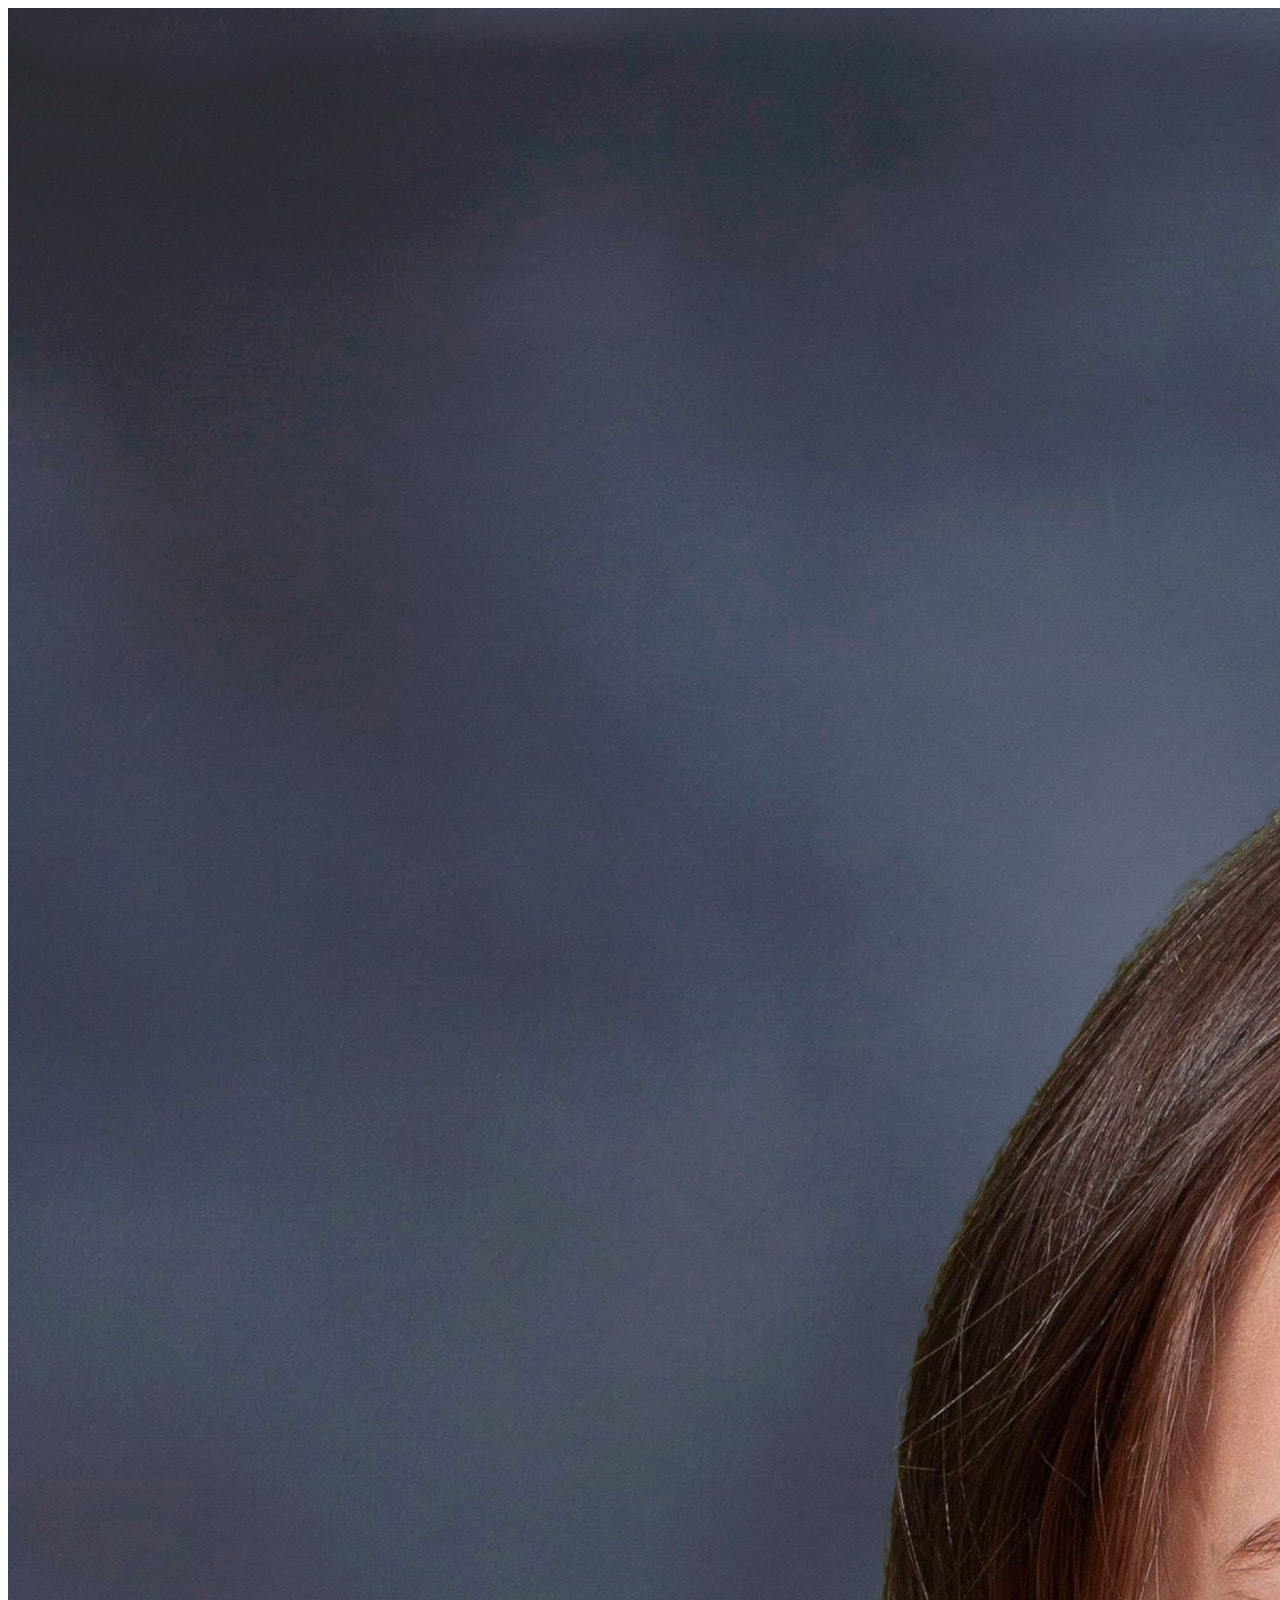
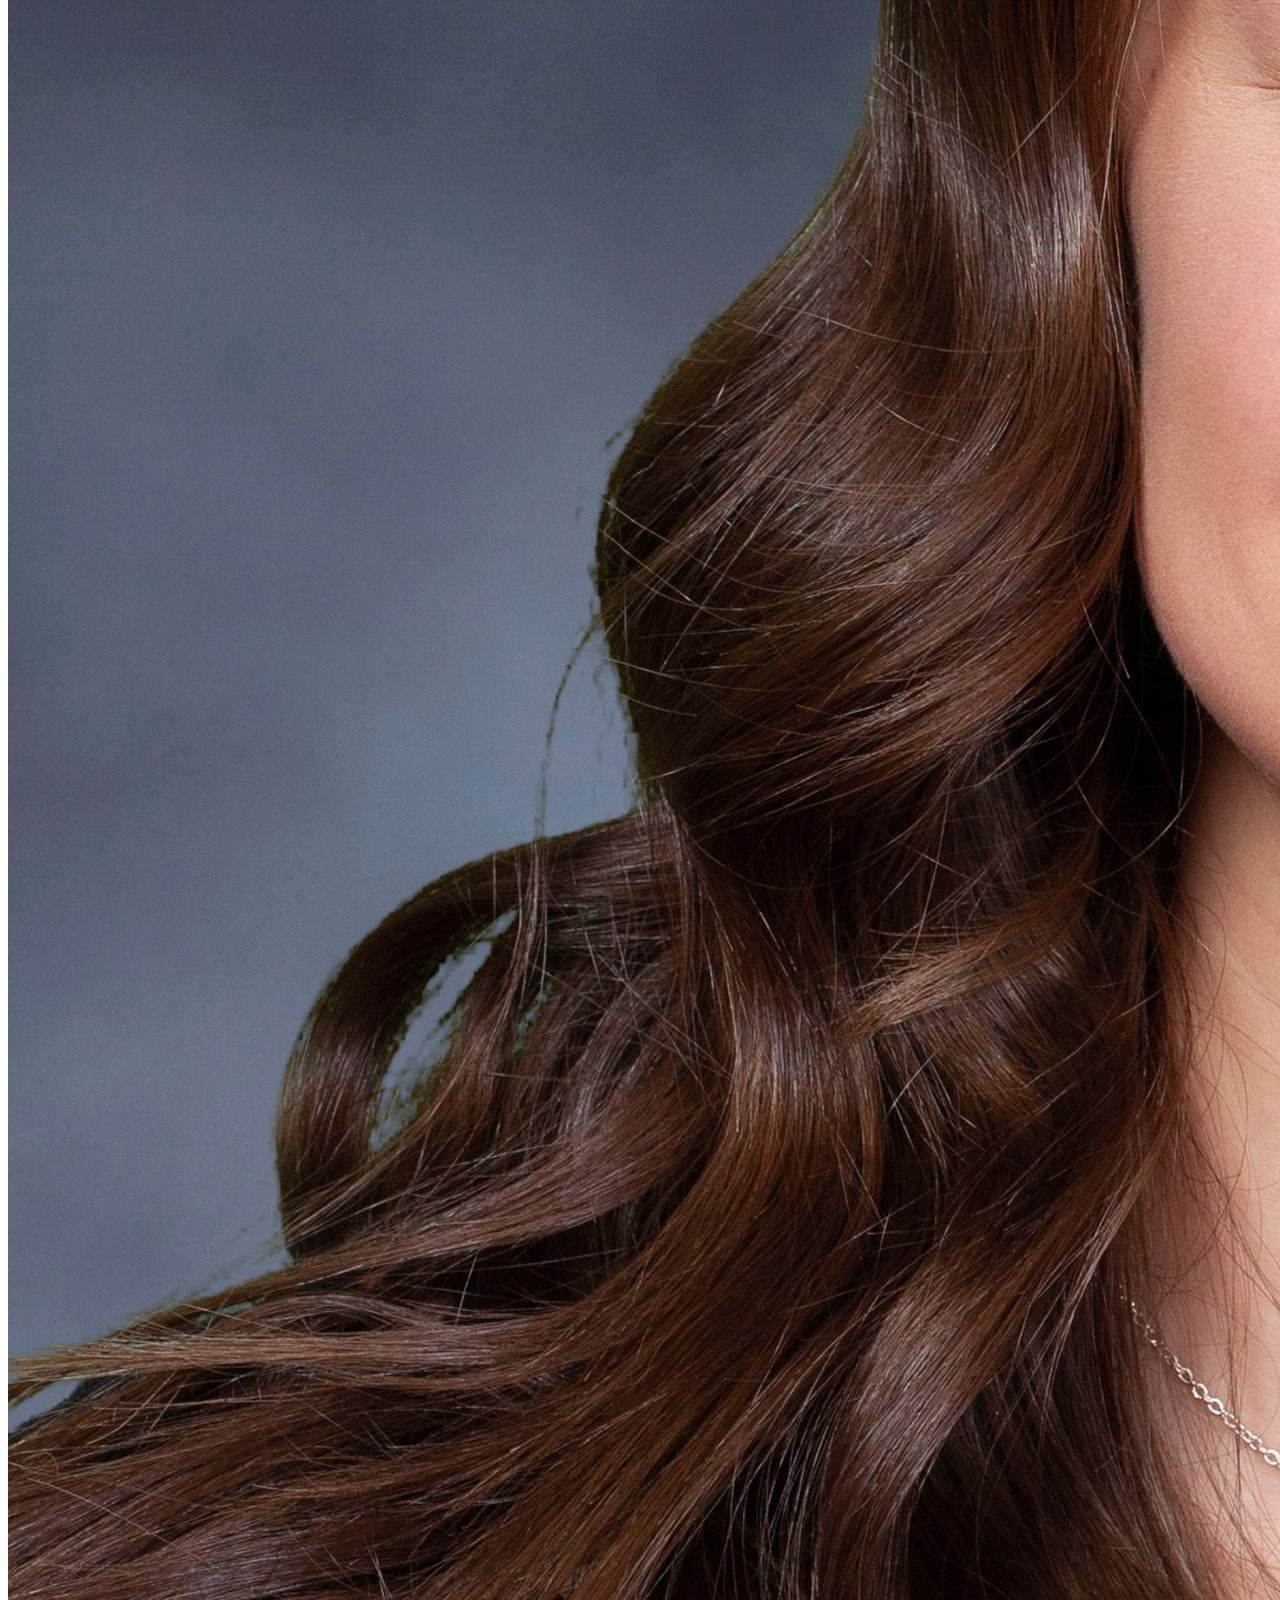
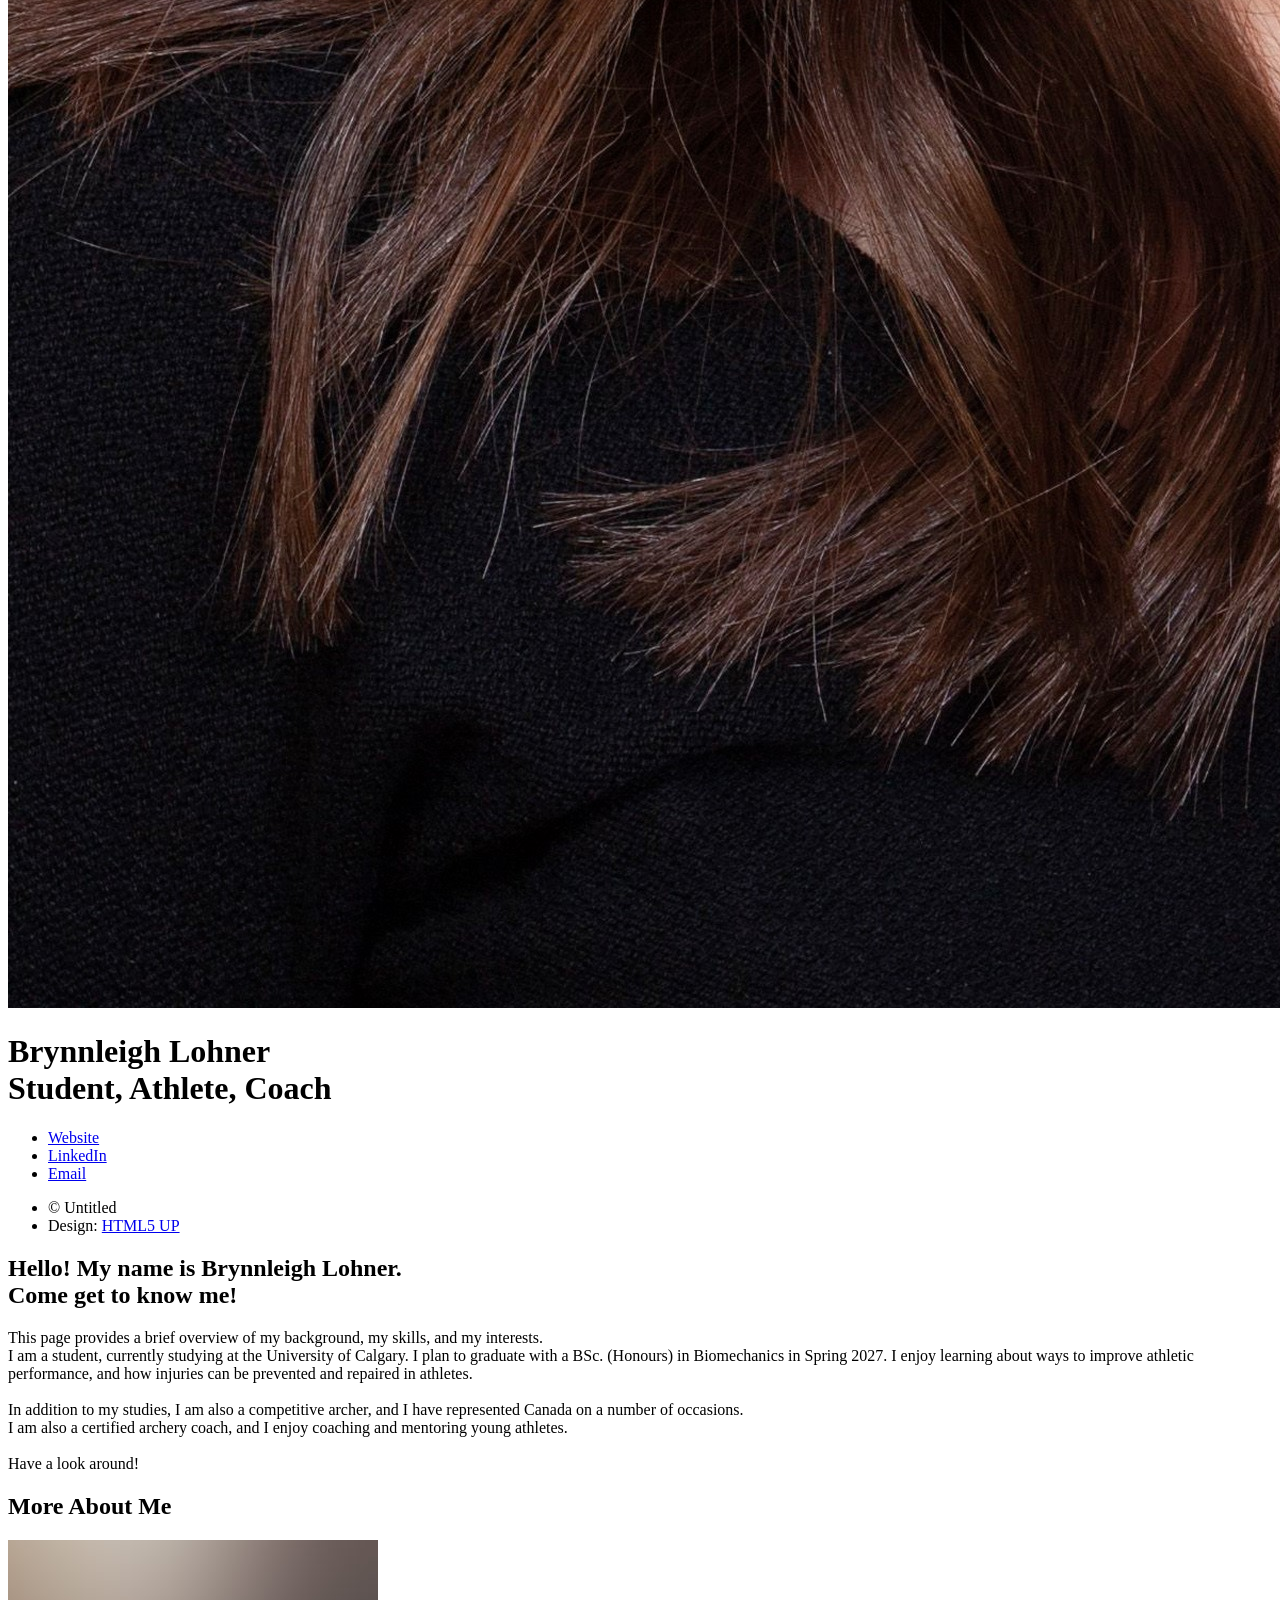
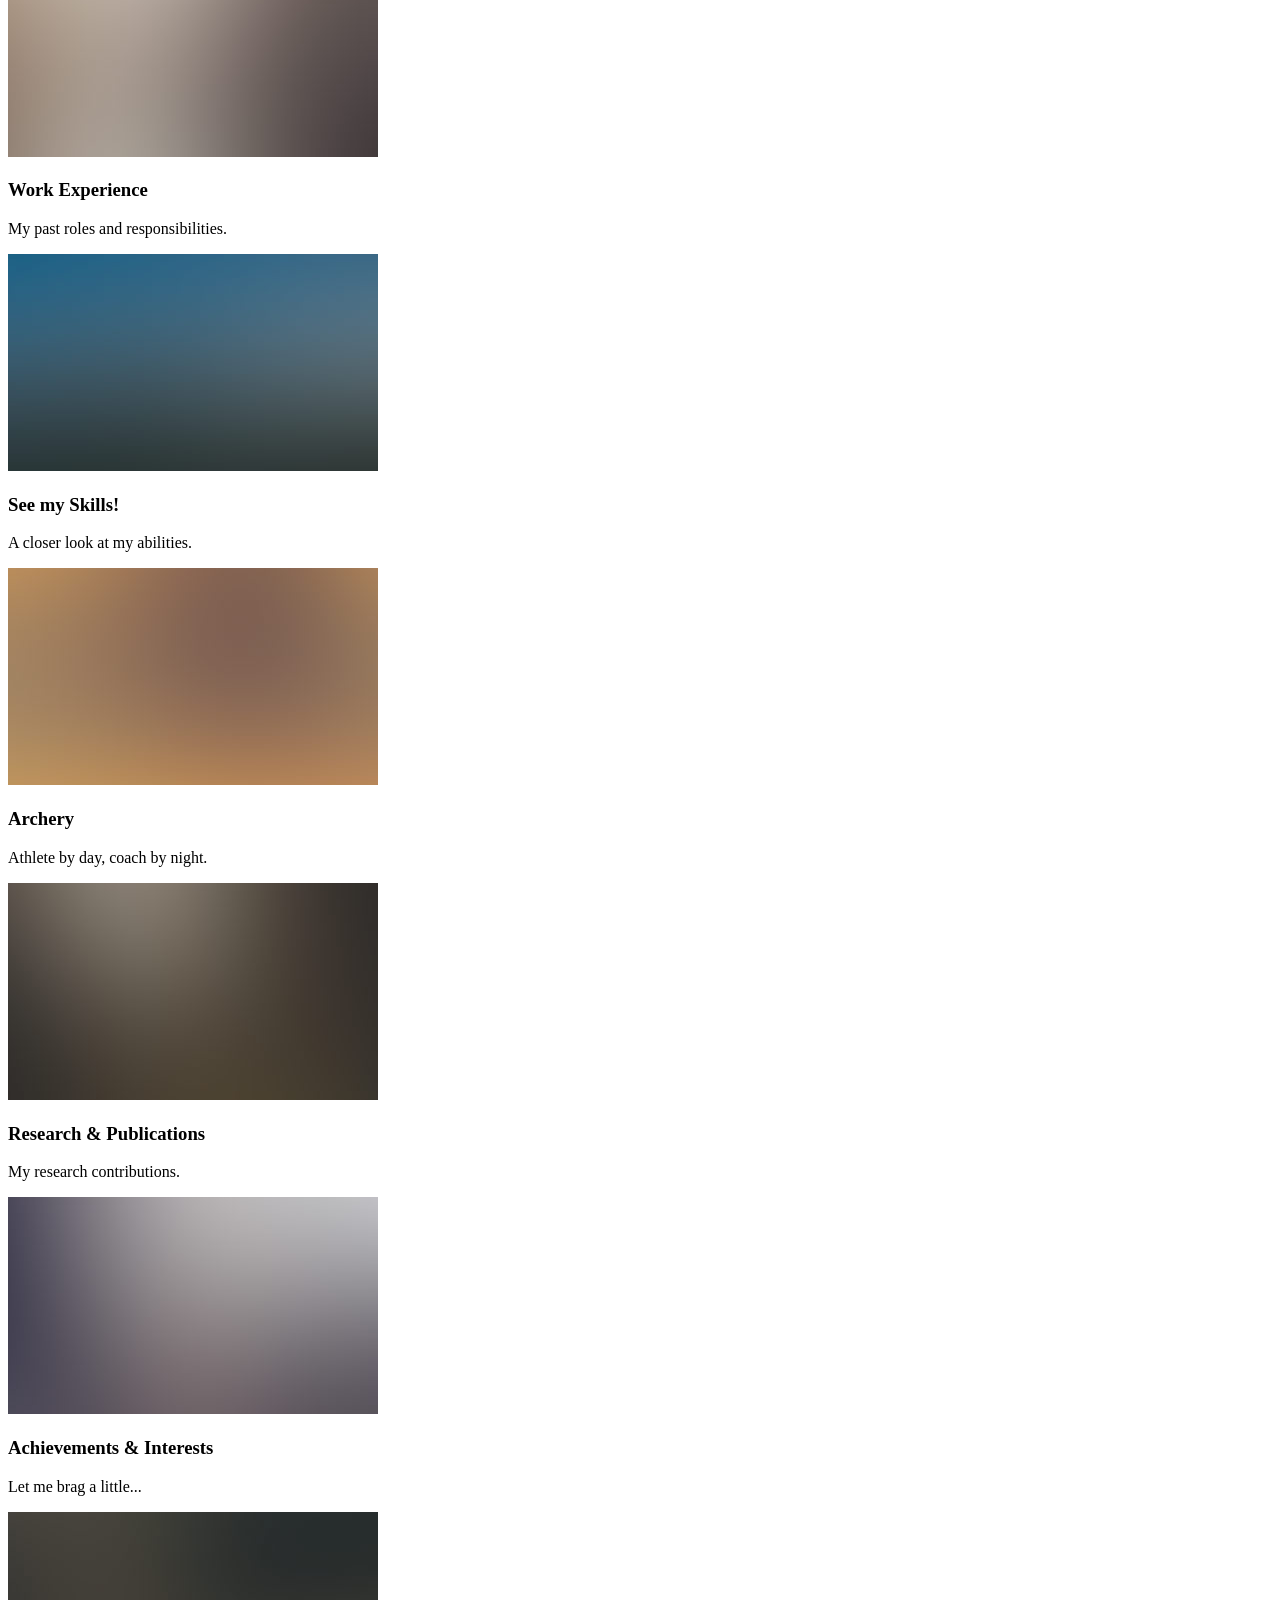
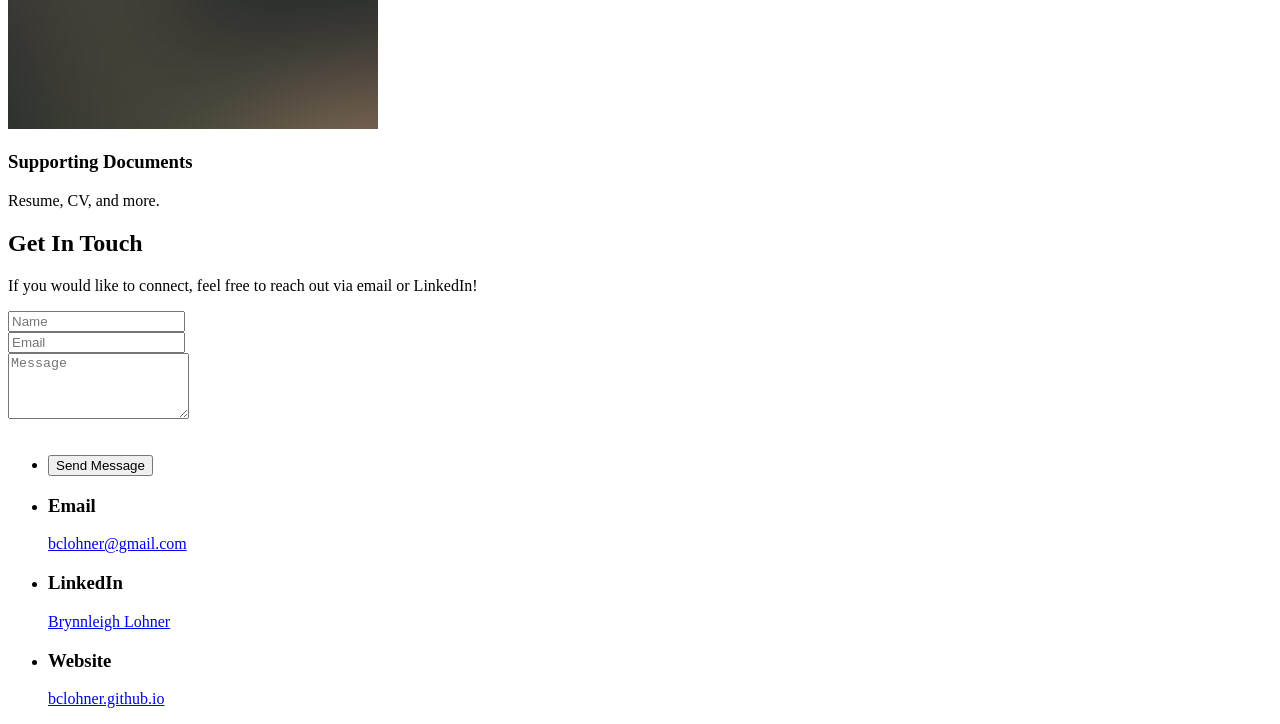
==== index.html @ d07b4917 "Sorted achievements" ====
<!DOCTYPE HTML>
<!--
	Strata by HTML5 UP
	html5up.net | @ajlkn
	Free for personal and commercial use under the CCA 3.0 license (html5up.net/license)
-->
<html>

<head>
	<title>Brynnleigh Lohner</title>
	<meta charset="utf-8" />
	<meta name="viewport" content="width=device-width, initial-scale=1, user-scalable=no" />
	<link rel="stylesheet" href="assets/css/main.css" />
</head>

<body class="is-preload">

	<!-- Header -->
	<header id="header">
		<div class="inner">
			<a href="#" class="image avatar"><img src="images/Headshot.jpg" alt="" /></a>
			<h1><strong>Brynnleigh Lohner</strong><br />
				Student, Athlete, Coach<br /></h1>


		</div>
	</header>

	<!-- Main -->
	<div id="main">

		<!-- One -->
		<section id="one">
			<header class="major">
				<h2>Hello! My name is Brynnleigh Lohner.<br />
					Come get to know me!</h2>
			</header>
			<p>This page provides a brief overview of my background, my skills, and my interests.<br>
				I am a student, currently studying at the University of Calgary. I plan to graduate with a BSc.
				(Honours) in
				Biomechanics in Spring 2027. I enjoy learning about ways to improve athletic performance, and how
				injuries can be prevented
				and repaired in athletes.<br>
				<br>
				In addition to my studies, I am also a competitive archer, and I have represented Canada on a number of
				occasions.
				<br>
				I am also a certified archery coach, and I enjoy coaching and mentoring young athletes. <br>
				<br>
				Have a look around!
			</p>
		</section>

		<!-- Two -->
		<section id="two">
			<h2>More About Me</h2>
			<div class="row">
				<article class="col-4 col-12-xsmall work-item">
					<a href="experience.html" class="image fit thumb"><img src="images/thumbs/01.jpg"
							alt="Work Experience" /></a>
					<h3>Work Experience</h3>
					<p>My past roles and responsibilities.</p>
				</article>
				<article class="col-4 col-12-xsmall work-item">
					<a href="skills.html" class="image fit thumb"><img src="images/thumbs/05.jpg"
							alt="See my Skills!" /></a>
					<h3>See my Skills!</h3>
					<p>A closer look at my abilities.</p>
				</article>
				<article class="col-4 col-12-xsmall work-item">
					<a href="archery.html" class="image fit thumb"><img src="images/thumbs/04.jpg" alt="Archery" /></a>
					<h3>Archery</h3>
					<p>Athlete by day, coach by night.</p>
				</article>
				<article class="col-4 col-12-xsmall work-item">
					<a href="research.html" class="image fit thumb"><img src="images/thumbs/02.jpg"
							alt="Research & Publications" /></a>
					<h3>Research & Publications</h3>
					<p>My research contributions.</p>
				</article>
				<article class="col-4 col-12-xsmall work-item">
					<a href="achievements.html" class="image fit thumb"><img src="images/thumbs/03.jpg"
							alt="Achievements" /></a>
					<h3>Achievements & Interests</h3>
					<p>Let me brag a little...</p>
				</article>
				<article class="col-4 col-12-xsmall work-item">
					<a href="documents.html" class="image fit thumb"><img src="images/thumbs/06.jpg"
							alt="Supporting Documents" /></a>
					<h3>Supporting Documents</h3>
					<p>Resume, CV, and more.</p>
				</article>
			</div>
		</section>

		<!-- Three -->
		<section id="three">
			<h2>Get In Touch</h2>
			<p>If you would like to connect, feel free to reach out via email or LinkedIn!</p>
			<div class="row">
				<div class="col-8 col-12-small">
					<form method="post" action="mailto:bclohner@gmail.com" enctype="text/plain">
						<div class="row gtr-uniform gtr-50">
							<div class="col-6 col-12-xsmall"><input type="text" name="name" id="name"
									placeholder="Name" /></div>
							<div class="col-6 col-12-xsmall"><input type="email" name="email" id="email"
									placeholder="Email" /></div>
							<div class="col-12"><textarea name="message" id="message" placeholder="Message"
									rows="4"></textarea></div>
						</div>
						<ul class="actions" style="margin-top: 2em;">
							<li><input type="submit" value="Send Message" /></li>
						</ul>
					</form>
				</div>
				<div class="col-4 col-12-small">
					<ul class="labeled-icons">
						<li>
							<h3 class="icon solid fa-envelope"><span class="label">Email</span></h3>
							<a href="mailto:bclohner@gmail.com">bclohner@gmail.com</a>
						</li>
						<li>
							<h3 class="icon brands fa-linkedin"><span class="label">LinkedIn</span></h3>
							<a href="https://www.linkedin.com/in/brynnleigh-lohner-a59568325/"
								target="_blank">Brynnleigh Lohner</a>
						</li>
						<li>
							<h3 class="icon solid fa-globe"><span class="label">Website</span></h3>
							<a href="https://bclohner.github.io">bclohner.github.io</a>
						</li>
					</ul>
				</div>
			</div>
		</section>

		<!-- Four -->
		<!--
					<section id="four">
						<h2>Elements</h2>

						<section>
							<h4>Text</h4>
							<p>This is <b>bold</b> and this is <strong>strong</strong>. This is <i>italic</i> and this is <em>emphasized</em>.
							This is <sup>superscript</sup> text and this is <sub>subscript</sub> text.
							This is <u>underlined</u> and this is code: <code>for (;;) { ... }</code>. Finally, <a href="#">this is a link</a>.</p>
							<hr />
							<header>
								<h4>Heading with a Subtitle</h4>
								<p>Lorem ipsum dolor sit amet nullam id egestas urna aliquam</p>
							</header>
							<p>Nunc lacinia ante nunc ac lobortis. Interdum adipiscing gravida odio porttitor sem non mi integer non faucibus ornare mi ut ante amet placerat aliquet. Volutpat eu sed ante lacinia sapien lorem accumsan varius montes viverra nibh in adipiscing blandit tempus accumsan.</p>
							<header>
								<h5>Heading with a Subtitle</h5>
								<p>Lorem ipsum dolor sit amet nullam id egestas urna aliquam</p>
							</header>
							<p>Nunc lacinia ante nunc ac lobortis. Interdum adipiscing gravida odio porttitor sem non mi integer non faucibus ornare mi ut ante amet placerat aliquet. Volutpat eu sed ante lacinia sapien lorem accumsan varius montes viverra nibh in adipiscing blandit tempus accumsan.</p>
							<hr />
							<h2>Heading Level 2</h2>
							<h3>Heading Level 3</h3>
							<h4>Heading Level 4</h4>
							<h5>Heading Level 5</h5>
							<h6>Heading Level 6</h6>
							<hr />
							<h5>Blockquote</h5>
							<blockquote>Fringilla nisl. Donec accumsan interdum nisi, quis tincidunt felis sagittis eget tempus euismod. Vestibulum ante ipsum primis in faucibus vestibulum. Blandit adipiscing eu felis iaculis volutpat ac adipiscing accumsan faucibus. Vestibulum ante ipsum primis in faucibus lorem ipsum dolor sit amet nullam adipiscing eu felis.</blockquote>
							<h5>Preformatted</h5>
							<pre><code>i = 0;

while (!deck.isInOrder()) {
print 'Iteration ' + i;
deck.shuffle();
i++;
}

print 'It took ' + i + ' iterations to sort the deck.';</code></pre>
						</section>

						<section>
							<h4>Lists</h4>
							<div class="row">
								<div class="col-6 col-12-xsmall">
									<h5>Unordered</h5>
									<ul>
										<li>Dolor pulvinar etiam magna etiam.</li>
										<li>Sagittis adipiscing lorem eleifend.</li>
										<li>Felis enim feugiat dolore viverra.</li>
									</ul>
									<h5>Alternate</h5>
									<ul class="alt">
										<li>Dolor pulvinar etiam magna etiam.</li>
										<li>Sagittis adipiscing lorem eleifend.</li>
										<li>Felis enim feugiat dolore viverra.</li>
									</ul>
								</div>
								<div class="col-6 col-12-xsmall">
									<h5>Ordered</h5>
									<ol>
										<li>Dolor pulvinar etiam magna etiam.</li>
										<li>Etiam vel felis at lorem sed viverra.</li>
										<li>Felis enim feugiat dolore viverra.</li>
										<li>Dolor pulvinar etiam magna etiam.</li>
										<li>Etiam vel felis at lorem sed viverra.</li>
										<li>Felis enim feugiat dolore viverra.</li>
									</ol>
									<h5>Icons</h5>
									<ul class="icons">
										<li><a href="#" class="icon brands fa-twitter"><span class="label">Twitter</span></a></li>
										<li><a href="#" class="icon brands fa-facebook-f"><span class="label">Facebook</span></a></li>
										<li><a href="#" class="icon brands fa-instagram"><span class="label">Instagram</span></a></li>
										<li><a href="#" class="icon brands fa-github"><span class="label">Github</span></a></li>
										<li><a href="#" class="icon brands fa-dribbble"><span class="label">Dribbble</span></a></li>
										<li><a href="#" class="icon brands fa-tumblr"><span class="label">Tumblr</span></a></li>
									</ul>
								</div>
							</div>
							<h5>Actions</h5>
							<ul class="actions">
								<li><a href="#" class="button primary">Default</a></li>
								<li><a href="#" class="button">Default</a></li>
							</ul>
							<ul class="actions small">
								<li><a href="#" class="button primary small">Small</a></li>
								<li><a href="#" class="button small">Small</a></li>
							</ul>
							<div class="row">
								<div class="col-6 col-12-small">
									<ul class="actions stacked">
										<li><a href="#" class="button primary">Default</a></li>
										<li><a href="#" class="button">Default</a></li>
									</ul>
								</div>
								<div class="col-6 col-12-small">
									<ul class="actions stacked">
										<li><a href="#" class="button primary small">Small</a></li>
										<li><a href="#" class="button small">Small</a></li>
									</ul>
								</div>
								<div class="col-6 col-12-small">
									<ul class="actions stacked">
										<li><a href="#" class="button primary fit">Default</a></li>
										<li><a href="#" class="button fit">Default</a></li>
									</ul>
								</div>
								<div class="col-6 col-12-small">
									<ul class="actions stacked">
										<li><a href="#" class="button primary small fit">Small</a></li>
										<li><a href="#" class="button small fit">Small</a></li>
									</ul>
								</div>
							</div>
						</section>

						<section>
							<h4>Table</h4>
							<h5>Default</h5>
							<div class="table-wrapper">
								<table>
									<thead>
										<tr>
											<th>Name</th>
											<th>Description</th>
											<th>Price</th>
										</tr>
									</thead>
									<tbody>
										<tr>
											<td>Item One</td>
											<td>Ante turpis integer aliquet porttitor.</td>
											<td>29.99</td>
										</tr>
										<tr>
											<td>Item Two</td>
											<td>Vis ac commodo adipiscing arcu aliquet.</td>
											<td>19.99</td>
										</tr>
										<tr>
											<td>Item Three</td>
											<td> Morbi faucibus arcu accumsan lorem.</td>
											<td>29.99</td>
										</tr>
										<tr>
											<td>Item Four</td>
											<td>Vitae integer tempus condimentum.</td>
											<td>19.99</td>
										</tr>
										<tr>
											<td>Item Five</td>
											<td>Ante turpis integer aliquet porttitor.</td>
											<td>29.99</td>
										</tr>
									</tbody>
									<tfoot>
										<tr>
											<td colspan="2"></td>
											<td>100.00</td>
										</tr>
									</tfoot>
								</table>
							</div>

							<h5>Alternate</h5>
							<div class="table-wrapper">
								<table class="alt">
									<thead>
										<tr>
											<th>Name</th>
											<th>Description</th>
											<th>Price</th>
										</tr>
									</thead>
									<tbody>
										<tr>
											<td>Item One</td>
											<td>Ante turpis integer aliquet porttitor.</td>
											<td>29.99</td>
										</tr>
										<tr>
											<td>Item Two</td>
											<td>Vis ac commodo adipiscing arcu aliquet.</td>
											<td>19.99</td>
										</tr>
										<tr>
											<td>Item Three</td>
											<td> Morbi faucibus arcu accumsan lorem.</td>
											<td>29.99</td>
										</tr>
										<tr>
											<td>Item Four</td>
											<td>Vitae integer tempus condimentum.</td>
											<td>19.99</td>
										</tr>
										<tr>
											<td>Item Five</td>
											<td>Ante turpis integer aliquet porttitor.</td>
											<td>29.99</td>
										</tr>
									</tbody>
									<tfoot>
										<tr>
											<td colspan="2"></td>
											<td>100.00</td>
										</tr>
									</tfoot>
								</table>
							</div>
						</section>

						<section>
							<h4>Buttons</h4>
							<ul class="actions">
								<li><a href="#" class="button primary">Primary</a></li>
								<li><a href="#" class="button">Default</a></li>
							</ul>
							<ul class="actions">
								<li><a href="#" class="button large">Large</a></li>
								<li><a href="#" class="button">Default</a></li>
								<li><a href="#" class="button small">Small</a></li>
							</ul>
							<ul class="actions fit">
								<li><a href="#" class="button primary fit">Fit</a></li>
								<li><a href="#" class="button fit">Fit</a></li>
							</ul>
							<ul class="actions fit small">
								<li><a href="#" class="button primary fit small">Fit + Small</a></li>
								<li><a href="#" class="button fit small">Fit + Small</a></li>
							</ul>
							<ul class="actions">
								<li><a href="#" class="button primary icon solid fa-download">Icon</a></li>
								<li><a href="#" class="button icon solid fa-download">Icon</a></li>
							</ul>
							<ul class="actions">
								<li><span class="button primary disabled">Primary</span></li>
								<li><span class="button disabled">Default</span></li>
							</ul>
						</section>

						<section>
							<h4>Form</h4>
							<form method="post" action="#">
								<div class="row gtr-uniform gtr-50">
									<div class="col-6 col-12-xsmall">
										<input type="text" name="demo-name" id="demo-name" value="" placeholder="Name" />
									</div>
									<div class="col-6 col-12-xsmall">
										<input type="email" name="demo-email" id="demo-email" value="" placeholder="Email" />
									</div>
									<div class="col-12">
										<select name="demo-category" id="demo-category">
											<option value="">- Category -</option>
											<option value="1">Manufacturing</option>
											<option value="1">Shipping</option>
											<option value="1">Administration</option>
											<option value="1">Human Resources</option>
										</select>
									</div>
									<div class="col-4 col-12-small">
										<input type="radio" id="demo-priority-low" name="demo-priority" checked>
										<label for="demo-priority-low">Low Priority</label>
									</div>
									<div class="col-4 col-12-small">
										<input type="radio" id="demo-priority-normal" name="demo-priority">
										<label for="demo-priority-normal">Normal Priority</label>
									</div>
									<div class="col-4 col-12-small">
										<input type="radio" id="demo-priority-high" name="demo-priority">
										<label for="demo-priority-high">High Priority</label>
									</div>
									<div class="col-6 col-12-small">
										<input type="checkbox" id="demo-copy" name="demo-copy">
										<label for="demo-copy">Email me a copy of this message</label>
									</div>
									<div class="col-6 col-12-small">
										<input type="checkbox" id="demo-human" name="demo-human" checked>
										<label for="demo-human">I am a human and not a robot</label>
									</div>
									<div class="col-12">
										<textarea name="demo-message" id="demo-message" placeholder="Enter your message" rows="6"></textarea>
									</div>
									<div class="col-12">
										<ul class="actions">
											<li><input type="submit" value="Send Message" class="primary" /></li>
											<li><input type="reset" value="Reset" /></li>
										</ul>
									</div>
								</div>
							</form>
						</section>

						<section>
							<h4>Image</h4>
							<h5>Fit</h5>
							<div class="box alt">
								<div class="row gtr-50 gtr-uniform">
									<div class="col-12"><span class="image fit"><img src="images/fulls/05.jpg" alt="" /></span></div>
									<div class="col-4"><span class="image fit"><img src="images/thumbs/01.jpg" alt="" /></span></div>
									<div class="col-4"><span class="image fit"><img src="images/thumbs/02.jpg" alt="" /></span></div>
									<div class="col-4"><span class="image fit"><img src="images/thumbs/03.jpg" alt="" /></span></div>
									<div class="col-4"><span class="image fit"><img src="images/thumbs/04.jpg" alt="" /></span></div>
									<div class="col-4"><span class="image fit"><img src="images/thumbs/05.jpg" alt="" /></span></div>
									<div class="col-4"><span class="image fit"><img src="images/thumbs/06.jpg" alt="" /></span></div>
									<div class="col-4"><span class="image fit"><img src="images/thumbs/03.jpg" alt="" /></span></div>
									<div class="col-4"><span class="image fit"><img src="images/thumbs/02.jpg" alt="" /></span></div>
									<div class="col-4"><span class="image fit"><img src="images/thumbs/01.jpg" alt="" /></span></div>
								</div>
							</div>
							<h5>Left &amp; Right</h5>
							<p><span class="image left"><img src="images/avatar.jpg" alt="" /></span>Fringilla nisl. Donec accumsan interdum nisi, quis tincidunt felis sagittis eget. tempus euismod. Vestibulum ante ipsum primis in faucibus vestibulum. Blandit adipiscing eu felis iaculis volutpat ac adipiscing accumsan eu faucibus. Integer ac pellentesque praesent tincidunt felis sagittis eget. tempus euismod. Vestibulum ante ipsum primis in faucibus vestibulum. Blandit adipiscing eu felis iaculis volutpat ac adipiscing accumsan eu faucibus. Integer ac pellentesque praesent. Donec accumsan interdum nisi, quis tincidunt felis sagittis eget. tempus euismod. Vestibulum ante ipsum primis in faucibus vestibulum. Blandit adipiscing eu felis iaculis volutpat ac adipiscing accumsan eu faucibus. Integer ac pellentesque praesent tincidunt felis sagittis eget. tempus euismod. Vestibulum ante ipsum primis in faucibus vestibulum. Blandit adipiscing eu felis iaculis volutpat ac adipiscing accumsan eu faucibus. Integer ac pellentesque praesent.</p>
							<p><span class="image right"><img src="images/avatar.jpg" alt="" /></span>Fringilla nisl. Donec accumsan interdum nisi, quis tincidunt felis sagittis eget. tempus euismod. Vestibulum ante ipsum primis in faucibus vestibulum. Blandit adipiscing eu felis iaculis volutpat ac adipiscing accumsan eu faucibus. Integer ac pellentesque praesent tincidunt felis sagittis eget. tempus euismod. Vestibulum ante ipsum primis in faucibus vestibulum. Blandit adipiscing eu felis iaculis volutpat ac adipiscing accumsan eu faucibus. Integer ac pellentesque praesent. Donec accumsan interdum nisi, quis tincidunt felis sagittis eget. tempus euismod. Vestibulum ante ipsum primis in faucibus vestibulum. Blandit adipiscing eu felis iaculis volutpat ac adipiscing accumsan eu faucibus. Integer ac pellentesque praesent tincidunt felis sagittis eget. tempus euismod. Vestibulum ante ipsum primis in faucibus vestibulum. Blandit adipiscing eu felis iaculis volutpat ac adipiscing accumsan eu faucibus. Integer ac pellentesque praesent.</p>
						</section>

					</section>
				-->

	</div>

	<!-- Footer -->
	<footer id="footer">
		<div class="inner">
			<ul class="icons">
				<li><a href="https://bclohner.github.io" class="icon solid fa-globe"><span
							class="label">Website</span></a></li>
				<li><a href="https://www.linkedin.com/in/brynnleigh-lohner-a59568325/"
						class="icon brands fa-linkedin"><span class="label">LinkedIn</span></a></li>
				<li><a href="mailto:bclohner@gmail.com" class="icon solid fa-envelope"><span
							class="label">Email</span></a></li>
			</ul>
			<ul class="copyright">
				<li>&copy; Untitled</li>
				<li>Design: <a href="http://html5up.net">HTML5 UP</a></li>
			</ul>
		</div>
	</footer>

	<!-- Scripts -->
	<script src="assets/js/jquery.min.js"></script>
	<script src="assets/js/jquery.poptrox.min.js"></script>
	<script src="assets/js/browser.min.js"></script>
	<script src="assets/js/breakpoints.min.js"></script>
	<script src="assets/js/util.js"></script>
	<script src="assets/js/main.js"></script>

</body>

</html>
---- assets/css/main.css ----
@import url("fontawesome-all.min.css");
@import url("https://fonts.googleapis.com/css?family=Source+Sans+Pro:400,400italic");

/*
	Strata by HTML5 UP
	html5up.net | @ajlkn
	Free for personal and commercial use under the CCA 3.0 license (html5up.net/license)
*/

html, body, div, span, applet, object,
iframe, h1, h2, h3, h4, h5, h6, p, blockquote,
pre, a, abbr, acronym, address, big, cite,
code, del, dfn, em, img, ins, kbd, q, s, samp,
small, strike, strong, sub, sup, tt, var, b,
u, i, center, dl, dt, dd, ol, ul, li, fieldset,
form, label, legend, table, caption, tbody,
tfoot, thead, tr, th, td, article, aside,
canvas, details, embed, figure, figcaption,
footer, header, hgroup, menu, nav, output, ruby,
section, summary, time, mark, audio, video {
	margin: 0;
	padding: 0;
	border: 0;
	font-size: 100%;
	font: inherit;
	vertical-align: baseline;}

article, aside, details, figcaption, figure,
footer, header, hgroup, menu, nav, section {
	display: block;}

body {
	line-height: 1;
}

ol, ul {
	list-style: none;
}

blockquote, q {
	quotes: none;
}

	blockquote:before, blockquote:after, q:before, q:after {
		content: '';
		content: none;
	}

table {
	border-collapse: collapse;
	border-spacing: 0;
}

body {
	-webkit-text-size-adjust: none;
}

mark {
	background-color: transparent;
	color: inherit;
}

input::-moz-focus-inner {
	border: 0;
	padding: 0;
}

input, select, textarea {
	-moz-appearance: none;
	-webkit-appearance: none;
	-ms-appearance: none;
	appearance: none;
}

/* Basic */

	html {
		box-sizing: border-box;
	}

	*, *:before, *:after {
		box-sizing: inherit;
	}

	body {
		background: #fff;
	}

		body.is-preload *, body.is-preload *:before, body.is-preload *:after {
			-moz-animation: none !important;
			-webkit-animation: none !important;
			-ms-animation: none !important;
			animation: none !important;
			-moz-transition: none !important;
			-webkit-transition: none !important;
			-ms-transition: none !important;
			transition: none !important;
		}

	body, input, select, textarea {
		color: #a2a2a2;
		font-family: "Source Sans Pro", Helvetica, sans-serif;
		font-size: 16pt;
		font-weight: 400;
		line-height: 1.75em;
	}

	a {
		-moz-transition: color 0.2s ease-in-out, border-color 0.2s ease-in-out;
		-webkit-transition: color 0.2s ease-in-out, border-color 0.2s ease-in-out;
		-ms-transition: color 0.2s ease-in-out, border-color 0.2s ease-in-out;
		transition: color 0.2s ease-in-out, border-color 0.2s ease-in-out;
		border-bottom: dotted 1px;
		color: #49bf9d;
		text-decoration: none;
	}

		a:hover {
			border-bottom-color: transparent;
			color: #49bf9d !important;
			text-decoration: none;
		}

	strong, b {
		color: #787878;
		font-weight: 400;
	}

	em, i {
		font-style: italic;
	}

	p {
		margin: 0 0 2em 0;
	}

	h1, h2, h3, h4, h5, h6 {
		color: #787878;
		font-weight: 400;
		line-height: 1em;
		margin: 0 0 1em 0;
	}

		h1 a, h2 a, h3 a, h4 a, h5 a, h6 a {
			color: inherit;
			text-decoration: none;
		}

	h1 {
		font-size: 2em;
		line-height: 1.5em;
	}

	h2 {
		font-size: 1.5em;
		line-height: 1.5em;
	}

	h3 {
		font-size: 1.25em;
		line-height: 1.5em;
	}

	h4 {
		font-size: 1.1em;
		line-height: 1.5em;
	}

	h5 {
		font-size: 0.9em;
		line-height: 1.5em;
	}

	h6 {
		font-size: 0.7em;
		line-height: 1.5em;
	}

	sub {
		font-size: 0.8em;
		position: relative;
		top: 0.5em;
	}

	sup {
		font-size: 0.8em;
		position: relative;
		top: -0.5em;
	}

	hr {
		border: 0;
		border-bottom: solid 2px #efefef;
		margin: 2em 0;
	}

		hr.major {
			margin: 3em 0;
		}

	blockquote {
		border-left: solid 6px #efefef;
		font-style: italic;
		margin: 0 0 2em 0;
		padding: 0.5em 0 0.5em 1.5em;
	}

	code {
		background: #f7f7f7;
		border-radius: 0.35em;
		border: solid 2px #efefef;
		font-family: "Courier New", monospace;
		font-size: 0.9em;
		margin: 0 0.25em;
		padding: 0.25em 0.65em;
	}

	pre {
		-webkit-overflow-scrolling: touch;
		font-family: "Courier New", monospace;
		font-size: 0.9em;
		margin: 0 0 2em 0;
	}

		pre code {
			display: block;
			line-height: 1.75em;
			padding: 1em 1.5em;
			overflow-x: auto;
		}

	.align-left {
		text-align: left;
	}

	.align-center {
		text-align: center;
	}

	.align-right {
		text-align: right;
	}

/* Container */

	.container {
		margin: 0 auto;
		max-width: calc(100% - 4em);
		width: 100%;
	}

		.container.xsmall {
			width: 25%;
		}

		.container.small {
			width: 50%;
		}

		.container.medium {
			width: 75%;
		}

		.container.large {
			width: 125%;
		}

		.container.xlarge {
			width: 150%;
		}

		.container.max {
			width: 100%;
		}

		@media screen and (max-width: 980px) {

			.container {
				width: 100% !important;
				max-width: 100% !important;
			}

		}

		@media screen and (max-width: 480px) {

			.container {
				max-width: calc(100% - 3em);
			}

		}

/* Row */

	.row {
		display: flex;
		flex-wrap: wrap;
		box-sizing: border-box;
		align-items: stretch;
	}

		.row > * {
			box-sizing: border-box;
		}

		.row.gtr-uniform > * > :last-child {
			margin-bottom: 0;
		}

		.row.aln-left {
			justify-content: flex-start;
		}

		.row.aln-center {
			justify-content: center;
		}

		.row.aln-right {
			justify-content: flex-end;
		}

		.row.aln-top {
			align-items: flex-start;
		}

		.row.aln-middle {
			align-items: center;
		}

		.row.aln-bottom {
			align-items: flex-end;
		}

		.row > .imp {
			order: -1;
		}

		.row > .col-1 {
			width: 8.33333%;
		}

		.row > .off-1 {
			margin-left: 8.33333%;
		}

		.row > .col-2 {
			width: 16.66667%;
		}

		.row > .off-2 {
			margin-left: 16.66667%;
		}

		.row > .col-3 {
			width: 25%;
		}

		.row > .off-3 {
			margin-left: 25%;
		}

		.row > .col-4 {
			width: 33.33333%;
		}

		.row > .off-4 {
			margin-left: 33.33333%;
		}

		.row > .col-5 {
			width: 41.66667%;
		}

		.row > .off-5 {
			margin-left: 41.66667%;
		}

		.row > .col-6 {
			width: 50%;
		}

		.row > .off-6 {
			margin-left: 50%;
		}

		.row > .col-7 {
			width: 58.33333%;
		}

		.row > .off-7 {
			margin-left: 58.33333%;
		}

		.row > .col-8 {
			width: 66.66667%;
		}

		.row > .off-8 {
			margin-left: 66.66667%;
		}

		.row > .col-9 {
			width: 75%;
		}

		.row > .off-9 {
			margin-left: 75%;
		}

		.row > .col-10 {
			width: 83.33333%;
		}

		.row > .off-10 {
			margin-left: 83.33333%;
		}

		.row > .col-11 {
			width: 91.66667%;
		}

		.row > .off-11 {
			margin-left: 91.66667%;
		}

		.row > .col-12 {
			width: 100%;
		}

		.row > .off-12 {
			margin-left: 100%;
		}

		.row.gtr-0 {
			margin-top: 0;
			margin-left: 0em;
		}

			.row.gtr-0 > * {
				padding: 0 0 0 0em;
			}

			.row.gtr-0.gtr-uniform {
				margin-top: 0em;
			}

				.row.gtr-0.gtr-uniform > * {
					padding-top: 0em;
				}

		.row.gtr-25 {
			margin-top: 0;
			margin-left: -0.625em;
		}

			.row.gtr-25 > * {
				padding: 0 0 0 0.625em;
			}

			.row.gtr-25.gtr-uniform {
				margin-top: -0.625em;
			}

				.row.gtr-25.gtr-uniform > * {
					padding-top: 0.625em;
				}

		.row.gtr-50 {
			margin-top: 0;
			margin-left: -1.25em;
		}

			.row.gtr-50 > * {
				padding: 0 0 0 1.25em;
			}

			.row.gtr-50.gtr-uniform {
				margin-top: -1.25em;
			}

				.row.gtr-50.gtr-uniform > * {
					padding-top: 1.25em;
				}

		.row {
			margin-top: 0;
			margin-left: -2.5em;
		}

			.row > * {
				padding: 0 0 0 2.5em;
			}

			.row.gtr-uniform {
				margin-top: -2.5em;
			}

				.row.gtr-uniform > * {
					padding-top: 2.5em;
				}

		.row.gtr-150 {
			margin-top: 0;
			margin-left: -3.75em;
		}

			.row.gtr-150 > * {
				padding: 0 0 0 3.75em;
			}

			.row.gtr-150.gtr-uniform {
				margin-top: -3.75em;
			}

				.row.gtr-150.gtr-uniform > * {
					padding-top: 3.75em;
				}

		.row.gtr-200 {
			margin-top: 0;
			margin-left: -5em;
		}

			.row.gtr-200 > * {
				padding: 0 0 0 5em;
			}

			.row.gtr-200.gtr-uniform {
				margin-top: -5em;
			}

				.row.gtr-200.gtr-uniform > * {
					padding-top: 5em;
				}

		@media screen and (max-width: 1800px) {

			.row {
				display: flex;
				flex-wrap: wrap;
				box-sizing: border-box;
				align-items: stretch;
			}

				.row > * {
					box-sizing: border-box;
				}

				.row.gtr-uniform > * > :last-child {
					margin-bottom: 0;
				}

				.row.aln-left {
					justify-content: flex-start;
				}

				.row.aln-center {
					justify-content: center;
				}

				.row.aln-right {
					justify-content: flex-end;
				}

				.row.aln-top {
					align-items: flex-start;
				}

				.row.aln-middle {
					align-items: center;
				}

				.row.aln-bottom {
					align-items: flex-end;
				}

				.row > .imp-xlarge {
					order: -1;
				}

				.row > .col-1-xlarge {
					width: 8.33333%;
				}

				.row > .off-1-xlarge {
					margin-left: 8.33333%;
				}

				.row > .col-2-xlarge {
					width: 16.66667%;
				}

				.row > .off-2-xlarge {
					margin-left: 16.66667%;
				}

				.row > .col-3-xlarge {
					width: 25%;
				}

				.row > .off-3-xlarge {
					margin-left: 25%;
				}

				.row > .col-4-xlarge {
					width: 33.33333%;
				}

				.row > .off-4-xlarge {
					margin-left: 33.33333%;
				}

				.row > .col-5-xlarge {
					width: 41.66667%;
				}

				.row > .off-5-xlarge {
					margin-left: 41.66667%;
				}

				.row > .col-6-xlarge {
					width: 50%;
				}

				.row > .off-6-xlarge {
					margin-left: 50%;
				}

				.row > .col-7-xlarge {
					width: 58.33333%;
				}

				.row > .off-7-xlarge {
					margin-left: 58.33333%;
				}

				.row > .col-8-xlarge {
					width: 66.66667%;
				}

				.row > .off-8-xlarge {
					margin-left: 66.66667%;
				}

				.row > .col-9-xlarge {
					width: 75%;
				}

				.row > .off-9-xlarge {
					margin-left: 75%;
				}

				.row > .col-10-xlarge {
					width: 83.33333%;
				}

				.row > .off-10-xlarge {
					margin-left: 83.33333%;
				}

				.row > .col-11-xlarge {
					width: 91.66667%;
				}

				.row > .off-11-xlarge {
					margin-left: 91.66667%;
				}

				.row > .col-12-xlarge {
					width: 100%;
				}

				.row > .off-12-xlarge {
					margin-left: 100%;
				}

				.row.gtr-0 {
					margin-top: 0;
					margin-left: 0em;
				}

					.row.gtr-0 > * {
						padding: 0 0 0 0em;
					}

					.row.gtr-0.gtr-uniform {
						margin-top: 0em;
					}

						.row.gtr-0.gtr-uniform > * {
							padding-top: 0em;
						}

				.row.gtr-25 {
					margin-top: 0;
					margin-left: -0.625em;
				}

					.row.gtr-25 > * {
						padding: 0 0 0 0.625em;
					}

					.row.gtr-25.gtr-uniform {
						margin-top: -0.625em;
					}

						.row.gtr-25.gtr-uniform > * {
							padding-top: 0.625em;
						}

				.row.gtr-50 {
					margin-top: 0;
					margin-left: -1.25em;
				}

					.row.gtr-50 > * {
						padding: 0 0 0 1.25em;
					}

					.row.gtr-50.gtr-uniform {
						margin-top: -1.25em;
					}

						.row.gtr-50.gtr-uniform > * {
							padding-top: 1.25em;
						}

				.row {
					margin-top: 0;
					margin-left: -2.5em;
				}

					.row > * {
						padding: 0 0 0 2.5em;
					}

					.row.gtr-uniform {
						margin-top: -2.5em;
					}

						.row.gtr-uniform > * {
							padding-top: 2.5em;
						}

				.row.gtr-150 {
					margin-top: 0;
					margin-left: -3.75em;
				}

					.row.gtr-150 > * {
						padding: 0 0 0 3.75em;
					}

					.row.gtr-150.gtr-uniform {
						margin-top: -3.75em;
					}

						.row.gtr-150.gtr-uniform > * {
							padding-top: 3.75em;
						}

				.row.gtr-200 {
					margin-top: 0;
					margin-left: -5em;
				}

					.row.gtr-200 > * {
						padding: 0 0 0 5em;
					}

					.row.gtr-200.gtr-uniform {
						margin-top: -5em;
					}

						.row.gtr-200.gtr-uniform > * {
							padding-top: 5em;
						}

		}

		@media screen and (max-width: 1280px) {

			.row {
				display: flex;
				flex-wrap: wrap;
				box-sizing: border-box;
				align-items: stretch;
			}

				.row > * {
					box-sizing: border-box;
				}

				.row.gtr-uniform > * > :last-child {
					margin-bottom: 0;
				}

				.row.aln-left {
					justify-content: flex-start;
				}

				.row.aln-center {
					justify-content: center;
				}

				.row.aln-right {
					justify-content: flex-end;
				}

				.row.aln-top {
					align-items: flex-start;
				}

				.row.aln-middle {
					align-items: center;
				}

				.row.aln-bottom {
					align-items: flex-end;
				}

				.row > .imp-large {
					order: -1;
				}

				.row > .col-1-large {
					width: 8.33333%;
				}

				.row > .off-1-large {
					margin-left: 8.33333%;
				}

				.row > .col-2-large {
					width: 16.66667%;
				}

				.row > .off-2-large {
					margin-left: 16.66667%;
				}

				.row > .col-3-large {
					width: 25%;
				}

				.row > .off-3-large {
					margin-left: 25%;
				}

				.row > .col-4-large {
					width: 33.33333%;
				}

				.row > .off-4-large {
					margin-left: 33.33333%;
				}

				.row > .col-5-large {
					width: 41.66667%;
				}

				.row > .off-5-large {
					margin-left: 41.66667%;
				}

				.row > .col-6-large {
					width: 50%;
				}

				.row > .off-6-large {
					margin-left: 50%;
				}

				.row > .col-7-large {
					width: 58.33333%;
				}

				.row > .off-7-large {
					margin-left: 58.33333%;
				}

				.row > .col-8-large {
					width: 66.66667%;
				}

				.row > .off-8-large {
					margin-left: 66.66667%;
				}

				.row > .col-9-large {
					width: 75%;
				}

				.row > .off-9-large {
					margin-left: 75%;
				}

				.row > .col-10-large {
					width: 83.33333%;
				}

				.row > .off-10-large {
					margin-left: 83.33333%;
				}

				.row > .col-11-large {
					width: 91.66667%;
				}

				.row > .off-11-large {
					margin-left: 91.66667%;
				}

				.row > .col-12-large {
					width: 100%;
				}

				.row > .off-12-large {
					margin-left: 100%;
				}

				.row.gtr-0 {
					margin-top: 0;
					margin-left: 0em;
				}

					.row.gtr-0 > * {
						padding: 0 0 0 0em;
					}

					.row.gtr-0.gtr-uniform {
						margin-top: 0em;
					}

						.row.gtr-0.gtr-uniform > * {
							padding-top: 0em;
						}

				.row.gtr-25 {
					margin-top: 0;
					margin-left: -0.5em;
				}

					.row.gtr-25 > * {
						padding: 0 0 0 0.5em;
					}

					.row.gtr-25.gtr-uniform {
						margin-top: -0.5em;
					}

						.row.gtr-25.gtr-uniform > * {
							padding-top: 0.5em;
						}

				.row.gtr-50 {
					margin-top: 0;
					margin-left: -1em;
				}

					.row.gtr-50 > * {
						padding: 0 0 0 1em;
					}

					.row.gtr-50.gtr-uniform {
						margin-top: -1em;
					}

						.row.gtr-50.gtr-uniform > * {
							padding-top: 1em;
						}

				.row {
					margin-top: 0;
					margin-left: -2em;
				}

					.row > * {
						padding: 0 0 0 2em;
					}

					.row.gtr-uniform {
						margin-top: -2em;
					}

						.row.gtr-uniform > * {
							padding-top: 2em;
						}

				.row.gtr-150 {
					margin-top: 0;
					margin-left: -3em;
				}

					.row.gtr-150 > * {
						padding: 0 0 0 3em;
					}

					.row.gtr-150.gtr-uniform {
						margin-top: -3em;
					}

						.row.gtr-150.gtr-uniform > * {
							padding-top: 3em;
						}

				.row.gtr-200 {
					margin-top: 0;
					margin-left: -4em;
				}

					.row.gtr-200 > * {
						padding: 0 0 0 4em;
					}

					.row.gtr-200.gtr-uniform {
						margin-top: -4em;
					}

						.row.gtr-200.gtr-uniform > * {
							padding-top: 4em;
						}

		}

		@media screen and (max-width: 980px) {

			.row {
				display: flex;
				flex-wrap: wrap;
				box-sizing: border-box;
				align-items: stretch;
			}

				.row > * {
					box-sizing: border-box;
				}

				.row.gtr-uniform > * > :last-child {
					margin-bottom: 0;
				}

				.row.aln-left {
					justify-content: flex-start;
				}

				.row.aln-center {
					justify-content: center;
				}

				.row.aln-right {
					justify-content: flex-end;
				}

				.row.aln-top {
					align-items: flex-start;
				}

				.row.aln-middle {
					align-items: center;
				}

				.row.aln-bottom {
					align-items: flex-end;
				}

				.row > .imp-medium {
					order: -1;
				}

				.row > .col-1-medium {
					width: 8.33333%;
				}

				.row > .off-1-medium {
					margin-left: 8.33333%;
				}

				.row > .col-2-medium {
					width: 16.66667%;
				}

				.row > .off-2-medium {
					margin-left: 16.66667%;
				}

				.row > .col-3-medium {
					width: 25%;
				}

				.row > .off-3-medium {
					margin-left: 25%;
				}

				.row > .col-4-medium {
					width: 33.33333%;
				}

				.row > .off-4-medium {
					margin-left: 33.33333%;
				}

				.row > .col-5-medium {
					width: 41.66667%;
				}

				.row > .off-5-medium {
					margin-left: 41.66667%;
				}

				.row > .col-6-medium {
					width: 50%;
				}

				.row > .off-6-medium {
					margin-left: 50%;
				}

				.row > .col-7-medium {
					width: 58.33333%;
				}

				.row > .off-7-medium {
					margin-left: 58.33333%;
				}

				.row > .col-8-medium {
					width: 66.66667%;
				}

				.row > .off-8-medium {
					margin-left: 66.66667%;
				}

				.row > .col-9-medium {
					width: 75%;
				}

				.row > .off-9-medium {
					margin-left: 75%;
				}

				.row > .col-10-medium {
					width: 83.33333%;
				}

				.row > .off-10-medium {
					margin-left: 83.33333%;
				}

				.row > .col-11-medium {
					width: 91.66667%;
				}

				.row > .off-11-medium {
					margin-left: 91.66667%;
				}

				.row > .col-12-medium {
					width: 100%;
				}

				.row > .off-12-medium {
					margin-left: 100%;
				}

				.row.gtr-0 {
					margin-top: 0;
					margin-left: 0em;
				}

					.row.gtr-0 > * {
						padding: 0 0 0 0em;
					}

					.row.gtr-0.gtr-uniform {
						margin-top: 0em;
					}

						.row.gtr-0.gtr-uniform > * {
							padding-top: 0em;
						}

				.row.gtr-25 {
					margin-top: 0;
					margin-left: -0.5em;
				}

					.row.gtr-25 > * {
						padding: 0 0 0 0.5em;
					}

					.row.gtr-25.gtr-uniform {
						margin-top: -0.5em;
					}

						.row.gtr-25.gtr-uniform > * {
							padding-top: 0.5em;
						}

				.row.gtr-50 {
					margin-top: 0;
					margin-left: -1em;
				}

					.row.gtr-50 > * {
						padding: 0 0 0 1em;
					}

					.row.gtr-50.gtr-uniform {
						margin-top: -1em;
					}

						.row.gtr-50.gtr-uniform > * {
							padding-top: 1em;
						}

				.row {
					margin-top: 0;
					margin-left: -2em;
				}

					.row > * {
						padding: 0 0 0 2em;
					}

					.row.gtr-uniform {
						margin-top: -2em;
					}

						.row.gtr-uniform > * {
							padding-top: 2em;
						}

				.row.gtr-150 {
					margin-top: 0;
					margin-left: -3em;
				}

					.row.gtr-150 > * {
						padding: 0 0 0 3em;
					}

					.row.gtr-150.gtr-uniform {
						margin-top: -3em;
					}

						.row.gtr-150.gtr-uniform > * {
							padding-top: 3em;
						}

				.row.gtr-200 {
					margin-top: 0;
					margin-left: -4em;
				}

					.row.gtr-200 > * {
						padding: 0 0 0 4em;
					}

					.row.gtr-200.gtr-uniform {
						margin-top: -4em;
					}

						.row.gtr-200.gtr-uniform > * {
							padding-top: 4em;
						}

		}

		@media screen and (max-width: 736px) {

			.row {
				display: flex;
				flex-wrap: wrap;
				box-sizing: border-box;
				align-items: stretch;
			}

				.row > * {
					box-sizing: border-box;
				}

				.row.gtr-uniform > * > :last-child {
					margin-bottom: 0;
				}

				.row.aln-left {
					justify-content: flex-start;
				}

				.row.aln-center {
					justify-content: center;
				}

				.row.aln-right {
					justify-content: flex-end;
				}

				.row.aln-top {
					align-items: flex-start;
				}

				.row.aln-middle {
					align-items: center;
				}

				.row.aln-bottom {
					align-items: flex-end;
				}

				.row > .imp-small {
					order: -1;
				}

				.row > .col-1-small {
					width: 8.33333%;
				}

				.row > .off-1-small {
					margin-left: 8.33333%;
				}

				.row > .col-2-small {
					width: 16.66667%;
				}

				.row > .off-2-small {
					margin-left: 16.66667%;
				}

				.row > .col-3-small {
					width: 25%;
				}

				.row > .off-3-small {
					margin-left: 25%;
				}

				.row > .col-4-small {
					width: 33.33333%;
				}

				.row > .off-4-small {
					margin-left: 33.33333%;
				}

				.row > .col-5-small {
					width: 41.66667%;
				}

				.row > .off-5-small {
					margin-left: 41.66667%;
				}

				.row > .col-6-small {
					width: 50%;
				}

				.row > .off-6-small {
					margin-left: 50%;
				}

				.row > .col-7-small {
					width: 58.33333%;
				}

				.row > .off-7-small {
					margin-left: 58.33333%;
				}

				.row > .col-8-small {
					width: 66.66667%;
				}

				.row > .off-8-small {
					margin-left: 66.66667%;
				}

				.row > .col-9-small {
					width: 75%;
				}

				.row > .off-9-small {
					margin-left: 75%;
				}

				.row > .col-10-small {
					width: 83.33333%;
				}

				.row > .off-10-small {
					margin-left: 83.33333%;
				}

				.row > .col-11-small {
					width: 91.66667%;
				}

				.row > .off-11-small {
					margin-left: 91.66667%;
				}

				.row > .col-12-small {
					width: 100%;
				}

				.row > .off-12-small {
					margin-left: 100%;
				}

				.row.gtr-0 {
					margin-top: 0;
					margin-left: 0em;
				}

					.row.gtr-0 > * {
						padding: 0 0 0 0em;
					}

					.row.gtr-0.gtr-uniform {
						margin-top: 0em;
					}

						.row.gtr-0.gtr-uniform > * {
							padding-top: 0em;
						}

				.row.gtr-25 {
					margin-top: 0;
					margin-left: -0.375em;
				}

					.row.gtr-25 > * {
						padding: 0 0 0 0.375em;
					}

					.row.gtr-25.gtr-uniform {
						margin-top: -0.375em;
					}

						.row.gtr-25.gtr-uniform > * {
							padding-top: 0.375em;
						}

				.row.gtr-50 {
					margin-top: 0;
					margin-left: -0.75em;
				}

					.row.gtr-50 > * {
						padding: 0 0 0 0.75em;
					}

					.row.gtr-50.gtr-uniform {
						margin-top: -0.75em;
					}

						.row.gtr-50.gtr-uniform > * {
							padding-top: 0.75em;
						}

				.row {
					margin-top: 0;
					margin-left: -1.5em;
				}

					.row > * {
						padding: 0 0 0 1.5em;
					}

					.row.gtr-uniform {
						margin-top: -1.5em;
					}

						.row.gtr-uniform > * {
							padding-top: 1.5em;
						}

				.row.gtr-150 {
					margin-top: 0;
					margin-left: -2.25em;
				}

					.row.gtr-150 > * {
						padding: 0 0 0 2.25em;
					}

					.row.gtr-150.gtr-uniform {
						margin-top: -2.25em;
					}

						.row.gtr-150.gtr-uniform > * {
							padding-top: 2.25em;
						}

				.row.gtr-200 {
					margin-top: 0;
					margin-left: -3em;
				}

					.row.gtr-200 > * {
						padding: 0 0 0 3em;
					}

					.row.gtr-200.gtr-uniform {
						margin-top: -3em;
					}

						.row.gtr-200.gtr-uniform > * {
							padding-top: 3em;
						}

		}

		@media screen and (max-width: 480px) {

			.row {
				display: flex;
				flex-wrap: wrap;
				box-sizing: border-box;
				align-items: stretch;
			}

				.row > * {
					box-sizing: border-box;
				}

				.row.gtr-uniform > * > :last-child {
					margin-bottom: 0;
				}

				.row.aln-left {
					justify-content: flex-start;
				}

				.row.aln-center {
					justify-content: center;
				}

				.row.aln-right {
					justify-content: flex-end;
				}

				.row.aln-top {
					align-items: flex-start;
				}

				.row.aln-middle {
					align-items: center;
				}

				.row.aln-bottom {
					align-items: flex-end;
				}

				.row > .imp-xsmall {
					order: -1;
				}

				.row > .col-1-xsmall {
					width: 8.33333%;
				}

				.row > .off-1-xsmall {
					margin-left: 8.33333%;
				}

				.row > .col-2-xsmall {
					width: 16.66667%;
				}

				.row > .off-2-xsmall {
					margin-left: 16.66667%;
				}

				.row > .col-3-xsmall {
					width: 25%;
				}

				.row > .off-3-xsmall {
					margin-left: 25%;
				}

				.row > .col-4-xsmall {
					width: 33.33333%;
				}

				.row > .off-4-xsmall {
					margin-left: 33.33333%;
				}

				.row > .col-5-xsmall {
					width: 41.66667%;
				}

				.row > .off-5-xsmall {
					margin-left: 41.66667%;
				}

				.row > .col-6-xsmall {
					width: 50%;
				}

				.row > .off-6-xsmall {
					margin-left: 50%;
				}

				.row > .col-7-xsmall {
					width: 58.33333%;
				}

				.row > .off-7-xsmall {
					margin-left: 58.33333%;
				}

				.row > .col-8-xsmall {
					width: 66.66667%;
				}

				.row > .off-8-xsmall {
					margin-left: 66.66667%;
				}

				.row > .col-9-xsmall {
					width: 75%;
				}

				.row > .off-9-xsmall {
					margin-left: 75%;
				}

				.row > .col-10-xsmall {
					width: 83.33333%;
				}

				.row > .off-10-xsmall {
					margin-left: 83.33333%;
				}

				.row > .col-11-xsmall {
					width: 91.66667%;
				}

				.row > .off-11-xsmall {
					margin-left: 91.66667%;
				}

				.row > .col-12-xsmall {
					width: 100%;
				}

				.row > .off-12-xsmall {
					margin-left: 100%;
				}

				.row.gtr-0 {
					margin-top: 0;
					margin-left: 0em;
				}

					.row.gtr-0 > * {
						padding: 0 0 0 0em;
					}

					.row.gtr-0.gtr-uniform {
						margin-top: 0em;
					}

						.row.gtr-0.gtr-uniform > * {
							padding-top: 0em;
						}

				.row.gtr-25 {
					margin-top: 0;
					margin-left: -0.375em;
				}

					.row.gtr-25 > * {
						padding: 0 0 0 0.375em;
					}

					.row.gtr-25.gtr-uniform {
						margin-top: -0.375em;
					}

						.row.gtr-25.gtr-uniform > * {
							padding-top: 0.375em;
						}

				.row.gtr-50 {
					margin-top: 0;
					margin-left: -0.75em;
				}

					.row.gtr-50 > * {
						padding: 0 0 0 0.75em;
					}

					.row.gtr-50.gtr-uniform {
						margin-top: -0.75em;
					}

						.row.gtr-50.gtr-uniform > * {
							padding-top: 0.75em;
						}

				.row {
					margin-top: 0;
					margin-left: -1.5em;
				}

					.row > * {
						padding: 0 0 0 1.5em;
					}

					.row.gtr-uniform {
						margin-top: -1.5em;
					}

						.row.gtr-uniform > * {
							padding-top: 1.5em;
						}

				.row.gtr-150 {
					margin-top: 0;
					margin-left: -2.25em;
				}

					.row.gtr-150 > * {
						padding: 0 0 0 2.25em;
					}

					.row.gtr-150.gtr-uniform {
						margin-top: -2.25em;
					}

						.row.gtr-150.gtr-uniform > * {
							padding-top: 2.25em;
						}

				.row.gtr-200 {
					margin-top: 0;
					margin-left: -3em;
				}

					.row.gtr-200 > * {
						padding: 0 0 0 3em;
					}

					.row.gtr-200.gtr-uniform {
						margin-top: -3em;
					}

						.row.gtr-200.gtr-uniform > * {
							padding-top: 3em;
						}

		}

/* Section/Article */

	section.special, article.special {
		text-align: center;
	}

	header p {
		color: #b2b2b2;
		position: relative;
		margin: 0 0 1.5em 0;
	}

	header h2 + p {
		font-size: 1.25em;
		margin-top: -1em;
		line-height: 1.5em;
	}

	header h3 + p {
		font-size: 1.1em;
		margin-top: -0.8em;
		line-height: 1.5em;
	}

	header h4 + p,
	header h5 + p,
	header h6 + p {
		font-size: 0.9em;
		margin-top: -0.6em;
		line-height: 1.5em;
	}

	header.major h2 {
		font-size: 2em;
	}

/* Form */

	form {
		margin: 0 0 2em 0;
	}

	label {
		color: #787878;
		display: block;
		font-size: 0.9em;
		font-weight: 400;
		margin: 0 0 1em 0;
	}

	input[type="text"],
	input[type="password"],
	input[type="email"],
	select,
	textarea {
		-moz-appearance: none;
		-webkit-appearance: none;
		-ms-appearance: none;
		appearance: none;
		background: #f7f7f7;
		border-radius: 0.35em;
		border: solid 2px transparent;
		color: inherit;
		display: block;
		outline: 0;
		padding: 0 0.75em;
		text-decoration: none;
		width: 100%;
	}

		input[type="text"]:invalid,
		input[type="password"]:invalid,
		input[type="email"]:invalid,
		select:invalid,
		textarea:invalid {
			box-shadow: none;
		}

		input[type="text"]:focus,
		input[type="password"]:focus,
		input[type="email"]:focus,
		select:focus,
		textarea:focus {
			border-color: #49bf9d;
		}

	select {
		background-image: url("data:image/svg+xml;charset=utf8,%3Csvg xmlns='http://www.w3.org/2000/svg' width='40' height='40' preserveAspectRatio='none' viewBox='0 0 40 40'%3E%3Cpath d='M9.4,12.3l10.4,10.4l10.4-10.4c0.2-0.2,0.5-0.4,0.9-0.4c0.3,0,0.6,0.1,0.9,0.4l3.3,3.3c0.2,0.2,0.4,0.5,0.4,0.9 c0,0.4-0.1,0.6-0.4,0.9L20.7,31.9c-0.2,0.2-0.5,0.4-0.9,0.4c-0.3,0-0.6-0.1-0.9-0.4L4.3,17.3c-0.2-0.2-0.4-0.5-0.4-0.9 c0-0.4,0.1-0.6,0.4-0.9l3.3-3.3c0.2-0.2,0.5-0.4,0.9-0.4S9.1,12.1,9.4,12.3z' fill='%23dfdfdf' /%3E%3C/svg%3E");
		background-size: 1.25rem;
		background-repeat: no-repeat;
		background-position: calc(100% - 1rem) center;
		height: 2.75em;
		padding-right: 2.75em;
		text-overflow: ellipsis;
	}

		select option {
			color: #787878;
			background: #fff;
		}

		select:focus::-ms-value {
			background-color: transparent;
		}

		select::-ms-expand {
			display: none;
		}

	input[type="text"],
	input[type="password"],
	input[type="email"],
	select {
		height: 2.75em;
	}

	textarea {
		padding: 0.75em;
	}

	input[type="checkbox"],
	input[type="radio"] {
		-moz-appearance: none;
		-webkit-appearance: none;
		-ms-appearance: none;
		appearance: none;
		display: block;
		float: left;
		margin-right: -2em;
		opacity: 0;
		width: 1em;
		z-index: -1;
	}

		input[type="checkbox"] + label,
		input[type="radio"] + label {
			text-decoration: none;
			color: #a2a2a2;
			cursor: pointer;
			display: inline-block;
			font-size: 1em;
			font-weight: 400;
			padding-left: 2.4em;
			padding-right: 0.75em;
			position: relative;
		}

			input[type="checkbox"] + label:before,
			input[type="radio"] + label:before {
				-moz-osx-font-smoothing: grayscale;
				-webkit-font-smoothing: antialiased;
				display: inline-block;
				font-style: normal;
				font-variant: normal;
				text-rendering: auto;
				line-height: 1;
				text-transform: none !important;
				font-family: 'Font Awesome 5 Free';
				font-weight: 900;
			}

			input[type="checkbox"] + label:before,
			input[type="radio"] + label:before {
				background: #f7f7f7;
				border-radius: 0.35em;
				border: solid 2px transparent;
				content: '';
				display: inline-block;
				font-size: 0.8em;
				height: 2.0625em;
				left: 0;
				line-height: 1.85625em;
				position: absolute;
				text-align: center;
				top: 0;
				width: 2.0625em;
			}

		input[type="checkbox"]:checked + label:before,
		input[type="radio"]:checked + label:before {
			background: #787878;
			border-color: #787878;
			color: #fff;
			content: '\f00c';
		}

		input[type="checkbox"]:focus + label:before,
		input[type="radio"]:focus + label:before {
			border-color: #49bf9d;
		}

	input[type="checkbox"] + label:before {
		border-radius: 0.35em;
	}

	input[type="radio"] + label:before {
		border-radius: 100%;
	}

	::-webkit-input-placeholder {
		color: #b2b2b2 !important;
		opacity: 1.0;
	}

	:-moz-placeholder {
		color: #b2b2b2 !important;
		opacity: 1.0;
	}

	::-moz-placeholder {
		color: #b2b2b2 !important;
		opacity: 1.0;
	}

	:-ms-input-placeholder {
		color: #b2b2b2 !important;
		opacity: 1.0;
	}

/* Box */

	.box {
		border-radius: 0.35em;
		border: solid 2px #efefef;
		margin-bottom: 2em;
		padding: 1.5em;
	}

		.box > :last-child,
		.box > :last-child > :last-child,
		.box > :last-child > :last-child > :last-child {
			margin-bottom: 0;
		}

		.box.alt {
			border: 0;
			border-radius: 0;
			padding: 0;
		}

/* Icon */

	.icon {
		text-decoration: none;
		border-bottom: none;
		position: relative;
	}

		.icon:before {
			-moz-osx-font-smoothing: grayscale;
			-webkit-font-smoothing: antialiased;
			display: inline-block;
			font-style: normal;
			font-variant: normal;
			text-rendering: auto;
			line-height: 1;
			text-transform: none !important;
			font-family: 'Font Awesome 5 Free';
			font-weight: 400;
		}

		.icon > .label {
			display: none;
		}

		.icon:before {
			line-height: inherit;
		}

		.icon.solid:before {
			font-weight: 900;
		}

		.icon.brands:before {
			font-family: 'Font Awesome 5 Brands';
		}

/* Image */

	.image {
		border-radius: 0.35em;
		border: 0;
		display: inline-block;
		position: relative;
	}

		.image:before {
			-moz-transition: opacity 0.2s ease-in-out;
			-webkit-transition: opacity 0.2s ease-in-out;
			-ms-transition: opacity 0.2s ease-in-out;
			transition: opacity 0.2s ease-in-out;
			background: url("images/overlay.png");
			border-radius: 0.35em;
			content: '';
			display: block;
			height: 100%;
			left: 0;
			opacity: 0.5;
			position: absolute;
			top: 0;
			width: 100%;
		}

		.image.thumb {
			text-align: center;
		}

			.image.thumb:after {
				-moz-transition: opacity 0.2s ease-in-out;
				-webkit-transition: opacity 0.2s ease-in-out;
				-ms-transition: opacity 0.2s ease-in-out;
				transition: opacity 0.2s ease-in-out;
				border-radius: 0.35em;
				border: solid 3px rgba(255, 255, 255, 0.5);
				color: #fff;
				content: 'View';
				display: inline-block;
				font-size: 0.8em;
				font-weight: 400;
				left: 50%;
				line-height: 2.25em;
				margin: -1.25em 0 0 -3em;
				opacity: 0;
				padding: 0 1.5em;
				position: absolute;
				text-align: center;
				text-decoration: none;
				top: 50%;
				white-space: nowrap;
			}

			.image.thumb:hover:after {
				opacity: 1.0;
			}

			.image.thumb:hover:before {
				background: url("images/overlay.png"), url("images/overlay.png");
				opacity: 1.0;
			}

		.image img {
			border-radius: 0.35em;
			display: block;
		}

		.image.left {
			float: left;
			margin: 0 1.5em 1em 0;
			top: 0.25em;
		}

		.image.right {
			float: right;
			margin: 0 0 1em 1.5em;
			top: 0.25em;
		}

		.image.left, .image.right {
			max-width: 40%;
		}

			.image.left img, .image.right img {
				width: 100%;
			}

		.image.fit {
			display: block;
			margin: 0 0 2em 0;
			width: 100%;
		}

			.image.fit img {
				width: 100%;
			}

		.image.avatar {
			border-radius: 100%;
		}

			.image.avatar:before {
				display: none;
			}

			.image.avatar img {
				border-radius: 100%;
				width: 100%;
			}

/* List */

	ol {
		list-style: decimal;
		margin: 0 0 2em 0;
		padding-left: 1.25em;
	}

		ol li {
			padding-left: 0.25em;
		}

	ul {
		list-style: disc;
		margin: 0 0 2em 0;
		padding-left: 1em;
	}

		ul li {
			padding-left: 0.5em;
		}

		ul.alt {
			list-style: none;
			padding-left: 0;
		}

			ul.alt li {
				border-top: solid 2px #efefef;
				padding: 0.5em 0;
			}

				ul.alt li:first-child {
					border-top: 0;
					padding-top: 0;
				}

	dl {
		margin: 0 0 2em 0;
	}

/* Icons */

	ul.icons {
		cursor: default;
		list-style: none;
		padding-left: 0;
	}

		ul.icons li {
			display: inline-block;
			padding: 0 1em 0 0;
		}

			ul.icons li:last-child {
				padding-right: 0;
			}

			ul.icons li .icon:before {
				font-size: 1.5em;
			}

/* Labeled Icons */

	ul.labeled-icons {
		list-style: none;
		padding: 0;
	}

		ul.labeled-icons li {
			line-height: 1.75em;
			margin: 1.5em 0 0 0;
			padding-left: 2.25em;
			position: relative;
		}

			ul.labeled-icons li:first-child {
				margin-top: 0;
			}

			ul.labeled-icons li a {
				color: inherit;
			}

			ul.labeled-icons li h3 {
				color: #b2b2b2;
				left: 0;
				position: absolute;
				text-align: center;
				top: 0;
				width: 1em;
			}

/* Actions */

	ul.actions {
		display: -moz-flex;
		display: -webkit-flex;
		display: -ms-flex;
		display: flex;
		cursor: default;
		list-style: none;
		margin-left: -1em;
		padding-left: 0;
	}

		ul.actions li {
			padding: 0 0 0 1em;
			vertical-align: middle;
		}

		ul.actions.special {
			-moz-justify-content: center;
			-webkit-justify-content: center;
			-ms-justify-content: center;
			justify-content: center;
			width: 100%;
			margin-left: 0;
		}

			ul.actions.special li:first-child {
				padding-left: 0;
			}

		ul.actions.stacked {
			-moz-flex-direction: column;
			-webkit-flex-direction: column;
			-ms-flex-direction: column;
			flex-direction: column;
			margin-left: 0;
		}

			ul.actions.stacked li {
				padding: 1.3em 0 0 0;
			}

				ul.actions.stacked li:first-child {
					padding-top: 0;
				}

		ul.actions.fit {
			width: calc(100% + 1em);
		}

			ul.actions.fit li {
				-moz-flex-grow: 1;
				-webkit-flex-grow: 1;
				-ms-flex-grow: 1;
				flex-grow: 1;
				-moz-flex-shrink: 1;
				-webkit-flex-shrink: 1;
				-ms-flex-shrink: 1;
				flex-shrink: 1;
				width: 100%;
			}

				ul.actions.fit li > * {
					width: 100%;
				}

			ul.actions.fit.stacked {
				width: 100%;
			}

		@media screen and (max-width: 480px) {

			ul.actions:not(.fixed) {
				-moz-flex-direction: column;
				-webkit-flex-direction: column;
				-ms-flex-direction: column;
				flex-direction: column;
				margin-left: 0;
				width: 100% !important;
			}

				ul.actions:not(.fixed) li {
					-moz-flex-grow: 1;
					-webkit-flex-grow: 1;
					-ms-flex-grow: 1;
					flex-grow: 1;
					-moz-flex-shrink: 1;
					-webkit-flex-shrink: 1;
					-ms-flex-shrink: 1;
					flex-shrink: 1;
					padding: 1em 0 0 0;
					text-align: center;
					width: 100%;
				}

					ul.actions:not(.fixed) li > * {
						width: 100%;
					}

					ul.actions:not(.fixed) li:first-child {
						padding-top: 0;
					}

					ul.actions:not(.fixed) li input[type="submit"],
					ul.actions:not(.fixed) li input[type="reset"],
					ul.actions:not(.fixed) li input[type="button"],
					ul.actions:not(.fixed) li button,
					ul.actions:not(.fixed) li .button {
						width: 100%;
					}

						ul.actions:not(.fixed) li input[type="submit"].icon:before,
						ul.actions:not(.fixed) li input[type="reset"].icon:before,
						ul.actions:not(.fixed) li input[type="button"].icon:before,
						ul.actions:not(.fixed) li button.icon:before,
						ul.actions:not(.fixed) li .button.icon:before {
							margin-left: -0.5em;
						}

		}

/* Table */

	.table-wrapper {
		-webkit-overflow-scrolling: touch;
		overflow-x: auto;
	}

	table {
		margin: 0 0 2em 0;
		width: 100%;
	}

		table tbody tr {
			border: solid 1px #efefef;
			border-left: 0;
			border-right: 0;
		}

			table tbody tr:nth-child(2n + 1) {
				background-color: #f7f7f7;
			}

		table td {
			padding: 0.75em 0.75em;
		}

		table th {
			color: #787878;
			font-size: 0.9em;
			font-weight: 400;
			padding: 0 0.75em 0.75em 0.75em;
			text-align: left;
		}

		table thead {
			border-bottom: solid 2px #efefef;
		}

		table tfoot {
			border-top: solid 2px #efefef;
		}

		table.alt {
			border-collapse: separate;
		}

			table.alt tbody tr td {
				border: solid 2px #efefef;
				border-left-width: 0;
				border-top-width: 0;
			}

				table.alt tbody tr td:first-child {
					border-left-width: 2px;
				}

			table.alt tbody tr:first-child td {
				border-top-width: 2px;
			}

			table.alt thead {
				border-bottom: 0;
			}

			table.alt tfoot {
				border-top: 0;
			}

/* Button */

	input[type="submit"],
	input[type="reset"],
	input[type="button"],
	.button {
		-moz-appearance: none;
		-webkit-appearance: none;
		-ms-appearance: none;
		appearance: none;
		-moz-transition: background-color 0.2s ease-in-out, color 0.2s ease-in-out, border-color 0.2s ease-in-out;
		-webkit-transition: background-color 0.2s ease-in-out, color 0.2s ease-in-out, border-color 0.2s ease-in-out;
		-ms-transition: background-color 0.2s ease-in-out, color 0.2s ease-in-out, border-color 0.2s ease-in-out;
		transition: background-color 0.2s ease-in-out, color 0.2s ease-in-out, border-color 0.2s ease-in-out;
		background-color: transparent;
		border-radius: 0.35em;
		border: solid 3px #efefef;
		color: #787878 !important;
		cursor: pointer;
		display: inline-block;
		font-weight: 400;
		height: 3.15em;
		height: calc(2.75em + 6px);
		line-height: 2.75em;
		min-width: 10em;
		padding: 0 1.5em;
		text-align: center;
		text-decoration: none;
		white-space: nowrap;
	}

		input[type="submit"]:hover,
		input[type="reset"]:hover,
		input[type="button"]:hover,
		.button:hover {
			border-color: #49bf9d;
			color: #49bf9d !important;
		}

		input[type="submit"]:active,
		input[type="reset"]:active,
		input[type="button"]:active,
		.button:active {
			background-color: rgba(73, 191, 157, 0.1);
			border-color: #49bf9d;
			color: #49bf9d !important;
		}

		input[type="submit"].icon,
		input[type="reset"].icon,
		input[type="button"].icon,
		.button.icon {
			padding-left: 1.35em;
		}

			input[type="submit"].icon:before,
			input[type="reset"].icon:before,
			input[type="button"].icon:before,
			.button.icon:before {
				margin-right: 0.5em;
			}

		input[type="submit"].fit,
		input[type="reset"].fit,
		input[type="button"].fit,
		.button.fit {
			min-width: 0;
			width: 100%;
		}

		input[type="submit"].small,
		input[type="reset"].small,
		input[type="button"].small,
		.button.small {
			font-size: 0.8em;
		}

		input[type="submit"].large,
		input[type="reset"].large,
		input[type="button"].large,
		.button.large {
			font-size: 1.35em;
		}

		input[type="submit"].primary,
		input[type="reset"].primary,
		input[type="button"].primary,
		.button.primary {
			background-color: #49bf9d;
			border-color: #49bf9d;
			color: #ffffff !important;
		}

			input[type="submit"].primary:hover,
			input[type="reset"].primary:hover,
			input[type="button"].primary:hover,
			.button.primary:hover {
				background-color: #5cc6a7;
				border-color: #5cc6a7;
			}

			input[type="submit"].primary:active,
			input[type="reset"].primary:active,
			input[type="button"].primary:active,
			.button.primary:active {
				background-color: #3eb08f;
				border-color: #3eb08f;
			}

		input[type="submit"].disabled, input[type="submit"]:disabled,
		input[type="reset"].disabled,
		input[type="reset"]:disabled,
		input[type="button"].disabled,
		input[type="button"]:disabled,
		.button.disabled,
		.button:disabled {
			background-color: #e7e7e7 !important;
			border-color: #e7e7e7 !important;
			color: #b2b2b2 !important;
			cursor: default;
		}

/* Work Item */

	.work-item {
		margin: 0 0 2em 0;
	}

		.work-item .image {
			margin: 0 0 1.5em 0;
		}

		.work-item h3 {
			font-size: 1em;
			margin: 0 0 0.5em 0;
		}

		.work-item p {
			font-size: 0.8em;
			line-height: 1.5em;
			margin: 0;
		}

/* Header */

	#header {
		display: -moz-flex;
		display: -webkit-flex;
		display: -ms-flex;
		display: flex;
		-moz-flex-direction: column;
		-webkit-flex-direction: column;
		-ms-flex-direction: column;
		flex-direction: column;
		-moz-align-items: -moz-flex-end;
		-webkit-align-items: -webkit-flex-end;
		-ms-align-items: -ms-flex-end;
		align-items: flex-end;
		-moz-justify-content: space-between;
		-webkit-justify-content: space-between;
		-ms-justify-content: space-between;
		justify-content: space-between;
		background-color: #1f1815;
		background-attachment: scroll,								scroll;
		background-image: url("images/overlay.png"), url("../../images/bg.jpg");
		background-position: top left,							top left;
		background-repeat: repeat,								no-repeat;
		background-size: auto,								150%;
		color: rgba(255, 255, 255, 0.5);
		height: 100%;
		left: 0;
		padding: 8em 4em;
		position: fixed;
		text-align: right;
		top: 0;
		width: 35%;
	}

		#header > * {
			-moz-flex-shrink: 0;
			-webkit-flex-shrink: 0;
			-ms-flex-shrink: 0;
			flex-shrink: 0;
			width: 100%;
		}

		#header > .inner {
			-moz-flex-grow: 1;
			-webkit-flex-grow: 1;
			-ms-flex-grow: 1;
			flex-grow: 1;
			margin: 0 0 2em 0;
		}

		#header strong, #header b {
			color: #ffffff;
		}

		#header h2, #header h3, #header h4, #header h5, #header h6 {
			color: #ffffff;
		}

		#header h1 {
			color: rgba(255, 255, 255, 0.5);
			font-size: 1.35em;
			line-height: 1.75em;
			margin: 0;
		}

		#header .image.avatar {
			margin: 0 0 1em 0;
			width: 6.25em;
		}

/* Footer */

	#footer .icons {
		margin: 1em 0 0 0;
	}

		#footer .icons a {
			color: rgba(255, 255, 255, 0.4);
		}

	#footer .copyright {
		color: rgba(255, 255, 255, 0.4);
		font-size: 0.8em;
		list-style: none;
		margin: 1em 0 0 0;
		padding: 0;
	}

		#footer .copyright li {
			border-left: solid 1px rgba(255, 255, 255, 0.25);
			display: inline-block;
			line-height: 1em;
			margin-left: 0.75em;
			padding-left: 0.75em;
		}

			#footer .copyright li:first-child {
				border-left: 0;
				margin-left: 0;
				padding-left: 0;
			}

			#footer .copyright li a {
				color: inherit;
			}

/* Main */

	#main {
		margin-left: 35%;
		max-width: 54em;
		padding: 8em 4em 4em 4em;
		width: calc(100% - 35%);
	}

		#main > section {
			border-top: solid 2px #efefef;
			margin: 4em 0 0 0;
			padding: 4em 0 0 0;
		}

			#main > section:first-child {
				border-top: 0;
				margin-top: 0;
				padding-top: 0;
			}

/* Poptrox */

	@-moz-keyframes spin {
		0% {
			-moz-transform: rotate(0deg);
			-webkit-transform: rotate(0deg);
			-ms-transform: rotate(0deg);
			transform: rotate(0deg);
		}

		100% {
			-moz-transform: rotate(360deg);
			-webkit-transform: rotate(360deg);
			-ms-transform: rotate(360deg);
			transform: rotate(360deg);
		}
	}

	@-webkit-keyframes spin {
		0% {
			-moz-transform: rotate(0deg);
			-webkit-transform: rotate(0deg);
			-ms-transform: rotate(0deg);
			transform: rotate(0deg);
		}

		100% {
			-moz-transform: rotate(360deg);
			-webkit-transform: rotate(360deg);
			-ms-transform: rotate(360deg);
			transform: rotate(360deg);
		}
	}

	@-ms-keyframes spin {
		0% {
			-moz-transform: rotate(0deg);
			-webkit-transform: rotate(0deg);
			-ms-transform: rotate(0deg);
			transform: rotate(0deg);
		}

		100% {
			-moz-transform: rotate(360deg);
			-webkit-transform: rotate(360deg);
			-ms-transform: rotate(360deg);
			transform: rotate(360deg);
		}
	}

	@keyframes spin {
		0% {
			-moz-transform: rotate(0deg);
			-webkit-transform: rotate(0deg);
			-ms-transform: rotate(0deg);
			transform: rotate(0deg);
		}

		100% {
			-moz-transform: rotate(360deg);
			-webkit-transform: rotate(360deg);
			-ms-transform: rotate(360deg);
			transform: rotate(360deg);
		}
	}

	.poptrox-popup {
		-moz-box-sizing: content-box;
		-webkit-box-sizing: content-box;
		-ms-box-sizing: content-box;
		box-sizing: content-box;
		-webkit-tap-highlight-color: rgba(255, 255, 255, 0);
		background: #fff;
		border-radius: 0.35em;
		box-shadow: 0 0.1em 0.15em 0 rgba(0, 0, 0, 0.15);
		overflow: hidden;
		padding-bottom: 3em;
	}

		.poptrox-popup .loader {
			text-decoration: none;
			-moz-animation: spin 1s linear infinite;
			-webkit-animation: spin 1s linear infinite;
			-ms-animation: spin 1s linear infinite;
			animation: spin 1s linear infinite;
			font-size: 1.5em;
			height: 1em;
			left: 50%;
			line-height: 1em;
			margin: -0.5em 0 0 -0.5em;
			position: absolute;
			top: 50%;
			width: 1em;
		}

			.poptrox-popup .loader:before {
				-moz-osx-font-smoothing: grayscale;
				-webkit-font-smoothing: antialiased;
				display: inline-block;
				font-style: normal;
				font-variant: normal;
				text-rendering: auto;
				line-height: 1;
				text-transform: none !important;
				font-family: 'Font Awesome 5 Free';
				font-weight: 900;
			}

			.poptrox-popup .loader:before {
				content: '\f1ce';
			}

		.poptrox-popup .caption {
			background: #fff;
			bottom: 0;
			cursor: default;
			font-size: 0.9em;
			height: 3em;
			left: 0;
			line-height: 2.8em;
			position: absolute;
			text-align: center;
			width: 100%;
			z-index: 1;
		}

		.poptrox-popup .nav-next,
		.poptrox-popup .nav-previous {
			text-decoration: none;
			-moz-transition: opacity 0.2s ease-in-out;
			-webkit-transition: opacity 0.2s ease-in-out;
			-ms-transition: opacity 0.2s ease-in-out;
			transition: opacity 0.2s ease-in-out;
			-webkit-tap-highlight-color: rgba(255, 255, 255, 0);
			background: rgba(0, 0, 0, 0.01);
			cursor: pointer;
			height: 100%;
			opacity: 0;
			position: absolute;
			top: 0;
			width: 50%;
		}

			.poptrox-popup .nav-next:before,
			.poptrox-popup .nav-previous:before {
				-moz-osx-font-smoothing: grayscale;
				-webkit-font-smoothing: antialiased;
				display: inline-block;
				font-style: normal;
				font-variant: normal;
				text-rendering: auto;
				line-height: 1;
				text-transform: none !important;
				font-family: 'Font Awesome 5 Free';
				font-weight: 900;
			}

			.poptrox-popup .nav-next:before,
			.poptrox-popup .nav-previous:before {
				color: #fff;
				font-size: 2.5em;
				height: 1em;
				line-height: 1em;
				margin-top: -0.75em;
				position: absolute;
				text-align: center;
				top: 50%;
				width: 1.5em;
			}

		.poptrox-popup .nav-next {
			right: 0;
		}

			.poptrox-popup .nav-next:before {
				content: '\f105';
				right: 0;
			}

		.poptrox-popup .nav-previous {
			left: 0;
		}

			.poptrox-popup .nav-previous:before {
				content: '\f104';
				left: 0;
			}

		.poptrox-popup .closer {
			text-decoration: none;
			-moz-transition: opacity 0.2s ease-in-out;
			-webkit-transition: opacity 0.2s ease-in-out;
			-ms-transition: opacity 0.2s ease-in-out;
			transition: opacity 0.2s ease-in-out;
			-webkit-tap-highlight-color: rgba(255, 255, 255, 0);
			color: #fff;
			height: 4em;
			line-height: 4em;
			opacity: 0;
			position: absolute;
			right: 0;
			text-align: center;
			top: 0;
			width: 4em;
			z-index: 2;
		}

			.poptrox-popup .closer:before {
				-moz-osx-font-smoothing: grayscale;
				-webkit-font-smoothing: antialiased;
				display: inline-block;
				font-style: normal;
				font-variant: normal;
				text-rendering: auto;
				line-height: 1;
				text-transform: none !important;
				font-family: 'Font Awesome 5 Free';
				font-weight: 900;
			}

			.poptrox-popup .closer:before {
				-moz-box-sizing: content-box;
				-webkit-box-sizing: content-box;
				-ms-box-sizing: content-box;
				box-sizing: content-box;
				border-radius: 100%;
				border: solid 3px rgba(255, 255, 255, 0.5);
				content: '\f00d';
				display: block;
				font-size: 1em;
				height: 1.75em;
				left: 50%;
				line-height: 1.75em;
				margin: -0.875em 0 0 -0.875em;
				position: absolute;
				top: 50%;
				width: 1.75em;
			}

		.poptrox-popup:hover .nav-next,
		.poptrox-popup:hover .nav-previous {
			opacity: 0.5;
		}

			.poptrox-popup:hover .nav-next:hover,
			.poptrox-popup:hover .nav-previous:hover {
				opacity: 1.0;
			}

		.poptrox-popup:hover .closer {
			opacity: 0.5;
		}

			.poptrox-popup:hover .closer:hover {
				opacity: 1.0;
			}

/* Touch */

	body.is-touch .image.thumb:before {
		opacity: 0.5 !important;
	}

	body.is-touch .image.thumb:after {
		display: none !important;
	}

	body.is-touch #header {
		background-attachment: scroll;
		background-size: auto, cover;
	}

	body.is-touch .poptrox-popup .nav-next,
	body.is-touch .poptrox-popup .nav-previous,
	body.is-touch .poptrox-popup .closer {
		opacity: 1.0 !important;
	}

/* XLarge */

	@media screen and (max-width: 1800px) {

		/* Basic */

			body, input, select, textarea {
				font-size: 12pt;
			}

	}

/* Large */

	@media screen and (max-width: 1280px) {

		/* Header */

			#header {
				padding: 6em 3em 3em 3em;
				width: 30%;
			}

				#header h1 {
					font-size: 1.25em;
				}

					#header h1 br {
						display: none;
					}

				#header > .inner {
					margin-bottom: 0;
				}

		/* Footer */

			#footer .copyright li {
				border-left-width: 0;
				display: block;
				line-height: 2.25em;
				margin-left: 0;
				padding-left: 0;
			}

		/* Main */

			#main {
				margin-left: 30%;
				max-width: none;
				padding: 6em 3em 3em 3em;
				width: calc(100% - 30%);
			}

	}

/* Medium */

	@media screen and (max-width: 980px) {

		/* Basic */

			h1 br, h2 br, h3 br, h4 br, h5 br, h6 br {
				display: none;
			}

		/* List */

			ul.icons li .icon {
				font-size: 1.25em;
			}

		/* Header */

			#header {
				background-attachment: scroll;
				background-position: top left, center center;
				background-size: auto,		cover;
				left: auto;
				padding: 6em 4em;
				position: relative;
				text-align: center;
				top: auto;
				width: 100%;
				display: block;
			}

				#header h1 {
					font-size: 1.75em;
				}

					#header h1 br {
						display: inline;
					}

		/* Footer */

			#footer {
				background-attachment: scroll;
				background-color: #1f1815;
				background-image: url("images/overlay.png"), url("../../images/bg.jpg");
				background-position: top left,						bottom center;
				background-repeat: repeat,							no-repeat;
				background-size: auto,							cover;
				bottom: auto;
				left: auto;
				padding: 4em 4em 6em 4em;
				position: relative;
				text-align: center;
				width: 100%;
			}

				#footer .icons {
					margin: 0 0 1em 0;
				}

				#footer .copyright {
					margin: 0 0 1em 0;
				}

					#footer .copyright li {
						border-left-width: 1px;
						display: inline-block;
						line-height: 1em;
						margin-left: 0.75em;
						padding-left: 0.75em;
					}

		/* Main */

			#main {
				margin: 0;
				padding: 6em 4em;
				width: 100%;
			}

	}

/* Small */

	@media screen and (max-width: 736px) {

		/* Basic */

			h1 {
				font-size: 1.5em;
			}

			h2 {
				font-size: 1.2em;
			}

			h3 {
				font-size: 1em;
			}

		/* Section/Article */

			section.special, article.special {
				text-align: center;
			}

			header.major h2 {
				font-size: 1.35em;
			}

		/* List */

			ul.labeled-icons li {
				padding-left: 2em;
			}

				ul.labeled-icons li h3 {
					line-height: 1.75em;
				}

		/* Header */

			#header {
				padding: 2.25em 1.5em;
			}

				#header h1 {
					font-size: 1.35em;
				}

		/* Footer */

			#footer {
				padding: 2.25em 1.5em;
			}

		/* Main */

			#main {
				padding: 2.25em 1.5em 0.25em 1.5em;
			}

				#main > section {
					margin: 2.25em 0 0 0;
					padding: 2.25em 0 0 0;
				}

		/* Poptrox */

			.poptrox-popup {
				border-radius: 0;
			}

				.poptrox-popup .nav-next:before,
				.poptrox-popup .nav-previous:before {
					margin-top: -1em;
				}

	}

/* XSmall */

	@media screen and (max-width: 480px) {

		/* Header */

			#header {
				padding: 4.5em 1.5em;
			}

				#header h1 br {
					display: none;
				}

		/* Footer */

			#footer .copyright li {
				border-left-width: 0;
				display: block;
				line-height: 2.25em;
				margin-left: 0;
				padding-left: 0;
			}

	}
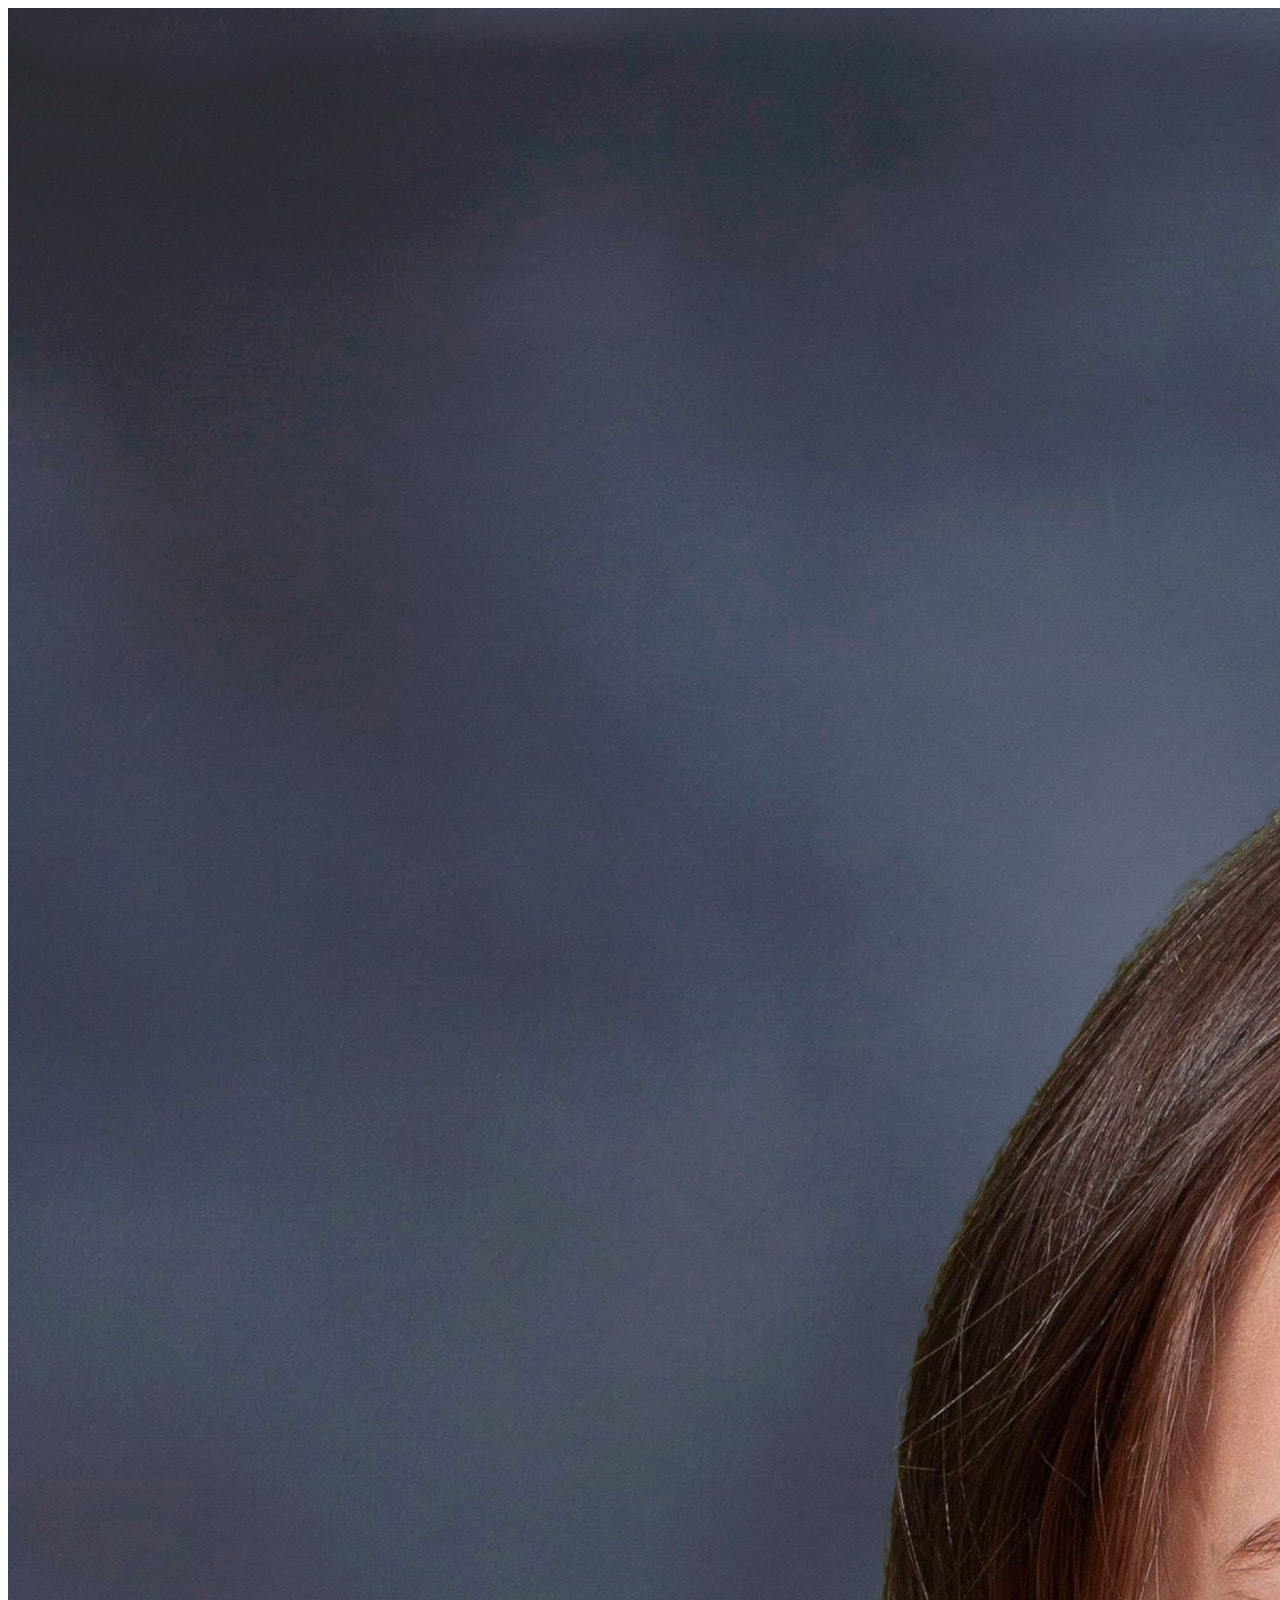
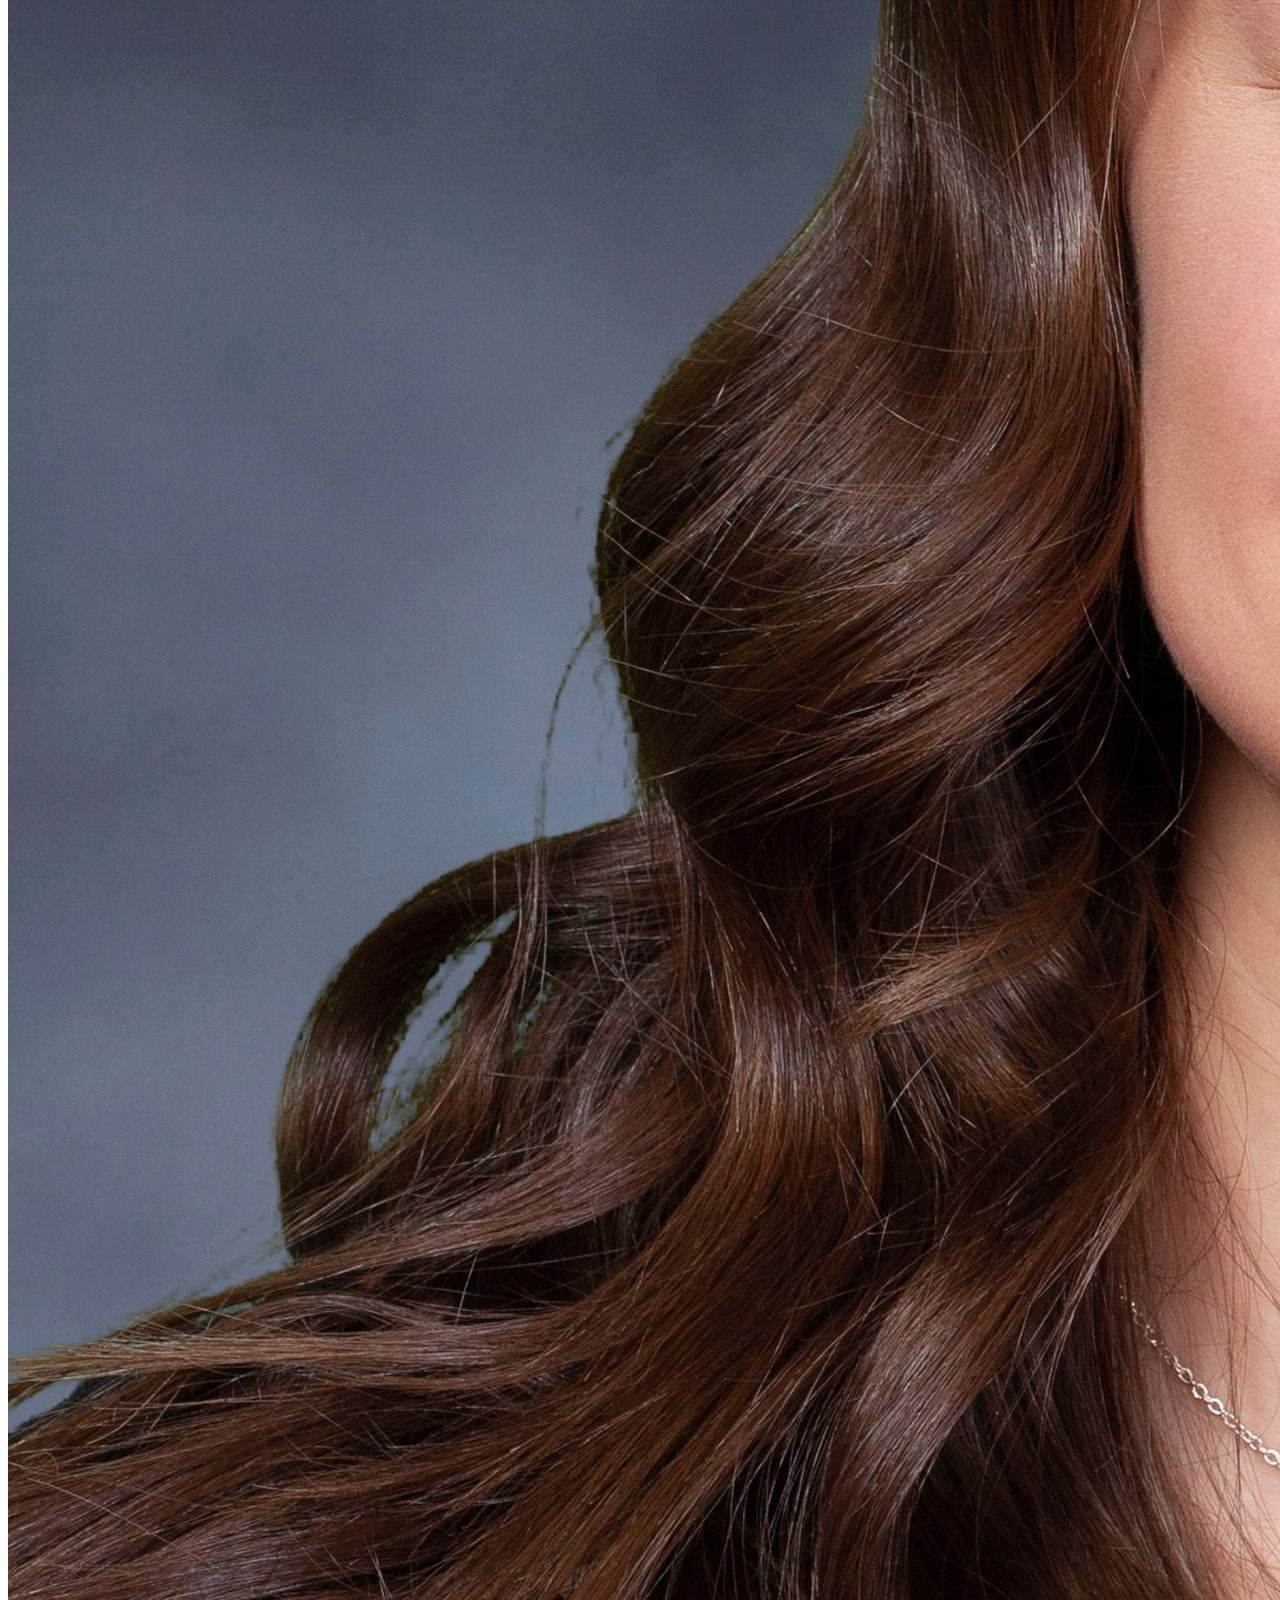
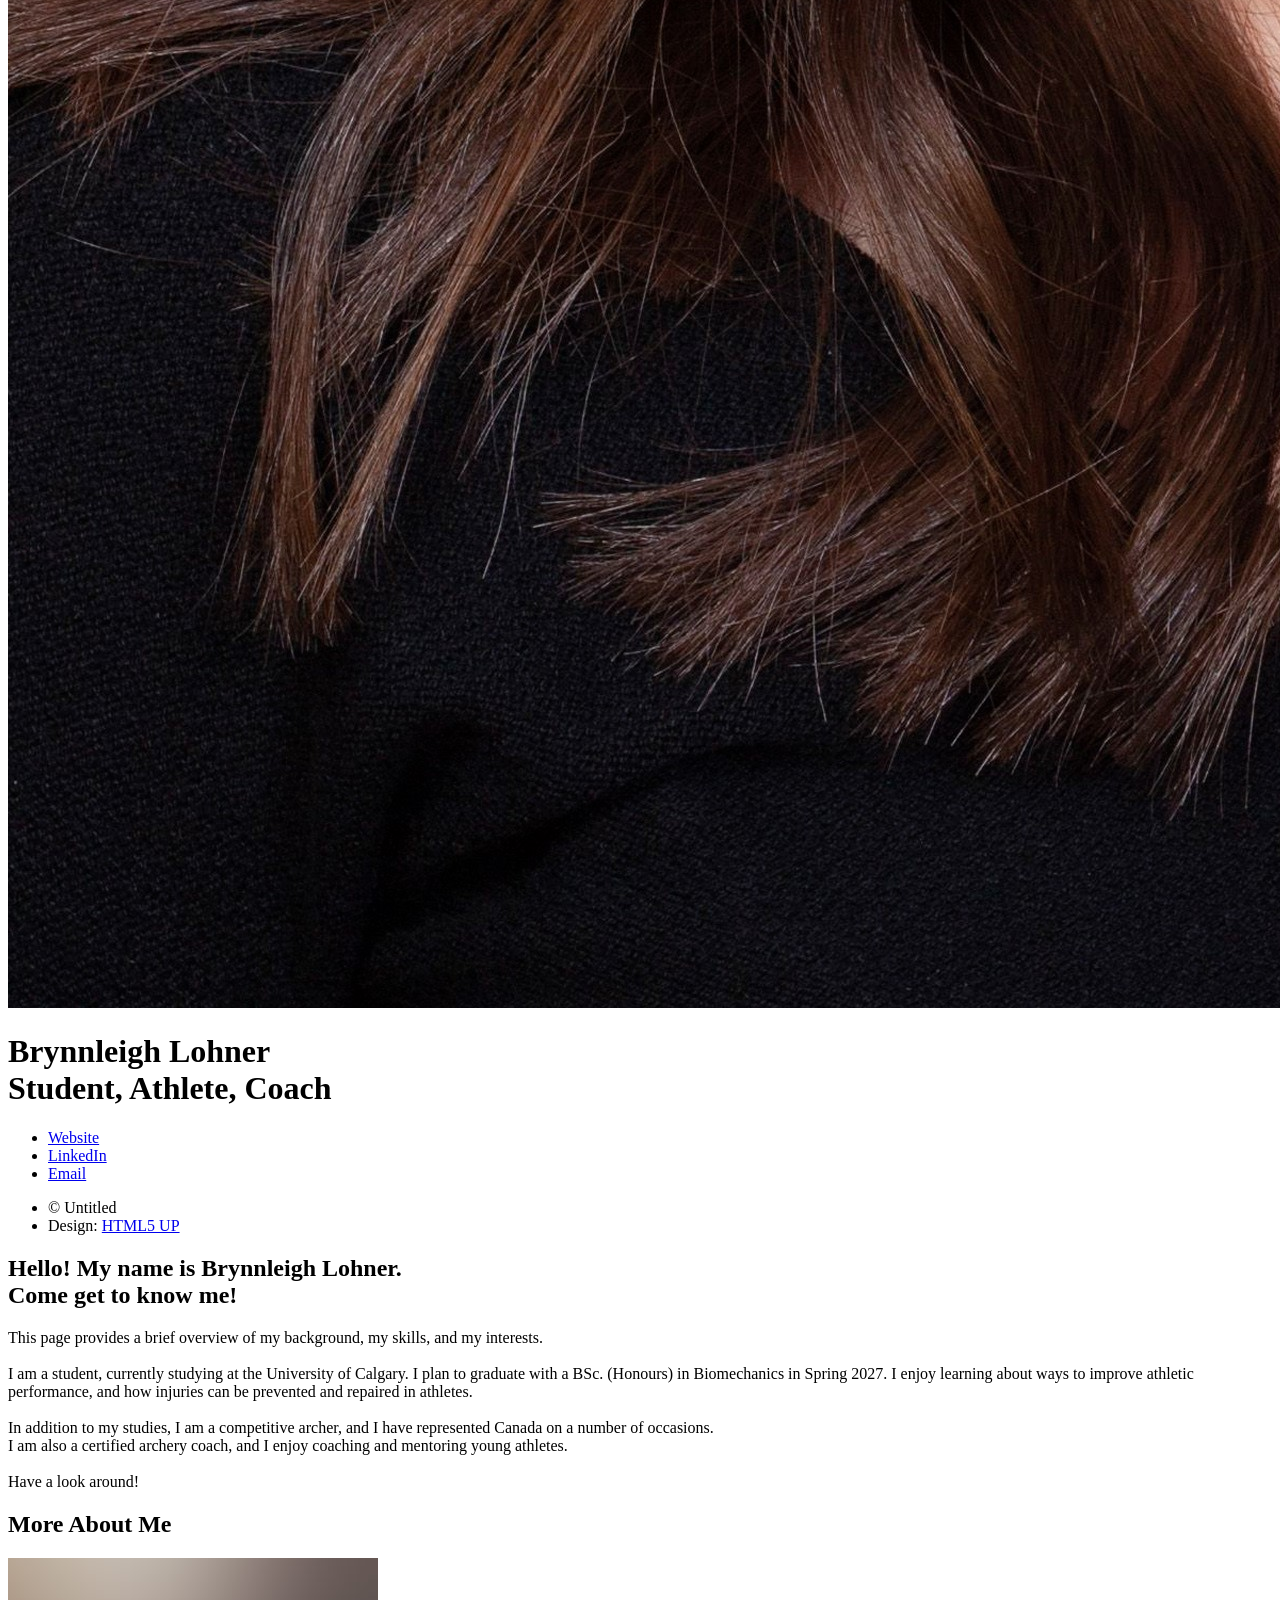
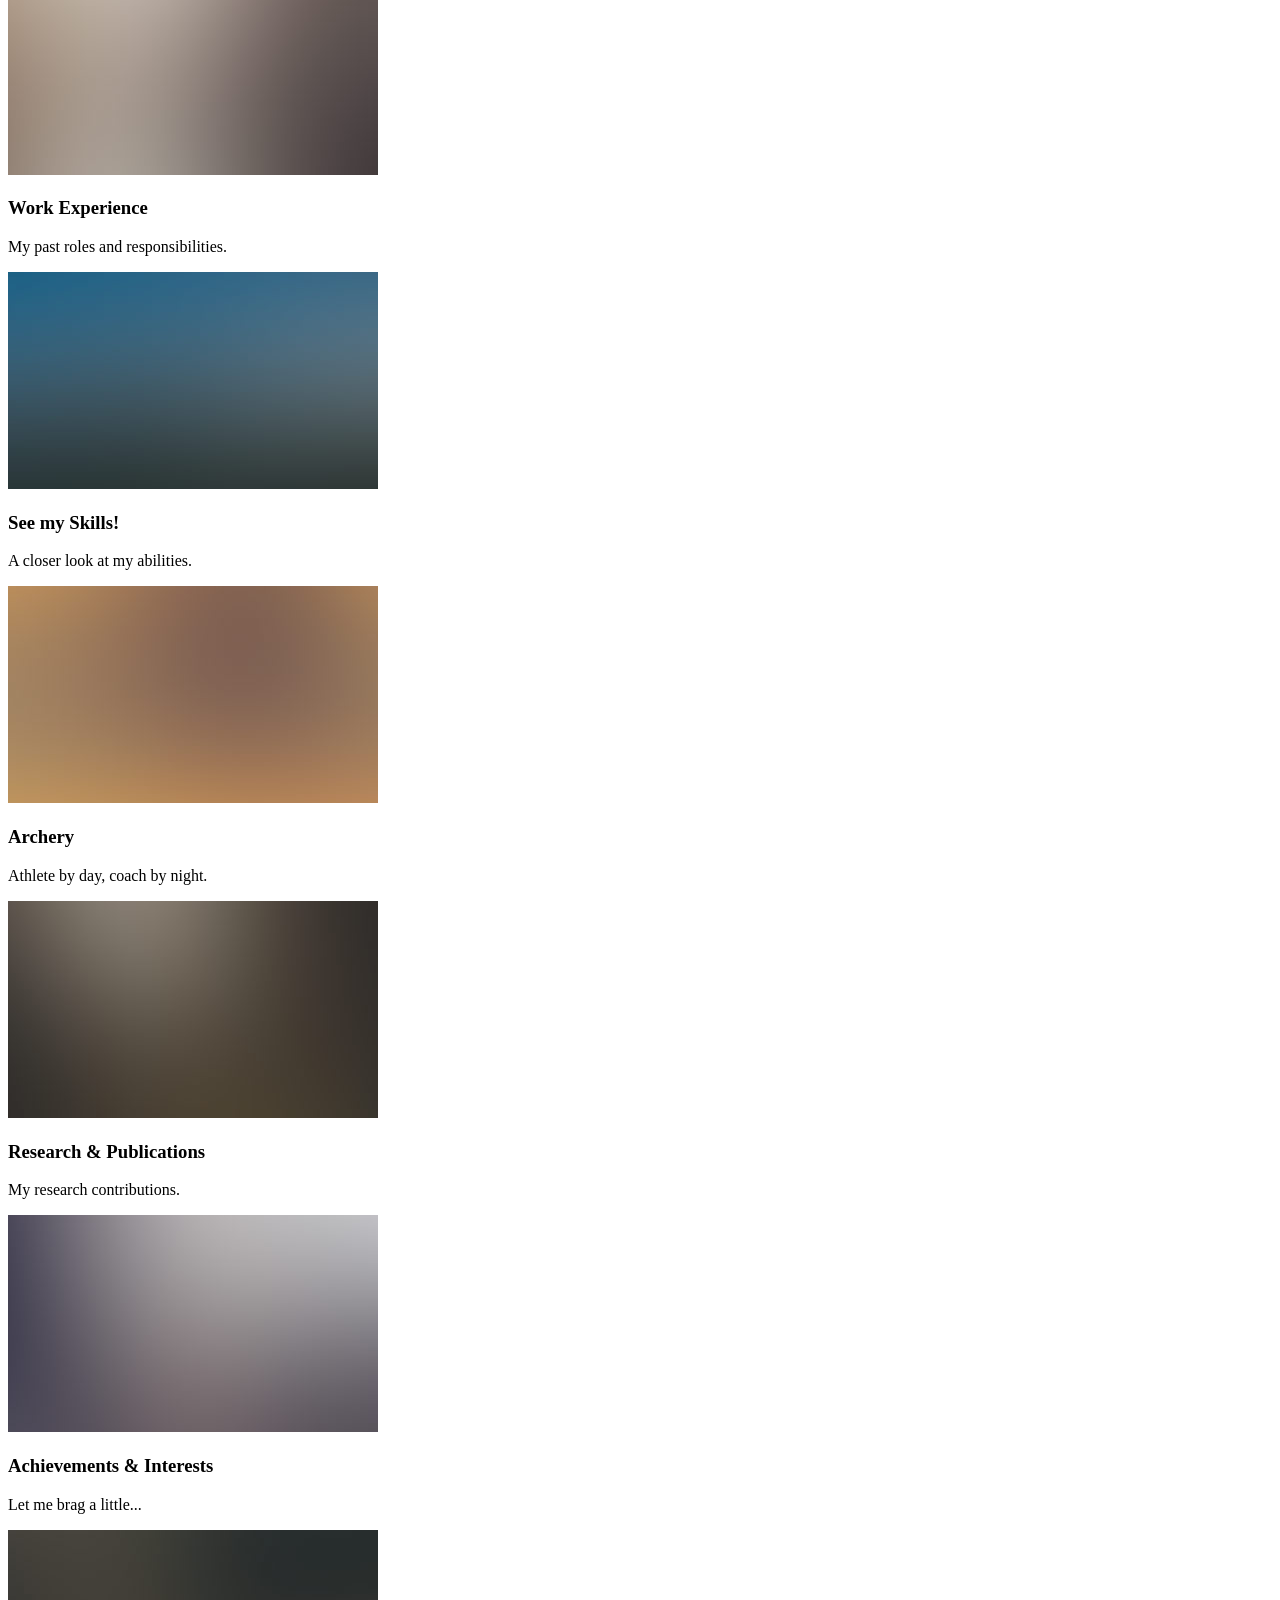
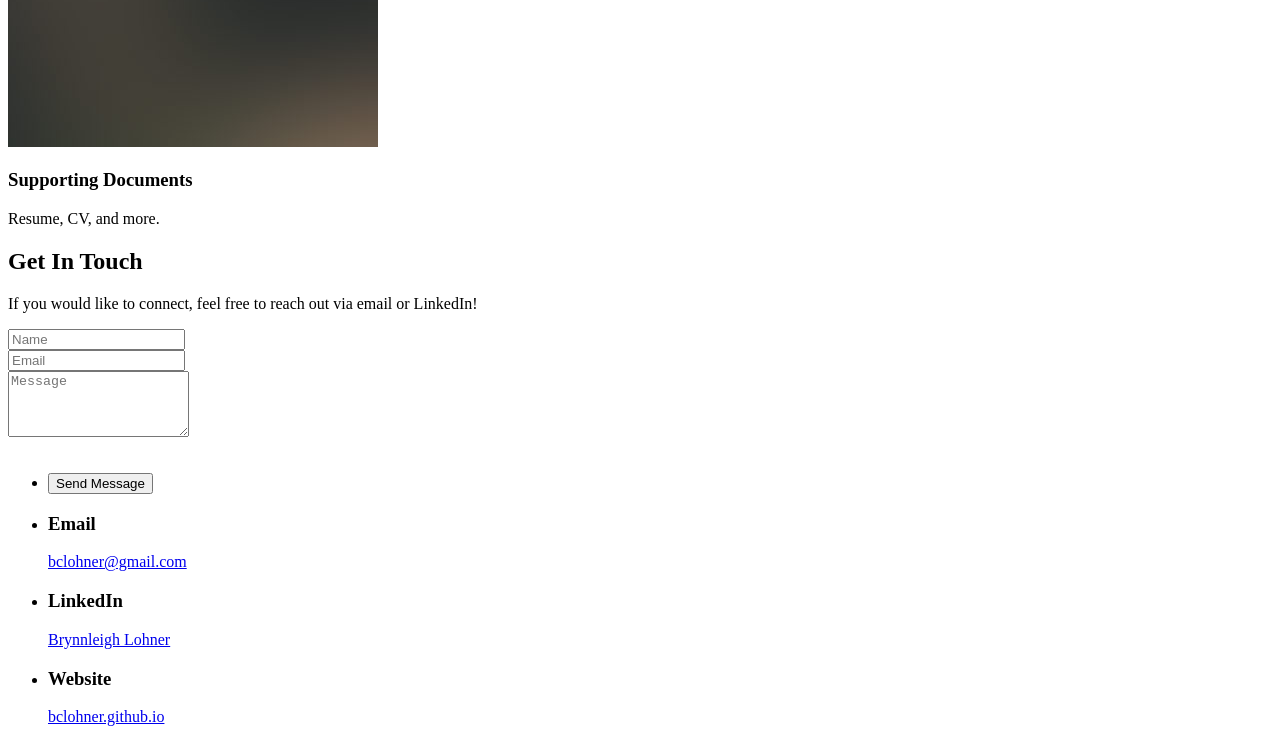
==== commit 7ed2783e: "Changes to phrasing on website, and creation of arrow tracker file" ====
--- a/index.html
+++ b/index.html
@@ -36,13 +36,14 @@
 					Come get to know me!</h2>
 			</header>
 			<p>This page provides a brief overview of my background, my skills, and my interests.<br>
+				<br>
 				I am a student, currently studying at the University of Calgary. I plan to graduate with a BSc.
 				(Honours) in
 				Biomechanics in Spring 2027. I enjoy learning about ways to improve athletic performance, and how
 				injuries can be prevented
 				and repaired in athletes.<br>
 				<br>
-				In addition to my studies, I am also a competitive archer, and I have represented Canada on a number of
+				In addition to my studies, I am a competitive archer, and I have represented Canada on a number of
 				occasions.
 				<br>
 				I am also a certified archery coach, and I enjoy coaching and mentoring young athletes. <br>
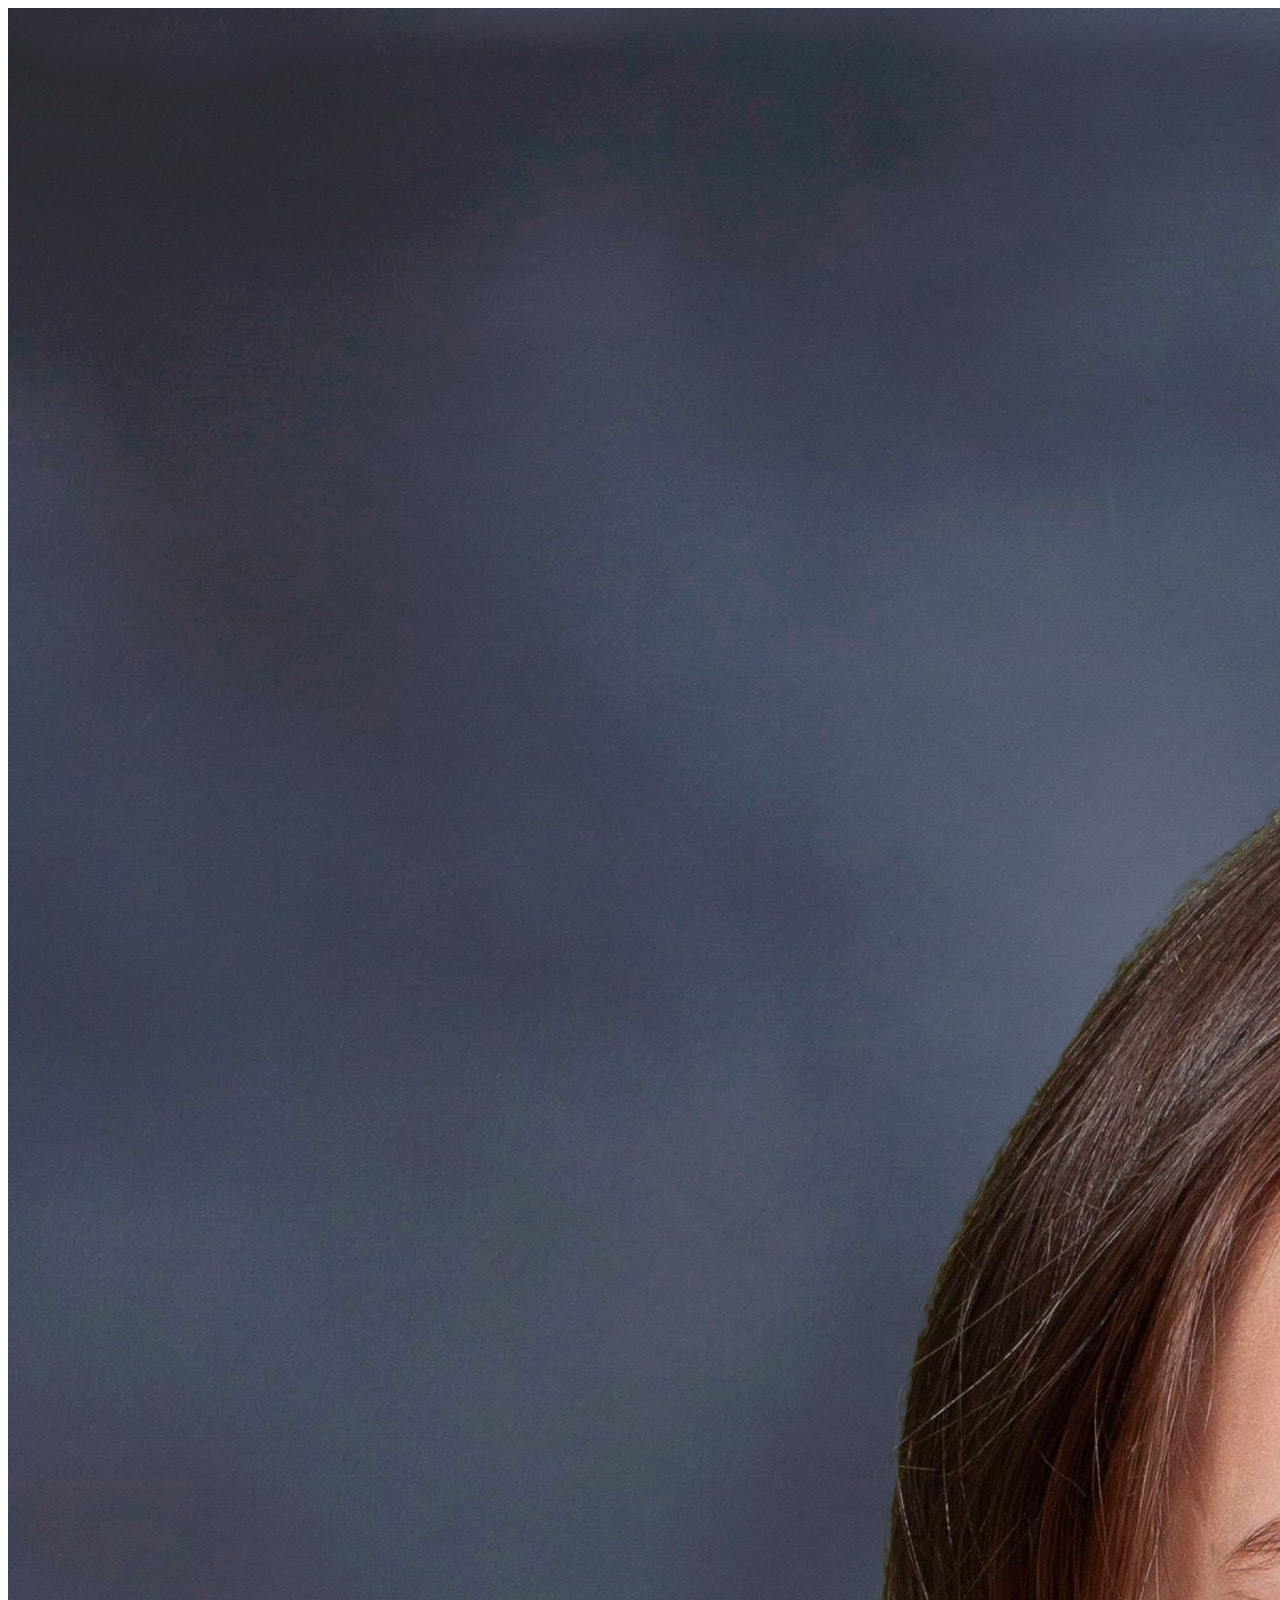
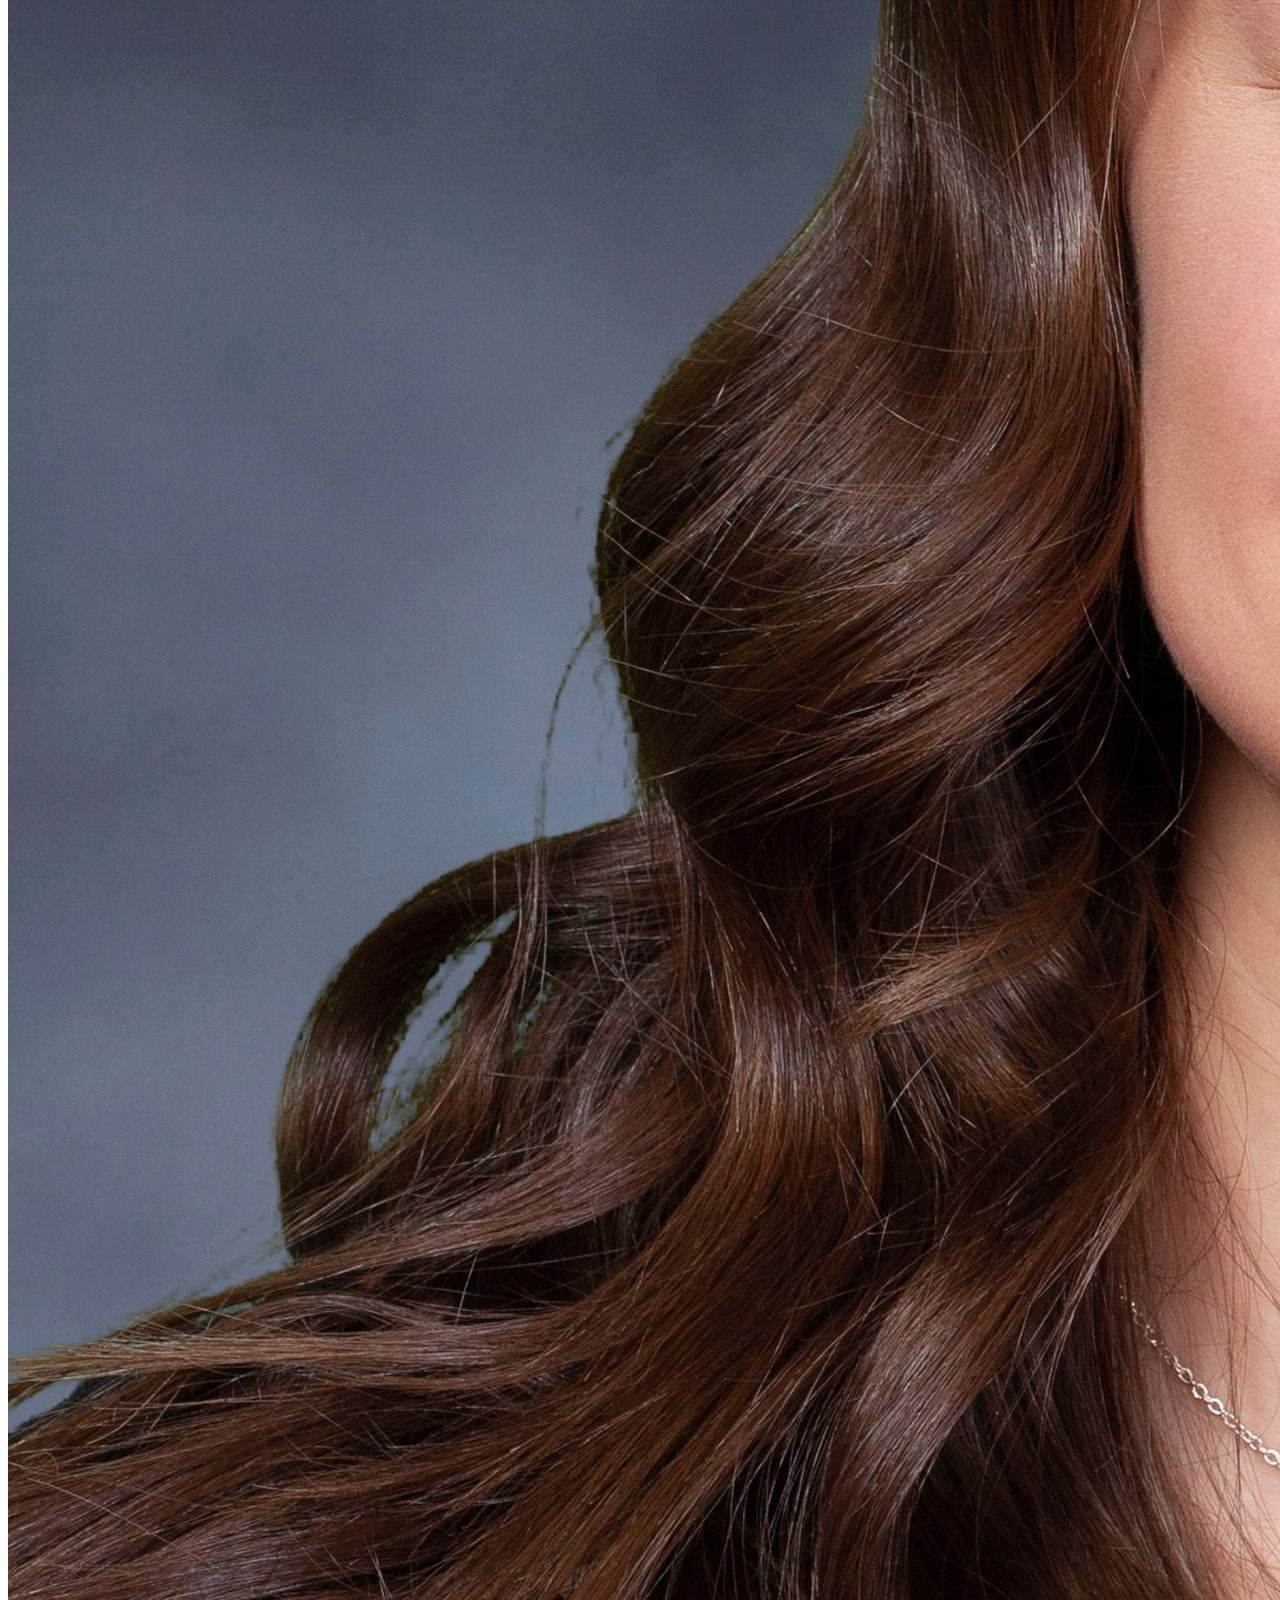
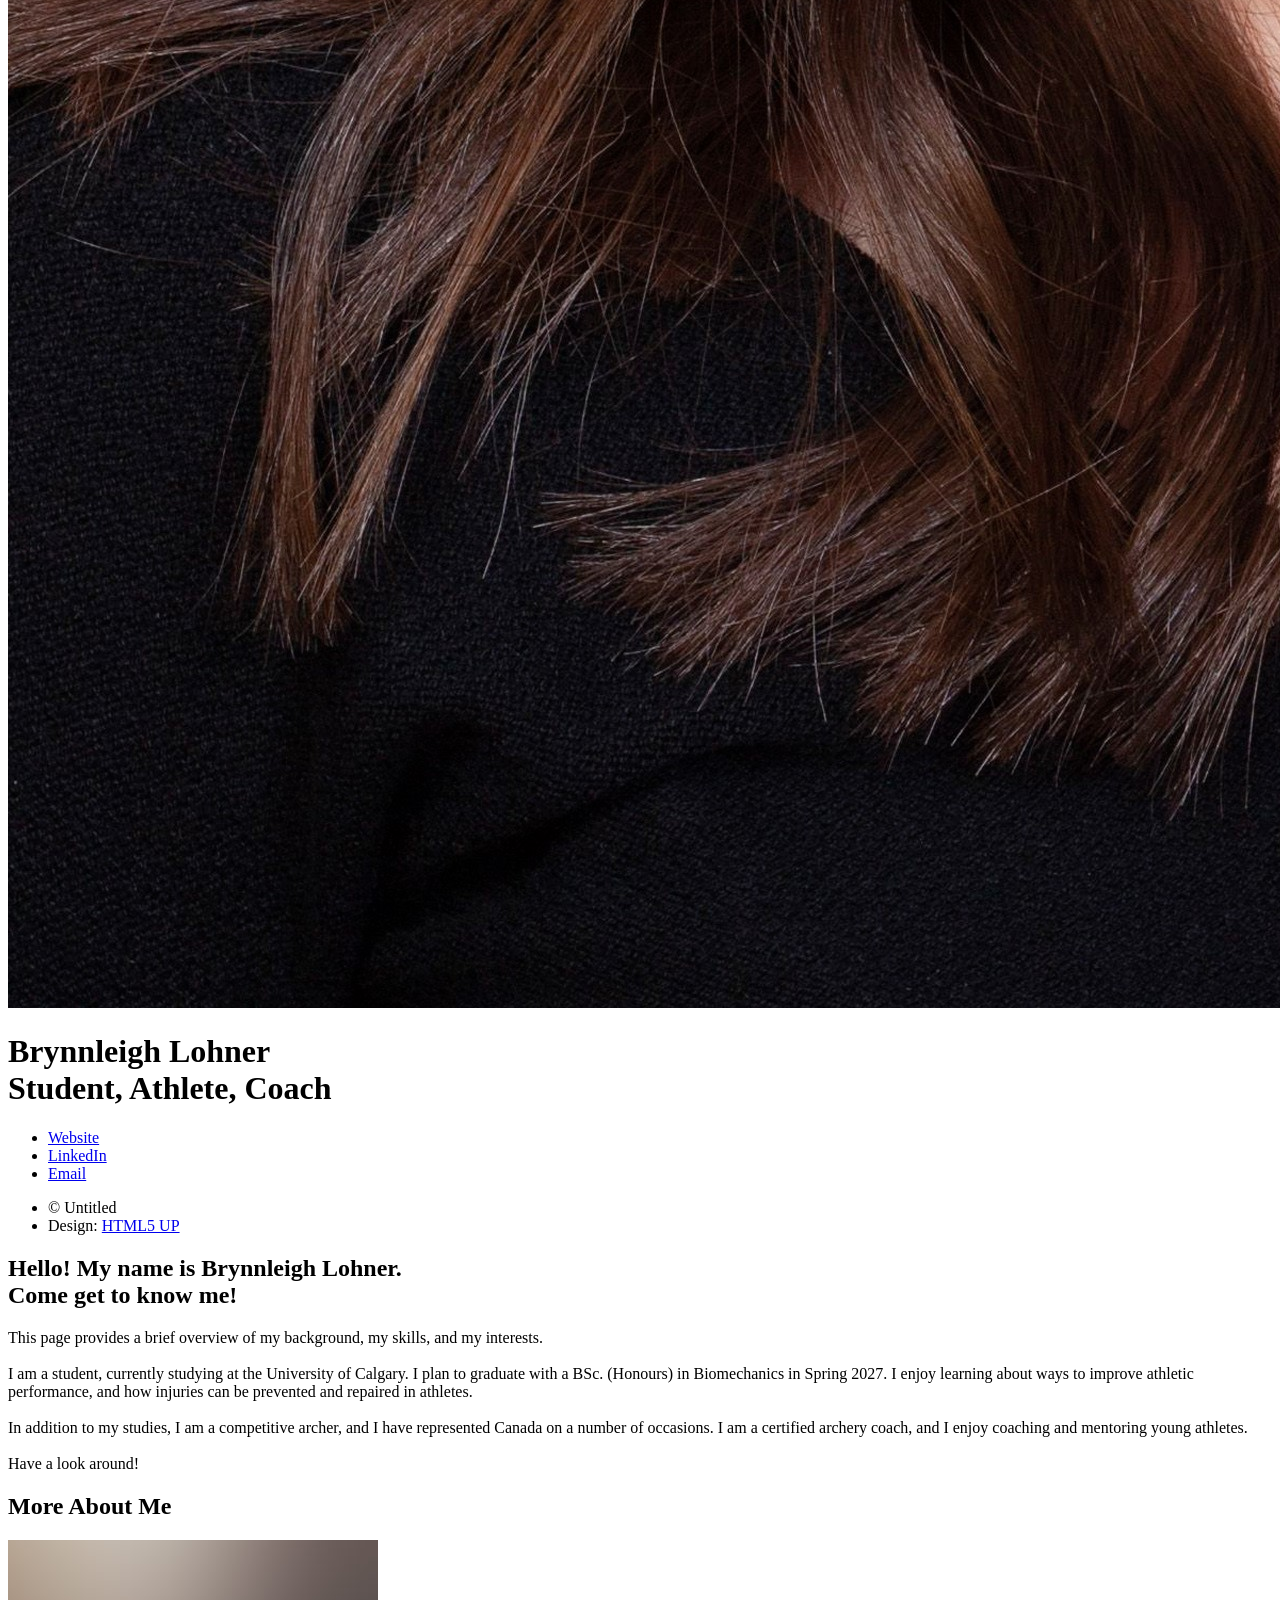
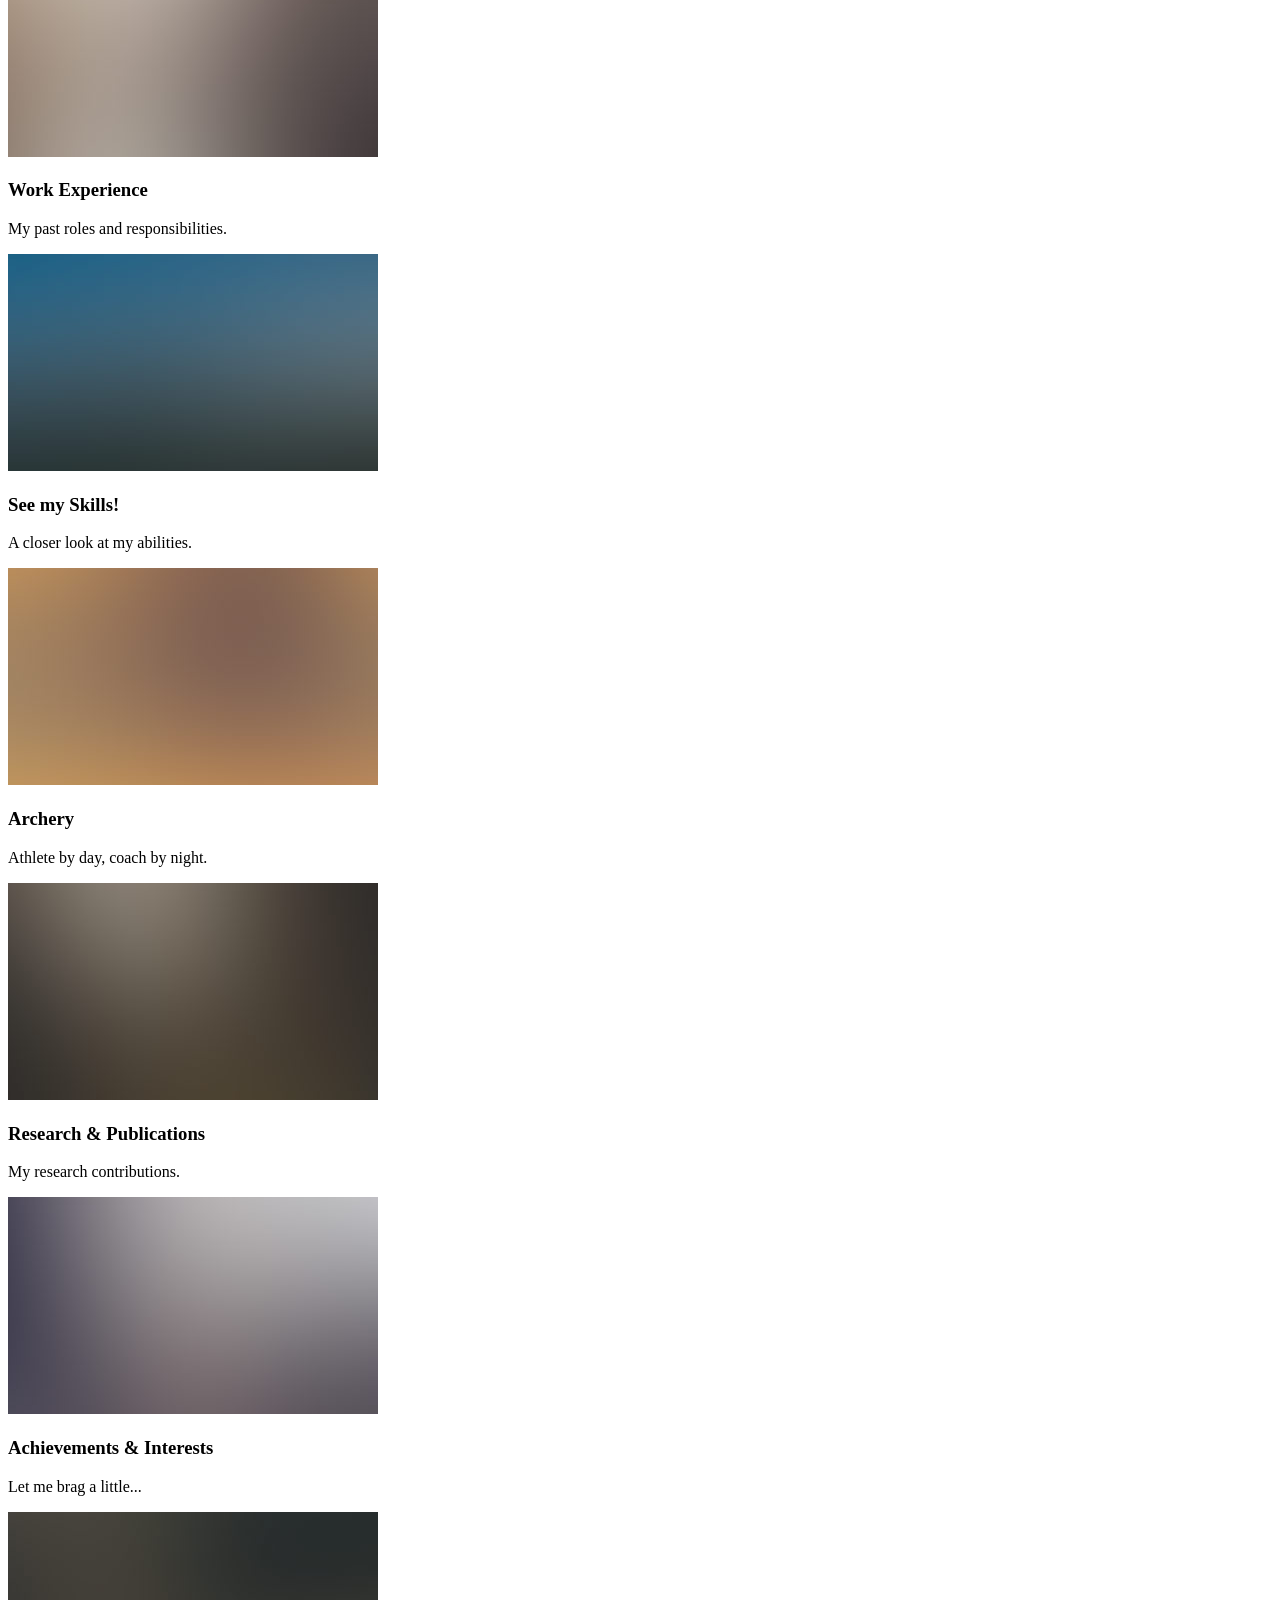
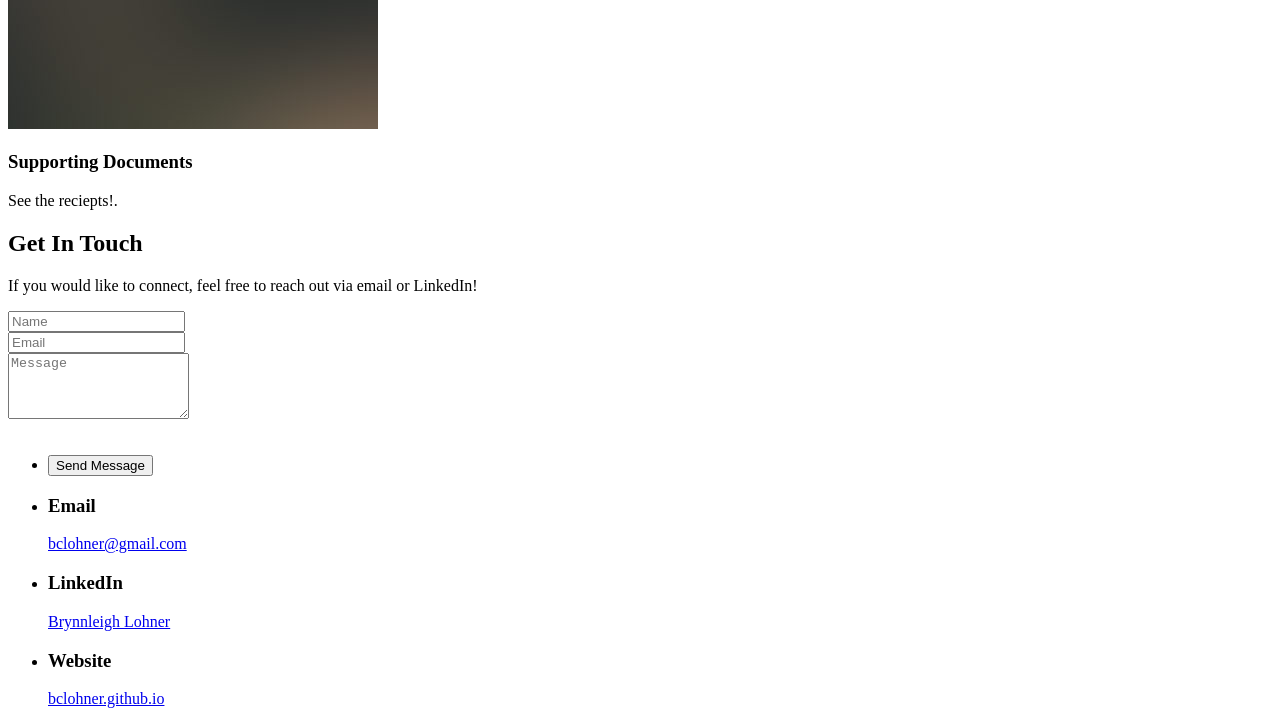
==== commit 8366e611: "Changing Phrasing index and skills, and adding interests to the interests section" ====
--- a/index.html
+++ b/index.html
@@ -44,9 +44,7 @@
 				and repaired in athletes.<br>
 				<br>
 				In addition to my studies, I am a competitive archer, and I have represented Canada on a number of
-				occasions.
-				<br>
-				I am also a certified archery coach, and I enjoy coaching and mentoring young athletes. <br>
+				occasions. I am a certified archery coach, and I enjoy coaching and mentoring young athletes. <br>
 				<br>
 				Have a look around!
 			</p>
@@ -89,7 +87,7 @@
 					<a href="documents.html" class="image fit thumb"><img src="images/thumbs/06.jpg"
 							alt="Supporting Documents" /></a>
 					<h3>Supporting Documents</h3>
-					<p>Resume, CV, and more.</p>
+					<p>See the reciepts!.</p>
 				</article>
 			</div>
 		</section>
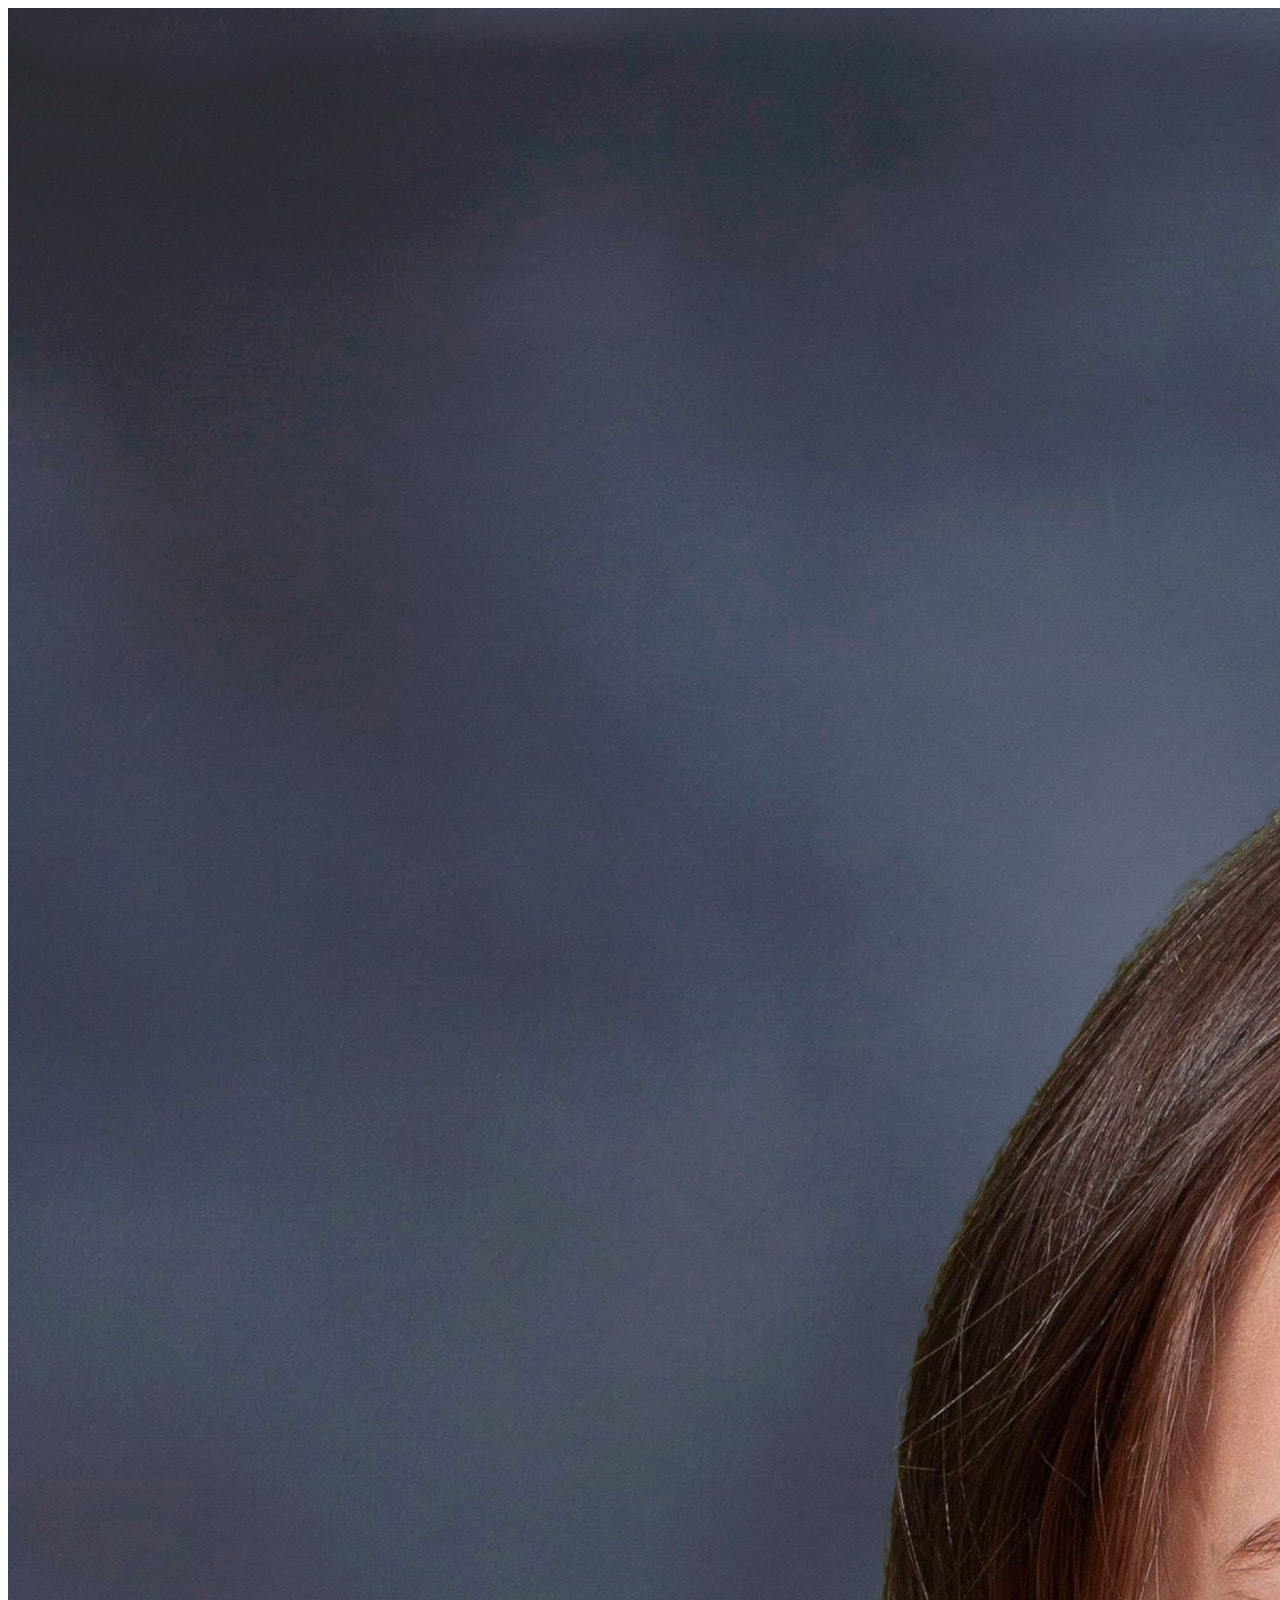
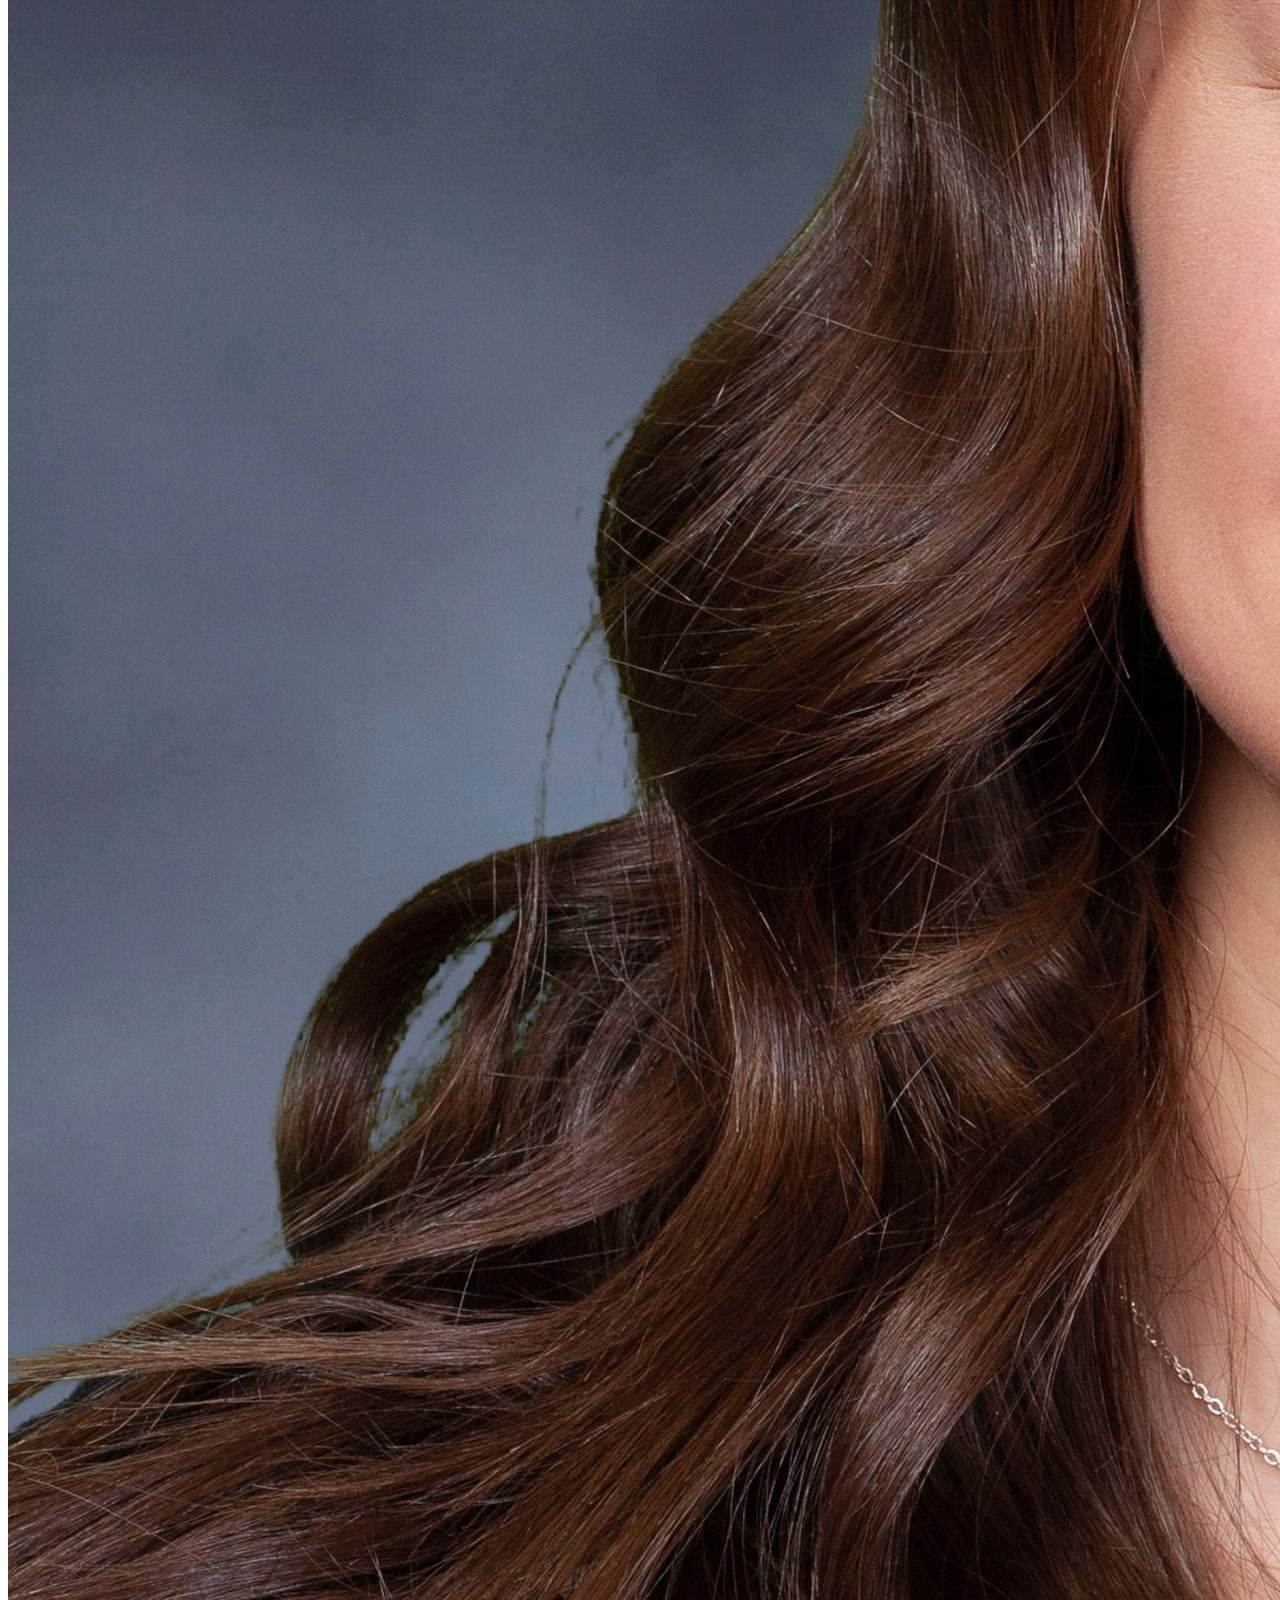
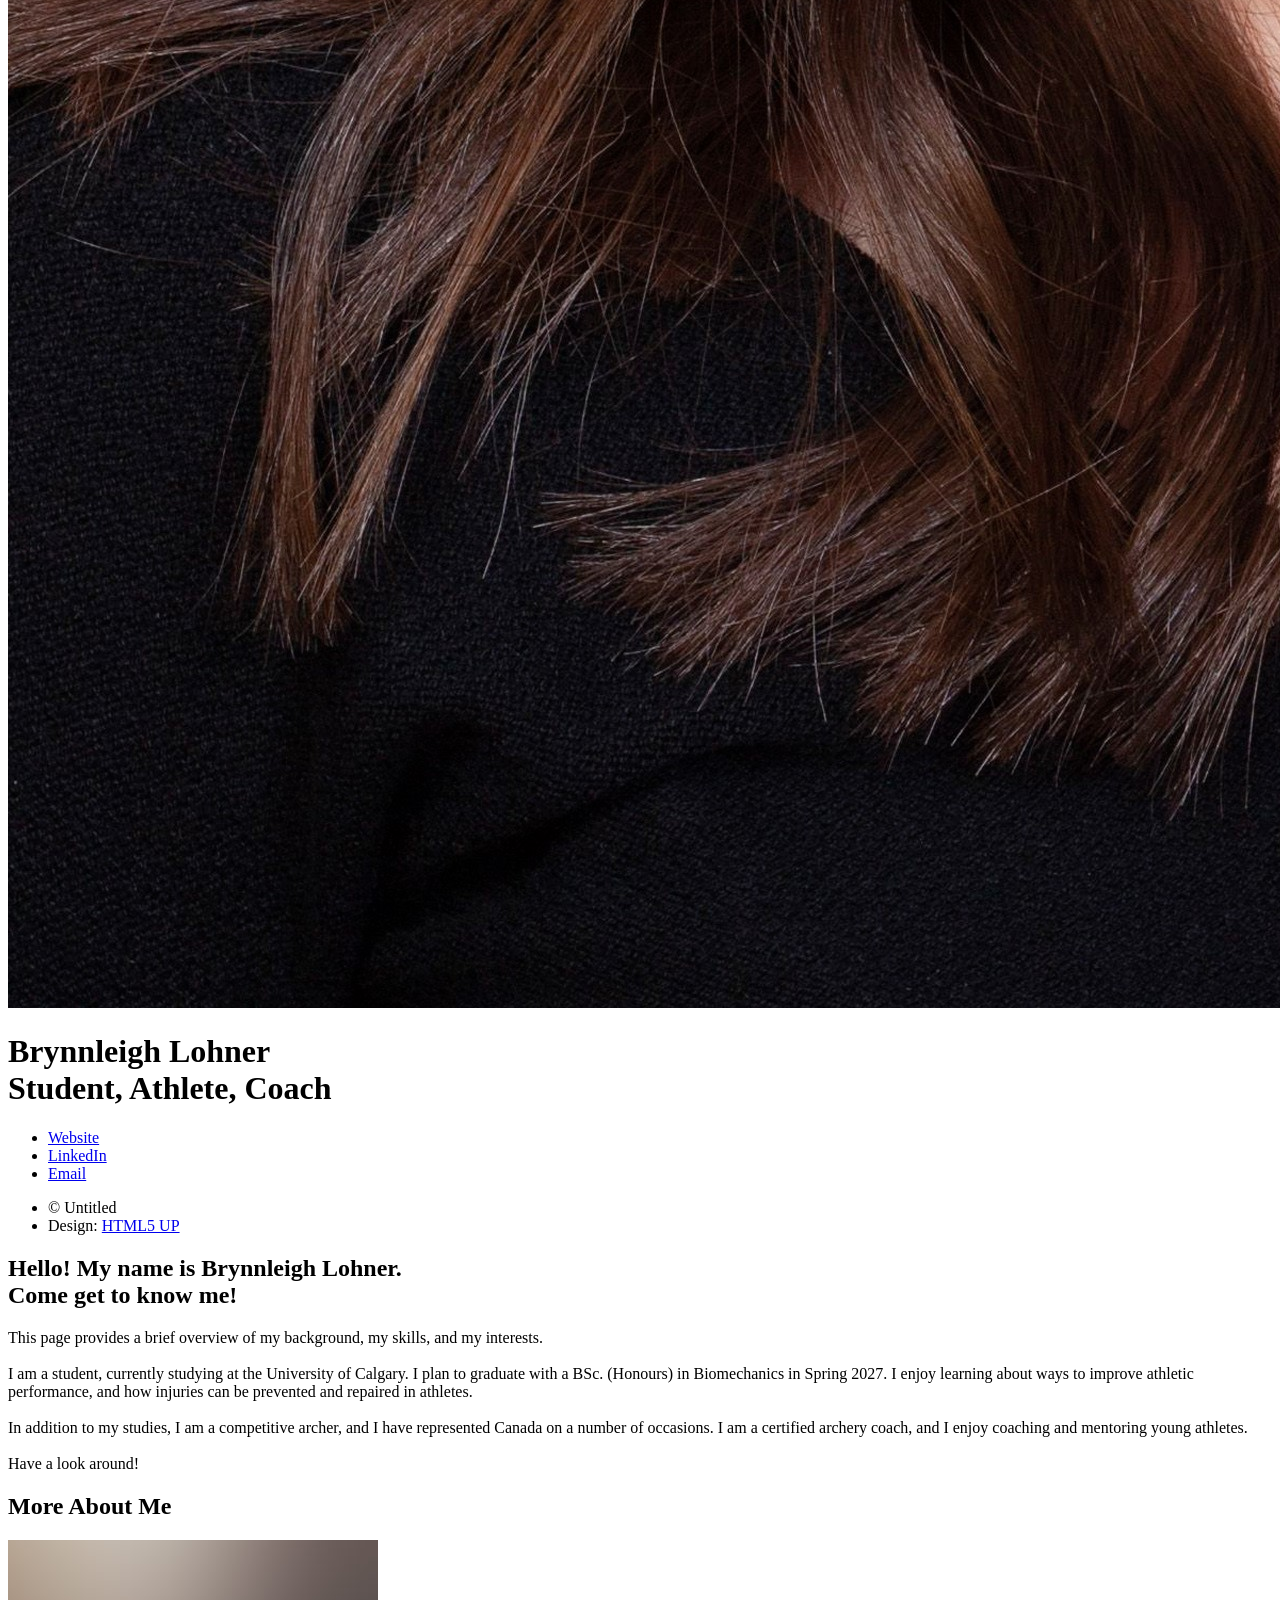
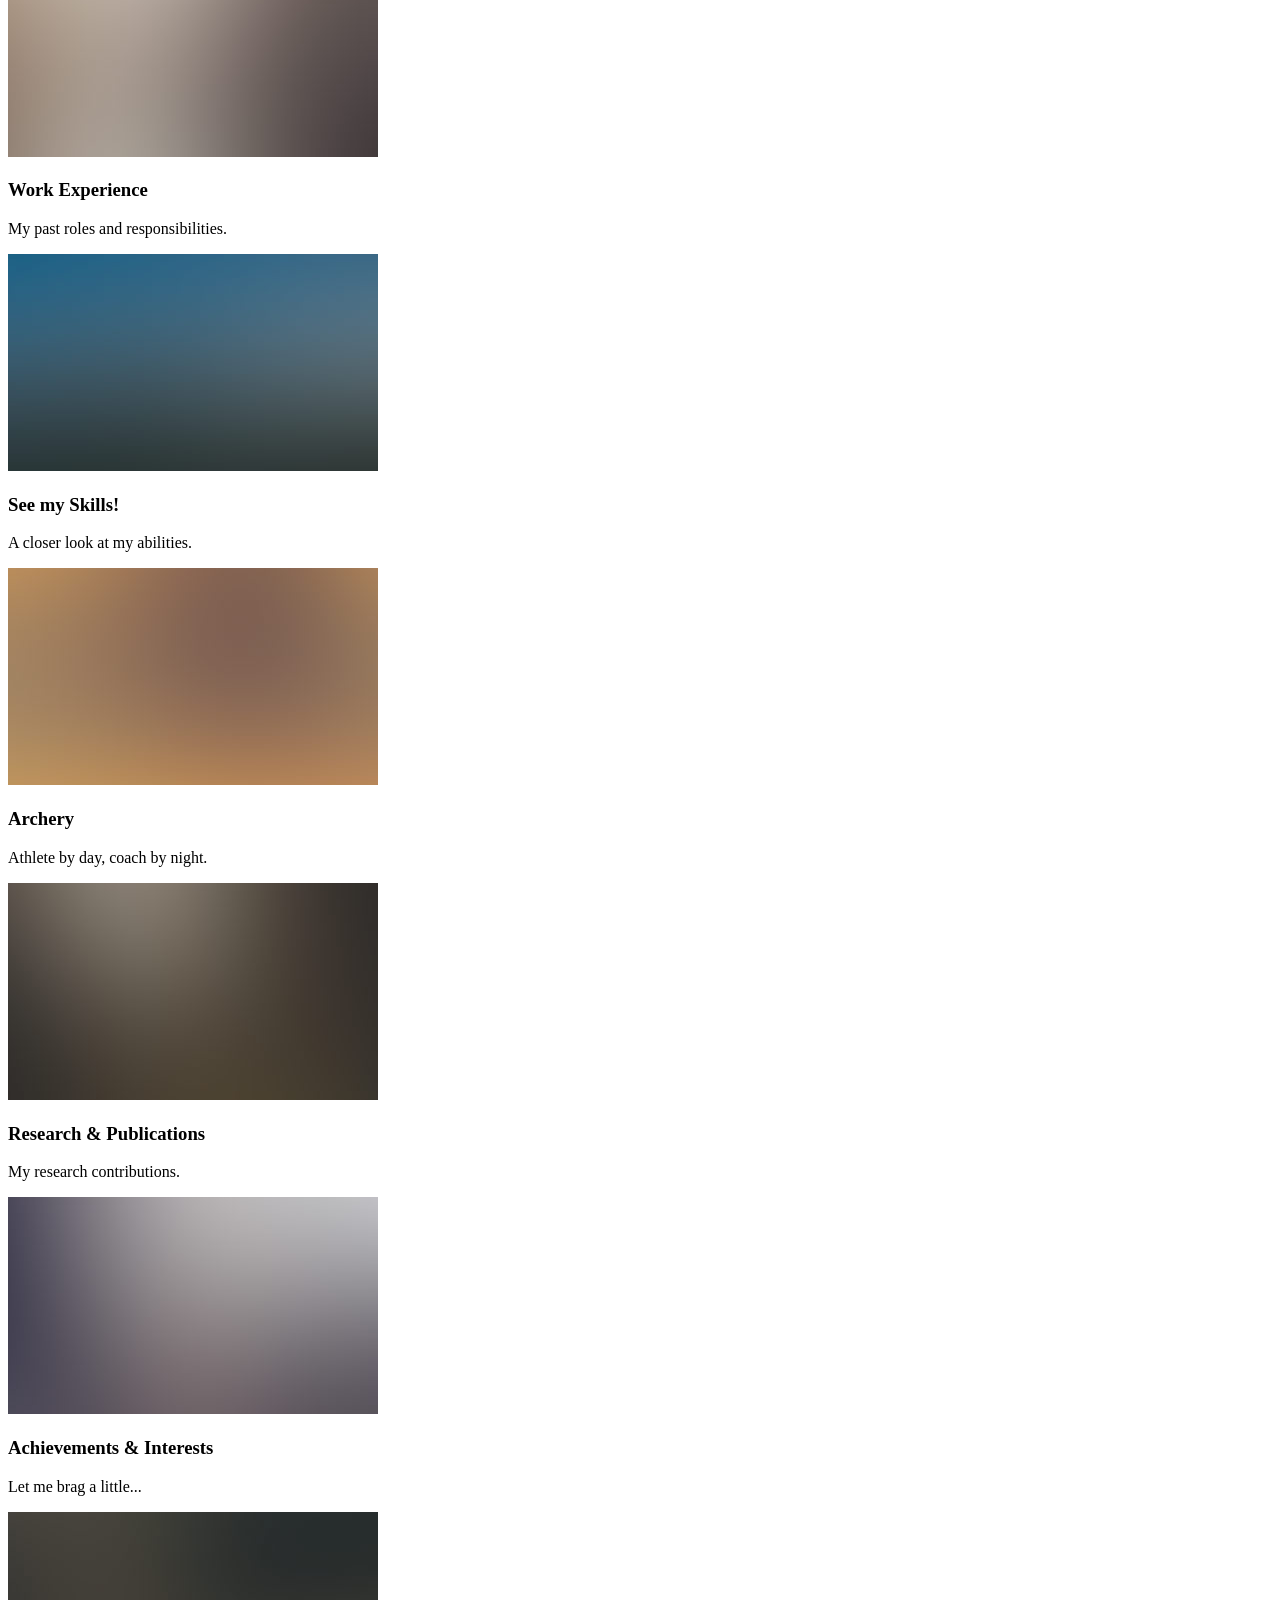
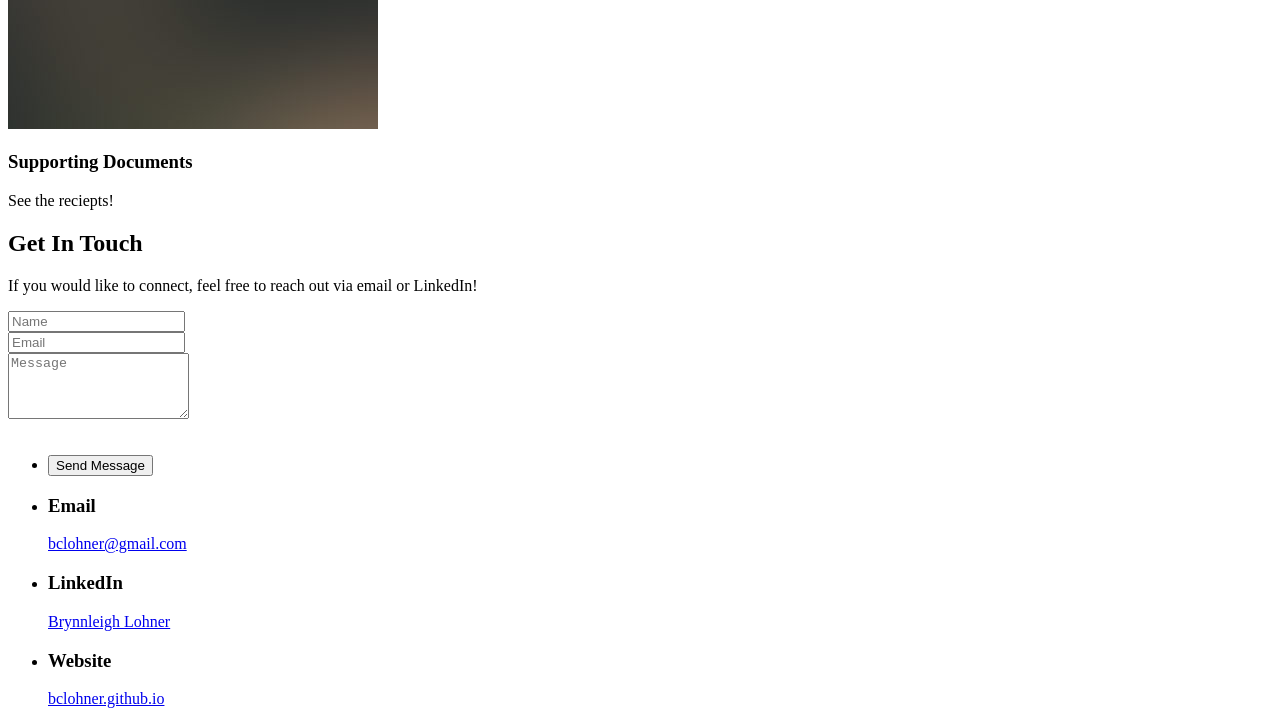
==== commit 7f3390c3: "Fixing spreadsheet... and fixing grammar errors on index page" ====
--- a/index.html
+++ b/index.html
@@ -87,7 +87,7 @@
 					<a href="documents.html" class="image fit thumb"><img src="images/thumbs/06.jpg"
 							alt="Supporting Documents" /></a>
 					<h3>Supporting Documents</h3>
-					<p>See the reciepts!.</p>
+					<p>See the reciepts!</p>
 				</article>
 			</div>
 		</section>
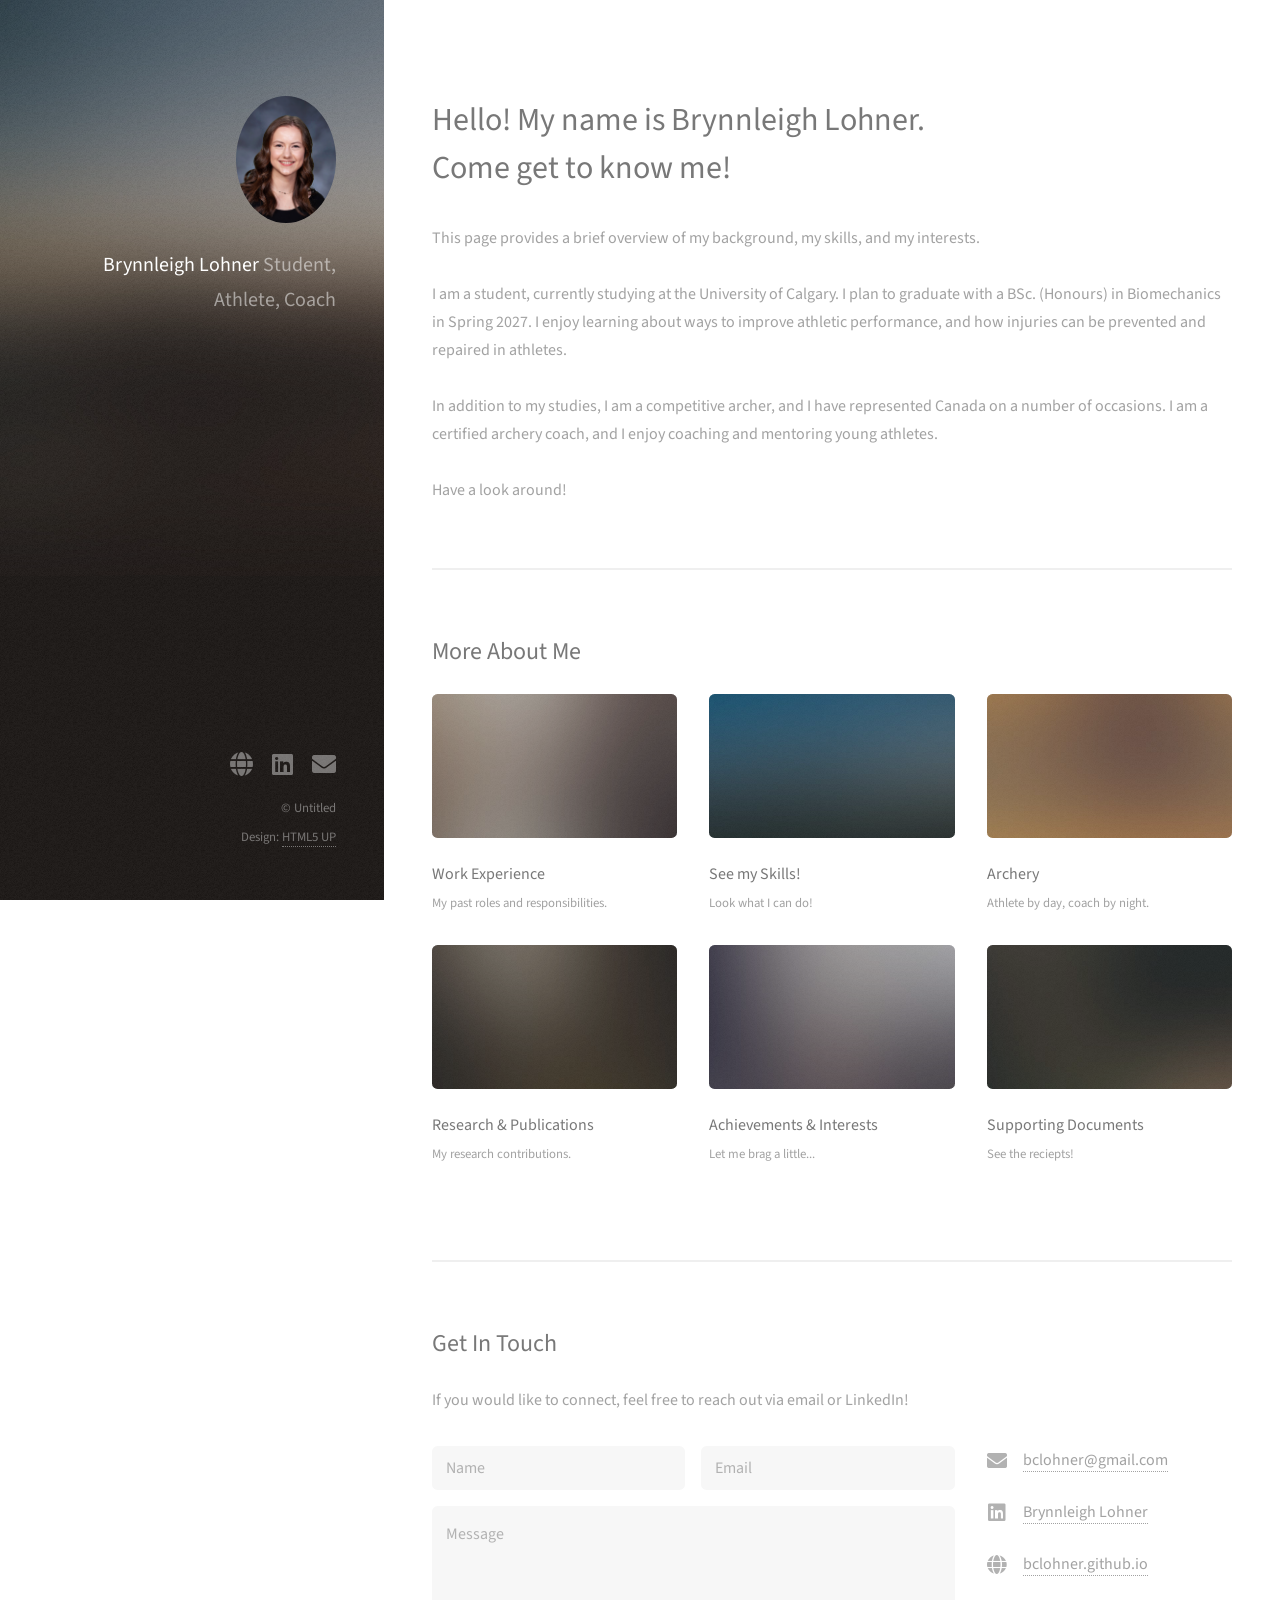
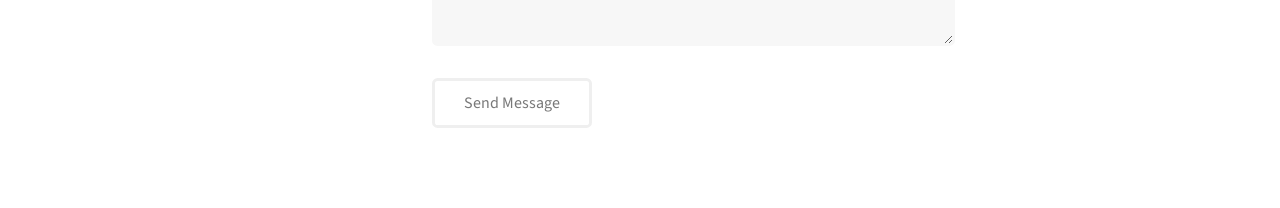
==== commit 9a851086: "Finishing touches to grammar and formatting" ====
--- a/index.html
+++ b/index.html
@@ -64,7 +64,7 @@
 					<a href="skills.html" class="image fit thumb"><img src="images/thumbs/05.jpg"
 							alt="See my Skills!" /></a>
 					<h3>See my Skills!</h3>
-					<p>A closer look at my abilities.</p>
+					<p>Look what I can do!</p>
 				</article>
 				<article class="col-4 col-12-xsmall work-item">
 					<a href="archery.html" class="image fit thumb"><img src="images/thumbs/04.jpg" alt="Archery" /></a>
--- a/assets/css/main.css
+++ b/assets/css/main.css
@@ -1808,7 +1808,7 @@
 		margin: 0 0 1em 0;
 	}
 
-	input[type="text"],
+	input[type="text"], input[type="number"], input[type="date"],
 	input[type="password"],
 	input[type="email"],
 	select,
@@ -1867,7 +1867,7 @@
 			display: none;
 		}
 
-	input[type="text"],
+	input[type="text"], input[type="number"], input[type="date"],
 	input[type="password"],
 	input[type="email"],
 	select {
@@ -2683,7 +2683,7 @@
 
 	#main {
 		margin-left: 35%;
-		max-width: 54em;
+		max-width: 68em;
 		padding: 8em 4em 4em 4em;
 		width: calc(100% - 35%);
 	}
@@ -3218,4 +3218,4 @@
 				padding-left: 0;
 			}
 
-	}+	}
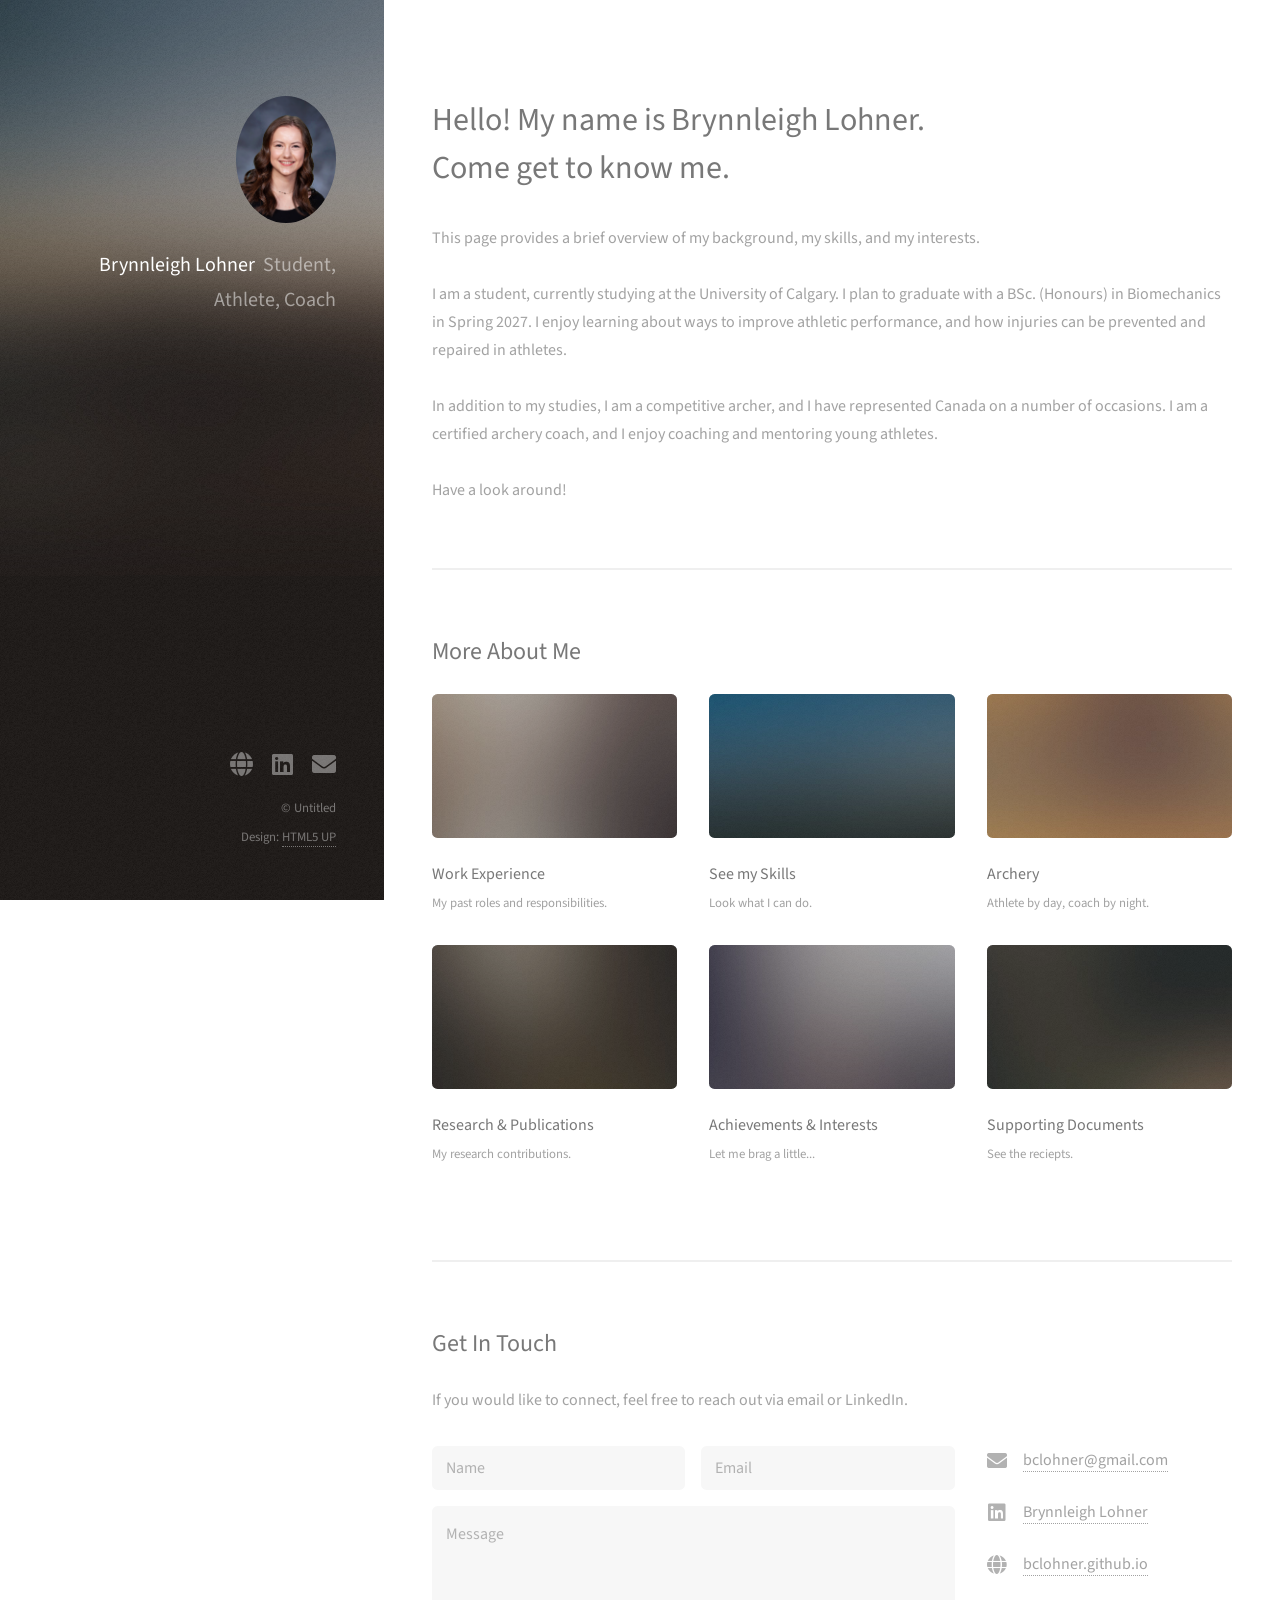
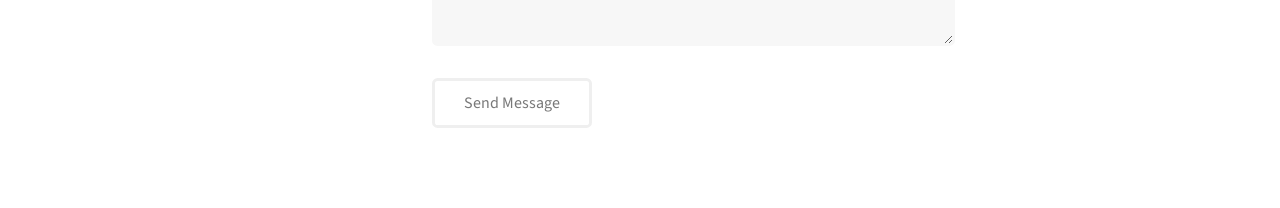
==== commit 8669b3a1: "Removing unnecessary exclamation marks and fixing text wrapping error in title" ====
--- a/index.html
+++ b/index.html
@@ -19,7 +19,7 @@
 	<header id="header">
 		<div class="inner">
 			<a href="#" class="image avatar"><img src="images/Headshot.jpg" alt="" /></a>
-			<h1><strong>Brynnleigh Lohner</strong><br />
+			<h1><strong>Brynnleigh Lohner</strong>&nbsp;<br />
 				Student, Athlete, Coach<br /></h1>
 
 
@@ -33,7 +33,7 @@
 		<section id="one">
 			<header class="major">
 				<h2>Hello! My name is Brynnleigh Lohner.<br />
-					Come get to know me!</h2>
+					Come get to know me.</h2>
 			</header>
 			<p>This page provides a brief overview of my background, my skills, and my interests.<br>
 				<br>
@@ -63,8 +63,8 @@
 				<article class="col-4 col-12-xsmall work-item">
 					<a href="skills.html" class="image fit thumb"><img src="images/thumbs/05.jpg"
 							alt="See my Skills!" /></a>
-					<h3>See my Skills!</h3>
-					<p>Look what I can do!</p>
+					<h3>See my Skills</h3>
+					<p>Look what I can do.</p>
 				</article>
 				<article class="col-4 col-12-xsmall work-item">
 					<a href="archery.html" class="image fit thumb"><img src="images/thumbs/04.jpg" alt="Archery" /></a>
@@ -87,7 +87,7 @@
 					<a href="documents.html" class="image fit thumb"><img src="images/thumbs/06.jpg"
 							alt="Supporting Documents" /></a>
 					<h3>Supporting Documents</h3>
-					<p>See the reciepts!</p>
+					<p>See the reciepts.</p>
 				</article>
 			</div>
 		</section>
@@ -95,7 +95,7 @@
 		<!-- Three -->
 		<section id="three">
 			<h2>Get In Touch</h2>
-			<p>If you would like to connect, feel free to reach out via email or LinkedIn!</p>
+			<p>If you would like to connect, feel free to reach out via email or LinkedIn.</p>
 			<div class="row">
 				<div class="col-8 col-12-small">
 					<form method="post" action="mailto:bclohner@gmail.com" enctype="text/plain">
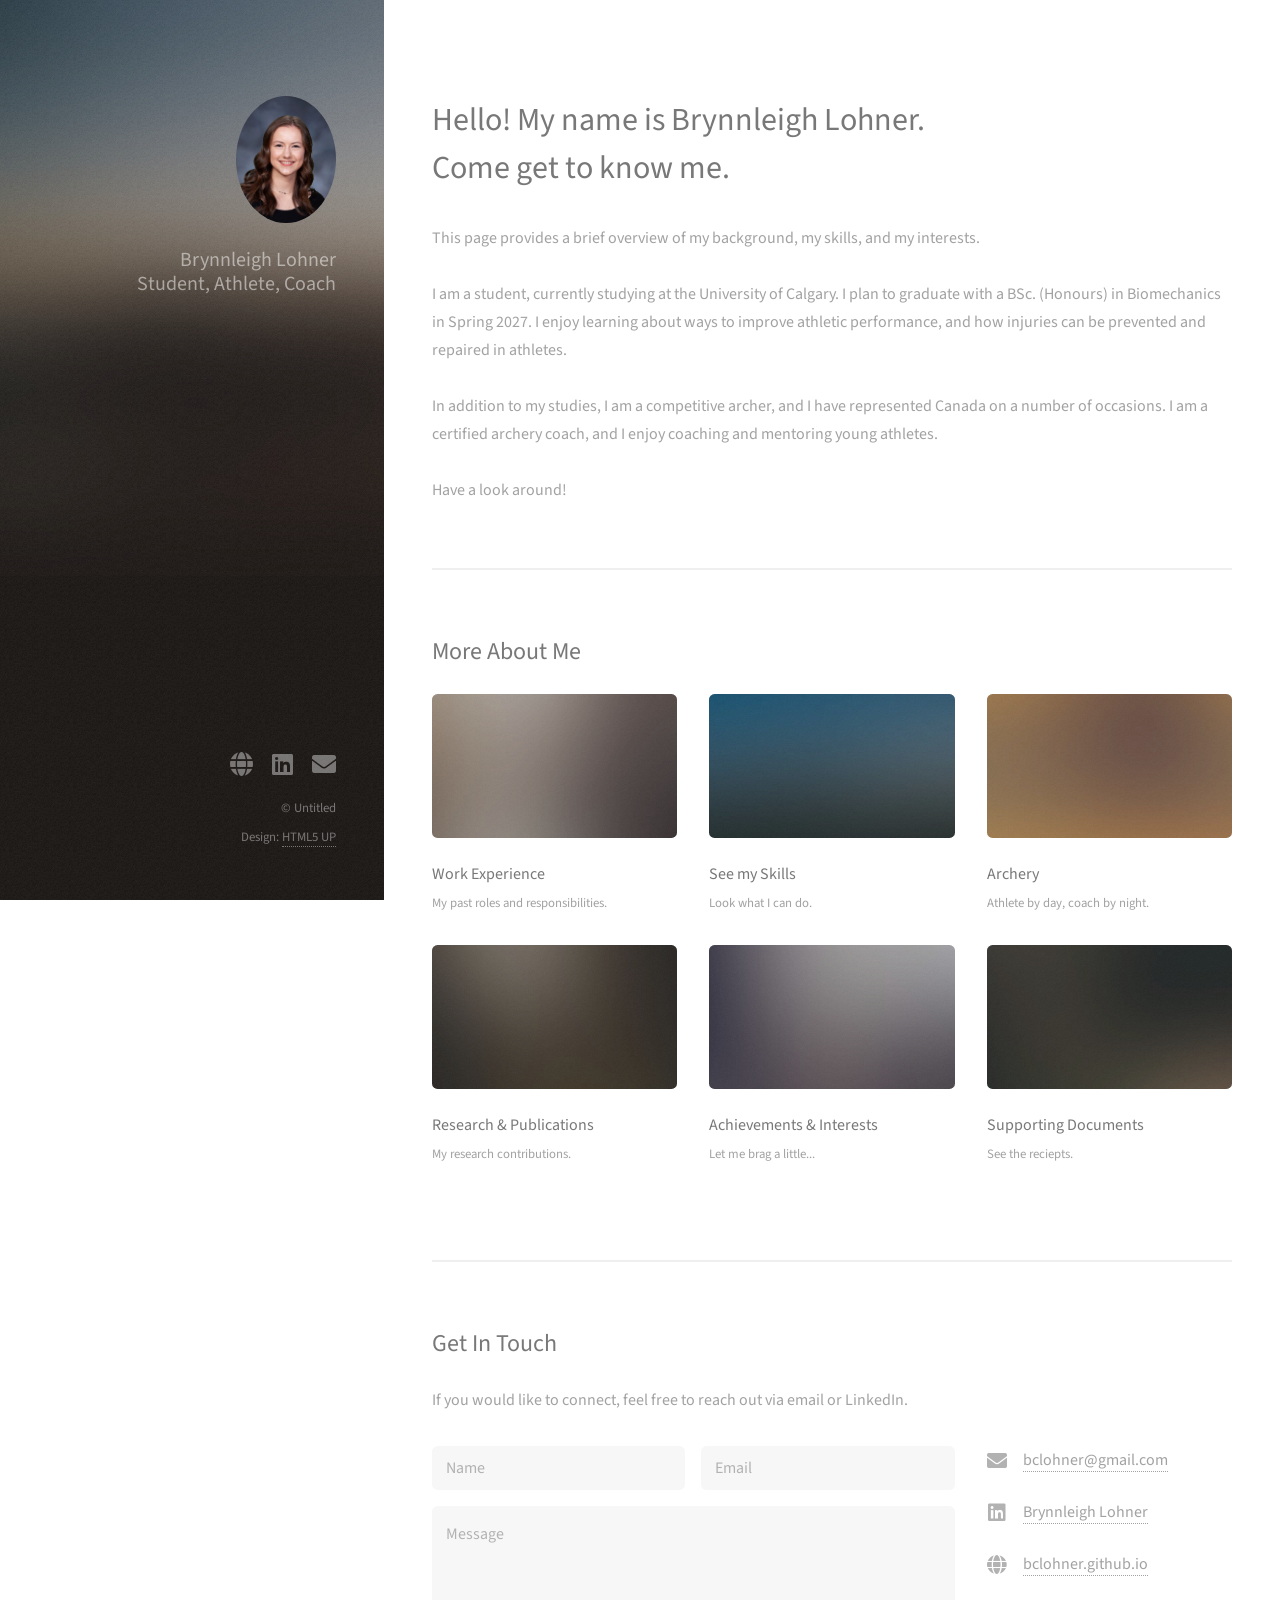
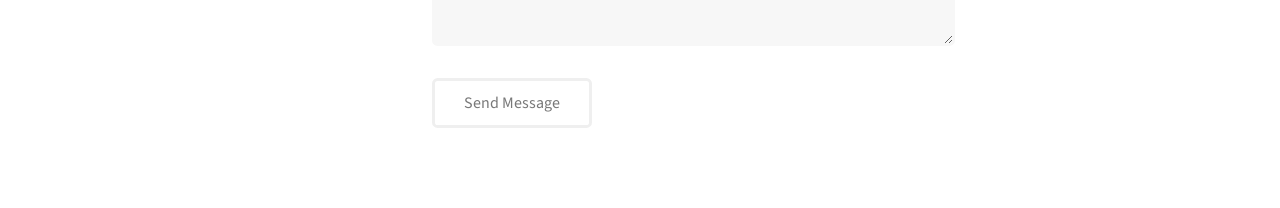
==== commit 178a368b: "Fixing text wrapping on banner" ====
--- a/index.html
+++ b/index.html
@@ -19,8 +19,10 @@
 	<header id="header">
 		<div class="inner">
 			<a href="#" class="image avatar"><img src="images/Headshot.jpg" alt="" /></a>
-			<h1><strong>Brynnleigh Lohner</strong>&nbsp;<br />
-				Student, Athlete, Coach<br /></h1>
+			<h1 class="header-title">
+				<span class="name">Brynnleigh Lohner</span>
+				<span class="subtitle">Student, Athlete, Coach</span>
+			</h1>
 
 
 		</div>
--- a/assets/css/main.css
+++ b/assets/css/main.css
@@ -6,45 +6,136 @@
 	html5up.net | @ajlkn
 	Free for personal and commercial use under the CCA 3.0 license (html5up.net/license)
 */
-
-html, body, div, span, applet, object,
-iframe, h1, h2, h3, h4, h5, h6, p, blockquote,
-pre, a, abbr, acronym, address, big, cite,
-code, del, dfn, em, img, ins, kbd, q, s, samp,
-small, strike, strong, sub, sup, tt, var, b,
-u, i, center, dl, dt, dd, ol, ul, li, fieldset,
-form, label, legend, table, caption, tbody,
-tfoot, thead, tr, th, td, article, aside,
-canvas, details, embed, figure, figcaption,
-footer, header, hgroup, menu, nav, output, ruby,
-section, summary, time, mark, audio, video {
+#header .header-title .name,
+#header .header-title .subtitle {
+	display: block;
+	line-height: 1.2;
+}
+
+html,
+body,
+div,
+span,
+applet,
+object,
+iframe,
+h1,
+h2,
+h3,
+h4,
+h5,
+h6,
+p,
+blockquote,
+pre,
+a,
+abbr,
+acronym,
+address,
+big,
+cite,
+code,
+del,
+dfn,
+em,
+img,
+ins,
+kbd,
+q,
+s,
+samp,
+small,
+strike,
+strong,
+sub,
+sup,
+tt,
+var,
+b,
+u,
+i,
+center,
+dl,
+dt,
+dd,
+ol,
+ul,
+li,
+fieldset,
+form,
+label,
+legend,
+table,
+caption,
+tbody,
+tfoot,
+thead,
+tr,
+th,
+td,
+article,
+aside,
+canvas,
+details,
+embed,
+figure,
+figcaption,
+footer,
+header,
+hgroup,
+menu,
+nav,
+output,
+ruby,
+section,
+summary,
+time,
+mark,
+audio,
+video {
 	margin: 0;
 	padding: 0;
 	border: 0;
 	font-size: 100%;
 	font: inherit;
-	vertical-align: baseline;}
-
-article, aside, details, figcaption, figure,
-footer, header, hgroup, menu, nav, section {
-	display: block;}
+	vertical-align: baseline;
+}
+
+article,
+aside,
+details,
+figcaption,
+figure,
+footer,
+header,
+hgroup,
+menu,
+nav,
+section {
+	display: block;
+}
 
 body {
 	line-height: 1;
 }
 
-ol, ul {
+ol,
+ul {
 	list-style: none;
 }
 
-blockquote, q {
+blockquote,
+q {
 	quotes: none;
 }
 
-	blockquote:before, blockquote:after, q:before, q:after {
-		content: '';
-		content: none;
-	}
+blockquote:before,
+blockquote:after,
+q:before,
+q:after {
+	content: '';
+	content: none;
+}
 
 table {
 	border-collapse: collapse;
@@ -65,7 +156,9 @@
 	padding: 0;
 }
 
-input, select, textarea {
+input,
+select,
+textarea {
 	-moz-appearance: none;
 	-webkit-appearance: none;
 	-ms-appearance: none;
@@ -74,223 +167,485 @@
 
 /* Basic */
 
-	html {
-		box-sizing: border-box;
-	}
-
-	*, *:before, *:after {
-		box-sizing: inherit;
-	}
-
-	body {
-		background: #fff;
-	}
-
-		body.is-preload *, body.is-preload *:before, body.is-preload *:after {
-			-moz-animation: none !important;
-			-webkit-animation: none !important;
-			-ms-animation: none !important;
-			animation: none !important;
-			-moz-transition: none !important;
-			-webkit-transition: none !important;
-			-ms-transition: none !important;
-			transition: none !important;
-		}
-
-	body, input, select, textarea {
-		color: #a2a2a2;
-		font-family: "Source Sans Pro", Helvetica, sans-serif;
-		font-size: 16pt;
-		font-weight: 400;
-		line-height: 1.75em;
-	}
-
-	a {
-		-moz-transition: color 0.2s ease-in-out, border-color 0.2s ease-in-out;
-		-webkit-transition: color 0.2s ease-in-out, border-color 0.2s ease-in-out;
-		-ms-transition: color 0.2s ease-in-out, border-color 0.2s ease-in-out;
-		transition: color 0.2s ease-in-out, border-color 0.2s ease-in-out;
-		border-bottom: dotted 1px;
-		color: #49bf9d;
-		text-decoration: none;
-	}
-
-		a:hover {
-			border-bottom-color: transparent;
-			color: #49bf9d !important;
-			text-decoration: none;
-		}
-
-	strong, b {
-		color: #787878;
-		font-weight: 400;
-	}
-
-	em, i {
-		font-style: italic;
-	}
-
-	p {
-		margin: 0 0 2em 0;
-	}
-
-	h1, h2, h3, h4, h5, h6 {
-		color: #787878;
-		font-weight: 400;
-		line-height: 1em;
-		margin: 0 0 1em 0;
-	}
-
-		h1 a, h2 a, h3 a, h4 a, h5 a, h6 a {
-			color: inherit;
-			text-decoration: none;
-		}
-
-	h1 {
-		font-size: 2em;
-		line-height: 1.5em;
-	}
-
-	h2 {
-		font-size: 1.5em;
-		line-height: 1.5em;
-	}
-
-	h3 {
-		font-size: 1.25em;
-		line-height: 1.5em;
-	}
-
-	h4 {
-		font-size: 1.1em;
-		line-height: 1.5em;
-	}
-
-	h5 {
-		font-size: 0.9em;
-		line-height: 1.5em;
-	}
-
-	h6 {
-		font-size: 0.7em;
-		line-height: 1.5em;
-	}
-
-	sub {
-		font-size: 0.8em;
-		position: relative;
-		top: 0.5em;
-	}
-
-	sup {
-		font-size: 0.8em;
-		position: relative;
-		top: -0.5em;
-	}
-
-	hr {
-		border: 0;
-		border-bottom: solid 2px #efefef;
-		margin: 2em 0;
-	}
-
-		hr.major {
-			margin: 3em 0;
-		}
-
-	blockquote {
-		border-left: solid 6px #efefef;
-		font-style: italic;
-		margin: 0 0 2em 0;
-		padding: 0.5em 0 0.5em 1.5em;
-	}
-
-	code {
-		background: #f7f7f7;
-		border-radius: 0.35em;
-		border: solid 2px #efefef;
-		font-family: "Courier New", monospace;
-		font-size: 0.9em;
-		margin: 0 0.25em;
-		padding: 0.25em 0.65em;
-	}
-
-	pre {
-		-webkit-overflow-scrolling: touch;
-		font-family: "Courier New", monospace;
-		font-size: 0.9em;
-		margin: 0 0 2em 0;
-	}
-
-		pre code {
-			display: block;
-			line-height: 1.75em;
-			padding: 1em 1.5em;
-			overflow-x: auto;
-		}
-
-	.align-left {
-		text-align: left;
-	}
-
-	.align-center {
-		text-align: center;
-	}
-
-	.align-right {
-		text-align: right;
-	}
+html {
+	box-sizing: border-box;
+}
+
+*,
+*:before,
+*:after {
+	box-sizing: inherit;
+}
+
+body {
+	background: #fff;
+}
+
+body.is-preload *,
+body.is-preload *:before,
+body.is-preload *:after {
+	-moz-animation: none !important;
+	-webkit-animation: none !important;
+	-ms-animation: none !important;
+	animation: none !important;
+	-moz-transition: none !important;
+	-webkit-transition: none !important;
+	-ms-transition: none !important;
+	transition: none !important;
+}
+
+body,
+input,
+select,
+textarea {
+	color: #a2a2a2;
+	font-family: "Source Sans Pro", Helvetica, sans-serif;
+	font-size: 16pt;
+	font-weight: 400;
+	line-height: 1.75em;
+}
+
+a {
+	-moz-transition: color 0.2s ease-in-out, border-color 0.2s ease-in-out;
+	-webkit-transition: color 0.2s ease-in-out, border-color 0.2s ease-in-out;
+	-ms-transition: color 0.2s ease-in-out, border-color 0.2s ease-in-out;
+	transition: color 0.2s ease-in-out, border-color 0.2s ease-in-out;
+	border-bottom: dotted 1px;
+	color: #49bf9d;
+	text-decoration: none;
+}
+
+a:hover {
+	border-bottom-color: transparent;
+	color: #49bf9d !important;
+	text-decoration: none;
+}
+
+strong,
+b {
+	color: #787878;
+	font-weight: 400;
+}
+
+em,
+i {
+	font-style: italic;
+}
+
+p {
+	margin: 0 0 2em 0;
+}
+
+h1,
+h2,
+h3,
+h4,
+h5,
+h6 {
+	color: #787878;
+	font-weight: 400;
+	line-height: 1em;
+	margin: 0 0 1em 0;
+}
+
+h1 a,
+h2 a,
+h3 a,
+h4 a,
+h5 a,
+h6 a {
+	color: inherit;
+	text-decoration: none;
+}
+
+h1 {
+	font-size: 2em;
+	line-height: 1.5em;
+}
+
+h2 {
+	font-size: 1.5em;
+	line-height: 1.5em;
+}
+
+h3 {
+	font-size: 1.25em;
+	line-height: 1.5em;
+}
+
+h4 {
+	font-size: 1.1em;
+	line-height: 1.5em;
+}
+
+h5 {
+	font-size: 0.9em;
+	line-height: 1.5em;
+}
+
+h6 {
+	font-size: 0.7em;
+	line-height: 1.5em;
+}
+
+sub {
+	font-size: 0.8em;
+	position: relative;
+	top: 0.5em;
+}
+
+sup {
+	font-size: 0.8em;
+	position: relative;
+	top: -0.5em;
+}
+
+hr {
+	border: 0;
+	border-bottom: solid 2px #efefef;
+	margin: 2em 0;
+}
+
+hr.major {
+	margin: 3em 0;
+}
+
+blockquote {
+	border-left: solid 6px #efefef;
+	font-style: italic;
+	margin: 0 0 2em 0;
+	padding: 0.5em 0 0.5em 1.5em;
+}
+
+code {
+	background: #f7f7f7;
+	border-radius: 0.35em;
+	border: solid 2px #efefef;
+	font-family: "Courier New", monospace;
+	font-size: 0.9em;
+	margin: 0 0.25em;
+	padding: 0.25em 0.65em;
+}
+
+pre {
+	-webkit-overflow-scrolling: touch;
+	font-family: "Courier New", monospace;
+	font-size: 0.9em;
+	margin: 0 0 2em 0;
+}
+
+pre code {
+	display: block;
+	line-height: 1.75em;
+	padding: 1em 1.5em;
+	overflow-x: auto;
+}
+
+.align-left {
+	text-align: left;
+}
+
+.align-center {
+	text-align: center;
+}
+
+.align-right {
+	text-align: right;
+}
 
 /* Container */
 
+.container {
+	margin: 0 auto;
+	max-width: calc(100% - 4em);
+	width: 100%;
+}
+
+.container.xsmall {
+	width: 25%;
+}
+
+.container.small {
+	width: 50%;
+}
+
+.container.medium {
+	width: 75%;
+}
+
+.container.large {
+	width: 125%;
+}
+
+.container.xlarge {
+	width: 150%;
+}
+
+.container.max {
+	width: 100%;
+}
+
+@media screen and (max-width: 980px) {
+
 	.container {
-		margin: 0 auto;
-		max-width: calc(100% - 4em);
-		width: 100%;
-	}
-
-		.container.xsmall {
-			width: 25%;
-		}
-
-		.container.small {
-			width: 50%;
-		}
-
-		.container.medium {
-			width: 75%;
-		}
-
-		.container.large {
-			width: 125%;
-		}
-
-		.container.xlarge {
-			width: 150%;
-		}
-
-		.container.max {
-			width: 100%;
-		}
-
-		@media screen and (max-width: 980px) {
-
-			.container {
-				width: 100% !important;
-				max-width: 100% !important;
-			}
-
-		}
-
-		@media screen and (max-width: 480px) {
-
-			.container {
-				max-width: calc(100% - 3em);
-			}
-
-		}
+		width: 100% !important;
+		max-width: 100% !important;
+	}
+
+}
+
+@media screen and (max-width: 480px) {
+
+	.container {
+		max-width: calc(100% - 3em);
+	}
+
+}
 
 /* Row */
+
+.row {
+	display: flex;
+	flex-wrap: wrap;
+	box-sizing: border-box;
+	align-items: stretch;
+}
+
+.row>* {
+	box-sizing: border-box;
+}
+
+.row.gtr-uniform>*> :last-child {
+	margin-bottom: 0;
+}
+
+.row.aln-left {
+	justify-content: flex-start;
+}
+
+.row.aln-center {
+	justify-content: center;
+}
+
+.row.aln-right {
+	justify-content: flex-end;
+}
+
+.row.aln-top {
+	align-items: flex-start;
+}
+
+.row.aln-middle {
+	align-items: center;
+}
+
+.row.aln-bottom {
+	align-items: flex-end;
+}
+
+.row>.imp {
+	order: -1;
+}
+
+.row>.col-1 {
+	width: 8.33333%;
+}
+
+.row>.off-1 {
+	margin-left: 8.33333%;
+}
+
+.row>.col-2 {
+	width: 16.66667%;
+}
+
+.row>.off-2 {
+	margin-left: 16.66667%;
+}
+
+.row>.col-3 {
+	width: 25%;
+}
+
+.row>.off-3 {
+	margin-left: 25%;
+}
+
+.row>.col-4 {
+	width: 33.33333%;
+}
+
+.row>.off-4 {
+	margin-left: 33.33333%;
+}
+
+.row>.col-5 {
+	width: 41.66667%;
+}
+
+.row>.off-5 {
+	margin-left: 41.66667%;
+}
+
+.row>.col-6 {
+	width: 50%;
+}
+
+.row>.off-6 {
+	margin-left: 50%;
+}
+
+.row>.col-7 {
+	width: 58.33333%;
+}
+
+.row>.off-7 {
+	margin-left: 58.33333%;
+}
+
+.row>.col-8 {
+	width: 66.66667%;
+}
+
+.row>.off-8 {
+	margin-left: 66.66667%;
+}
+
+.row>.col-9 {
+	width: 75%;
+}
+
+.row>.off-9 {
+	margin-left: 75%;
+}
+
+.row>.col-10 {
+	width: 83.33333%;
+}
+
+.row>.off-10 {
+	margin-left: 83.33333%;
+}
+
+.row>.col-11 {
+	width: 91.66667%;
+}
+
+.row>.off-11 {
+	margin-left: 91.66667%;
+}
+
+.row>.col-12 {
+	width: 100%;
+}
+
+.row>.off-12 {
+	margin-left: 100%;
+}
+
+.row.gtr-0 {
+	margin-top: 0;
+	margin-left: 0em;
+}
+
+.row.gtr-0>* {
+	padding: 0 0 0 0em;
+}
+
+.row.gtr-0.gtr-uniform {
+	margin-top: 0em;
+}
+
+.row.gtr-0.gtr-uniform>* {
+	padding-top: 0em;
+}
+
+.row.gtr-25 {
+	margin-top: 0;
+	margin-left: -0.625em;
+}
+
+.row.gtr-25>* {
+	padding: 0 0 0 0.625em;
+}
+
+.row.gtr-25.gtr-uniform {
+	margin-top: -0.625em;
+}
+
+.row.gtr-25.gtr-uniform>* {
+	padding-top: 0.625em;
+}
+
+.row.gtr-50 {
+	margin-top: 0;
+	margin-left: -1.25em;
+}
+
+.row.gtr-50>* {
+	padding: 0 0 0 1.25em;
+}
+
+.row.gtr-50.gtr-uniform {
+	margin-top: -1.25em;
+}
+
+.row.gtr-50.gtr-uniform>* {
+	padding-top: 1.25em;
+}
+
+.row {
+	margin-top: 0;
+	margin-left: -2.5em;
+}
+
+.row>* {
+	padding: 0 0 0 2.5em;
+}
+
+.row.gtr-uniform {
+	margin-top: -2.5em;
+}
+
+.row.gtr-uniform>* {
+	padding-top: 2.5em;
+}
+
+.row.gtr-150 {
+	margin-top: 0;
+	margin-left: -3.75em;
+}
+
+.row.gtr-150>* {
+	padding: 0 0 0 3.75em;
+}
+
+.row.gtr-150.gtr-uniform {
+	margin-top: -3.75em;
+}
+
+.row.gtr-150.gtr-uniform>* {
+	padding-top: 3.75em;
+}
+
+.row.gtr-200 {
+	margin-top: 0;
+	margin-left: -5em;
+}
+
+.row.gtr-200>* {
+	padding: 0 0 0 5em;
+}
+
+.row.gtr-200.gtr-uniform {
+	margin-top: -5em;
+}
+
+.row.gtr-200.gtr-uniform>* {
+	padding-top: 5em;
+}
+
+@media screen and (max-width: 1800px) {
 
 	.row {
 		display: flex;
@@ -299,2923 +654,2702 @@
 		align-items: stretch;
 	}
 
-		.row > * {
-			box-sizing: border-box;
-		}
-
-		.row.gtr-uniform > * > :last-child {
-			margin-bottom: 0;
-		}
-
-		.row.aln-left {
-			justify-content: flex-start;
-		}
-
-		.row.aln-center {
-			justify-content: center;
-		}
-
-		.row.aln-right {
-			justify-content: flex-end;
-		}
-
-		.row.aln-top {
-			align-items: flex-start;
-		}
-
-		.row.aln-middle {
-			align-items: center;
-		}
-
-		.row.aln-bottom {
-			align-items: flex-end;
-		}
-
-		.row > .imp {
-			order: -1;
-		}
-
-		.row > .col-1 {
-			width: 8.33333%;
-		}
-
-		.row > .off-1 {
-			margin-left: 8.33333%;
-		}
-
-		.row > .col-2 {
-			width: 16.66667%;
-		}
-
-		.row > .off-2 {
-			margin-left: 16.66667%;
-		}
-
-		.row > .col-3 {
-			width: 25%;
-		}
-
-		.row > .off-3 {
-			margin-left: 25%;
-		}
-
-		.row > .col-4 {
-			width: 33.33333%;
-		}
-
-		.row > .off-4 {
-			margin-left: 33.33333%;
-		}
-
-		.row > .col-5 {
-			width: 41.66667%;
-		}
-
-		.row > .off-5 {
-			margin-left: 41.66667%;
-		}
-
-		.row > .col-6 {
-			width: 50%;
-		}
-
-		.row > .off-6 {
-			margin-left: 50%;
-		}
-
-		.row > .col-7 {
-			width: 58.33333%;
-		}
-
-		.row > .off-7 {
-			margin-left: 58.33333%;
-		}
-
-		.row > .col-8 {
-			width: 66.66667%;
-		}
-
-		.row > .off-8 {
-			margin-left: 66.66667%;
-		}
-
-		.row > .col-9 {
-			width: 75%;
-		}
-
-		.row > .off-9 {
-			margin-left: 75%;
-		}
-
-		.row > .col-10 {
-			width: 83.33333%;
-		}
-
-		.row > .off-10 {
-			margin-left: 83.33333%;
-		}
-
-		.row > .col-11 {
-			width: 91.66667%;
-		}
-
-		.row > .off-11 {
-			margin-left: 91.66667%;
-		}
-
-		.row > .col-12 {
-			width: 100%;
-		}
-
-		.row > .off-12 {
-			margin-left: 100%;
-		}
-
-		.row.gtr-0 {
-			margin-top: 0;
-			margin-left: 0em;
-		}
-
-			.row.gtr-0 > * {
-				padding: 0 0 0 0em;
-			}
-
-			.row.gtr-0.gtr-uniform {
-				margin-top: 0em;
-			}
-
-				.row.gtr-0.gtr-uniform > * {
-					padding-top: 0em;
-				}
-
-		.row.gtr-25 {
-			margin-top: 0;
-			margin-left: -0.625em;
-		}
-
-			.row.gtr-25 > * {
-				padding: 0 0 0 0.625em;
-			}
-
-			.row.gtr-25.gtr-uniform {
-				margin-top: -0.625em;
-			}
-
-				.row.gtr-25.gtr-uniform > * {
-					padding-top: 0.625em;
-				}
-
-		.row.gtr-50 {
-			margin-top: 0;
-			margin-left: -1.25em;
-		}
-
-			.row.gtr-50 > * {
-				padding: 0 0 0 1.25em;
-			}
-
-			.row.gtr-50.gtr-uniform {
-				margin-top: -1.25em;
-			}
-
-				.row.gtr-50.gtr-uniform > * {
-					padding-top: 1.25em;
-				}
-
-		.row {
-			margin-top: 0;
-			margin-left: -2.5em;
-		}
-
-			.row > * {
-				padding: 0 0 0 2.5em;
-			}
-
-			.row.gtr-uniform {
-				margin-top: -2.5em;
-			}
-
-				.row.gtr-uniform > * {
-					padding-top: 2.5em;
-				}
-
-		.row.gtr-150 {
-			margin-top: 0;
-			margin-left: -3.75em;
-		}
-
-			.row.gtr-150 > * {
-				padding: 0 0 0 3.75em;
-			}
-
-			.row.gtr-150.gtr-uniform {
-				margin-top: -3.75em;
-			}
-
-				.row.gtr-150.gtr-uniform > * {
-					padding-top: 3.75em;
-				}
-
-		.row.gtr-200 {
-			margin-top: 0;
-			margin-left: -5em;
-		}
-
-			.row.gtr-200 > * {
-				padding: 0 0 0 5em;
-			}
-
-			.row.gtr-200.gtr-uniform {
-				margin-top: -5em;
-			}
-
-				.row.gtr-200.gtr-uniform > * {
-					padding-top: 5em;
-				}
-
-		@media screen and (max-width: 1800px) {
-
-			.row {
-				display: flex;
-				flex-wrap: wrap;
-				box-sizing: border-box;
-				align-items: stretch;
-			}
-
-				.row > * {
-					box-sizing: border-box;
-				}
-
-				.row.gtr-uniform > * > :last-child {
-					margin-bottom: 0;
-				}
-
-				.row.aln-left {
-					justify-content: flex-start;
-				}
-
-				.row.aln-center {
-					justify-content: center;
-				}
-
-				.row.aln-right {
-					justify-content: flex-end;
-				}
-
-				.row.aln-top {
-					align-items: flex-start;
-				}
-
-				.row.aln-middle {
-					align-items: center;
-				}
-
-				.row.aln-bottom {
-					align-items: flex-end;
-				}
-
-				.row > .imp-xlarge {
-					order: -1;
-				}
-
-				.row > .col-1-xlarge {
-					width: 8.33333%;
-				}
-
-				.row > .off-1-xlarge {
-					margin-left: 8.33333%;
-				}
-
-				.row > .col-2-xlarge {
-					width: 16.66667%;
-				}
-
-				.row > .off-2-xlarge {
-					margin-left: 16.66667%;
-				}
-
-				.row > .col-3-xlarge {
-					width: 25%;
-				}
-
-				.row > .off-3-xlarge {
-					margin-left: 25%;
-				}
-
-				.row > .col-4-xlarge {
-					width: 33.33333%;
-				}
-
-				.row > .off-4-xlarge {
-					margin-left: 33.33333%;
-				}
-
-				.row > .col-5-xlarge {
-					width: 41.66667%;
-				}
-
-				.row > .off-5-xlarge {
-					margin-left: 41.66667%;
-				}
-
-				.row > .col-6-xlarge {
-					width: 50%;
-				}
-
-				.row > .off-6-xlarge {
-					margin-left: 50%;
-				}
-
-				.row > .col-7-xlarge {
-					width: 58.33333%;
-				}
-
-				.row > .off-7-xlarge {
-					margin-left: 58.33333%;
-				}
-
-				.row > .col-8-xlarge {
-					width: 66.66667%;
-				}
-
-				.row > .off-8-xlarge {
-					margin-left: 66.66667%;
-				}
-
-				.row > .col-9-xlarge {
-					width: 75%;
-				}
-
-				.row > .off-9-xlarge {
-					margin-left: 75%;
-				}
-
-				.row > .col-10-xlarge {
-					width: 83.33333%;
-				}
-
-				.row > .off-10-xlarge {
-					margin-left: 83.33333%;
-				}
-
-				.row > .col-11-xlarge {
-					width: 91.66667%;
-				}
-
-				.row > .off-11-xlarge {
-					margin-left: 91.66667%;
-				}
-
-				.row > .col-12-xlarge {
-					width: 100%;
-				}
-
-				.row > .off-12-xlarge {
-					margin-left: 100%;
-				}
-
-				.row.gtr-0 {
-					margin-top: 0;
-					margin-left: 0em;
-				}
-
-					.row.gtr-0 > * {
-						padding: 0 0 0 0em;
-					}
-
-					.row.gtr-0.gtr-uniform {
-						margin-top: 0em;
-					}
-
-						.row.gtr-0.gtr-uniform > * {
-							padding-top: 0em;
-						}
-
-				.row.gtr-25 {
-					margin-top: 0;
-					margin-left: -0.625em;
-				}
-
-					.row.gtr-25 > * {
-						padding: 0 0 0 0.625em;
-					}
-
-					.row.gtr-25.gtr-uniform {
-						margin-top: -0.625em;
-					}
-
-						.row.gtr-25.gtr-uniform > * {
-							padding-top: 0.625em;
-						}
-
-				.row.gtr-50 {
-					margin-top: 0;
-					margin-left: -1.25em;
-				}
-
-					.row.gtr-50 > * {
-						padding: 0 0 0 1.25em;
-					}
-
-					.row.gtr-50.gtr-uniform {
-						margin-top: -1.25em;
-					}
-
-						.row.gtr-50.gtr-uniform > * {
-							padding-top: 1.25em;
-						}
-
-				.row {
-					margin-top: 0;
-					margin-left: -2.5em;
-				}
-
-					.row > * {
-						padding: 0 0 0 2.5em;
-					}
-
-					.row.gtr-uniform {
-						margin-top: -2.5em;
-					}
-
-						.row.gtr-uniform > * {
-							padding-top: 2.5em;
-						}
-
-				.row.gtr-150 {
-					margin-top: 0;
-					margin-left: -3.75em;
-				}
-
-					.row.gtr-150 > * {
-						padding: 0 0 0 3.75em;
-					}
-
-					.row.gtr-150.gtr-uniform {
-						margin-top: -3.75em;
-					}
-
-						.row.gtr-150.gtr-uniform > * {
-							padding-top: 3.75em;
-						}
-
-				.row.gtr-200 {
-					margin-top: 0;
-					margin-left: -5em;
-				}
-
-					.row.gtr-200 > * {
-						padding: 0 0 0 5em;
-					}
-
-					.row.gtr-200.gtr-uniform {
-						margin-top: -5em;
-					}
-
-						.row.gtr-200.gtr-uniform > * {
-							padding-top: 5em;
-						}
-
-		}
-
-		@media screen and (max-width: 1280px) {
-
-			.row {
-				display: flex;
-				flex-wrap: wrap;
-				box-sizing: border-box;
-				align-items: stretch;
-			}
-
-				.row > * {
-					box-sizing: border-box;
-				}
-
-				.row.gtr-uniform > * > :last-child {
-					margin-bottom: 0;
-				}
-
-				.row.aln-left {
-					justify-content: flex-start;
-				}
-
-				.row.aln-center {
-					justify-content: center;
-				}
-
-				.row.aln-right {
-					justify-content: flex-end;
-				}
-
-				.row.aln-top {
-					align-items: flex-start;
-				}
-
-				.row.aln-middle {
-					align-items: center;
-				}
-
-				.row.aln-bottom {
-					align-items: flex-end;
-				}
-
-				.row > .imp-large {
-					order: -1;
-				}
-
-				.row > .col-1-large {
-					width: 8.33333%;
-				}
-
-				.row > .off-1-large {
-					margin-left: 8.33333%;
-				}
-
-				.row > .col-2-large {
-					width: 16.66667%;
-				}
-
-				.row > .off-2-large {
-					margin-left: 16.66667%;
-				}
-
-				.row > .col-3-large {
-					width: 25%;
-				}
-
-				.row > .off-3-large {
-					margin-left: 25%;
-				}
-
-				.row > .col-4-large {
-					width: 33.33333%;
-				}
-
-				.row > .off-4-large {
-					margin-left: 33.33333%;
-				}
-
-				.row > .col-5-large {
-					width: 41.66667%;
-				}
-
-				.row > .off-5-large {
-					margin-left: 41.66667%;
-				}
-
-				.row > .col-6-large {
-					width: 50%;
-				}
-
-				.row > .off-6-large {
-					margin-left: 50%;
-				}
-
-				.row > .col-7-large {
-					width: 58.33333%;
-				}
-
-				.row > .off-7-large {
-					margin-left: 58.33333%;
-				}
-
-				.row > .col-8-large {
-					width: 66.66667%;
-				}
-
-				.row > .off-8-large {
-					margin-left: 66.66667%;
-				}
-
-				.row > .col-9-large {
-					width: 75%;
-				}
-
-				.row > .off-9-large {
-					margin-left: 75%;
-				}
-
-				.row > .col-10-large {
-					width: 83.33333%;
-				}
-
-				.row > .off-10-large {
-					margin-left: 83.33333%;
-				}
-
-				.row > .col-11-large {
-					width: 91.66667%;
-				}
-
-				.row > .off-11-large {
-					margin-left: 91.66667%;
-				}
-
-				.row > .col-12-large {
-					width: 100%;
-				}
-
-				.row > .off-12-large {
-					margin-left: 100%;
-				}
-
-				.row.gtr-0 {
-					margin-top: 0;
-					margin-left: 0em;
-				}
-
-					.row.gtr-0 > * {
-						padding: 0 0 0 0em;
-					}
-
-					.row.gtr-0.gtr-uniform {
-						margin-top: 0em;
-					}
-
-						.row.gtr-0.gtr-uniform > * {
-							padding-top: 0em;
-						}
-
-				.row.gtr-25 {
-					margin-top: 0;
-					margin-left: -0.5em;
-				}
-
-					.row.gtr-25 > * {
-						padding: 0 0 0 0.5em;
-					}
-
-					.row.gtr-25.gtr-uniform {
-						margin-top: -0.5em;
-					}
-
-						.row.gtr-25.gtr-uniform > * {
-							padding-top: 0.5em;
-						}
-
-				.row.gtr-50 {
-					margin-top: 0;
-					margin-left: -1em;
-				}
-
-					.row.gtr-50 > * {
-						padding: 0 0 0 1em;
-					}
-
-					.row.gtr-50.gtr-uniform {
-						margin-top: -1em;
-					}
-
-						.row.gtr-50.gtr-uniform > * {
-							padding-top: 1em;
-						}
-
-				.row {
-					margin-top: 0;
-					margin-left: -2em;
-				}
-
-					.row > * {
-						padding: 0 0 0 2em;
-					}
-
-					.row.gtr-uniform {
-						margin-top: -2em;
-					}
-
-						.row.gtr-uniform > * {
-							padding-top: 2em;
-						}
-
-				.row.gtr-150 {
-					margin-top: 0;
-					margin-left: -3em;
-				}
-
-					.row.gtr-150 > * {
-						padding: 0 0 0 3em;
-					}
-
-					.row.gtr-150.gtr-uniform {
-						margin-top: -3em;
-					}
-
-						.row.gtr-150.gtr-uniform > * {
-							padding-top: 3em;
-						}
-
-				.row.gtr-200 {
-					margin-top: 0;
-					margin-left: -4em;
-				}
-
-					.row.gtr-200 > * {
-						padding: 0 0 0 4em;
-					}
-
-					.row.gtr-200.gtr-uniform {
-						margin-top: -4em;
-					}
-
-						.row.gtr-200.gtr-uniform > * {
-							padding-top: 4em;
-						}
-
-		}
-
-		@media screen and (max-width: 980px) {
-
-			.row {
-				display: flex;
-				flex-wrap: wrap;
-				box-sizing: border-box;
-				align-items: stretch;
-			}
-
-				.row > * {
-					box-sizing: border-box;
-				}
-
-				.row.gtr-uniform > * > :last-child {
-					margin-bottom: 0;
-				}
-
-				.row.aln-left {
-					justify-content: flex-start;
-				}
-
-				.row.aln-center {
-					justify-content: center;
-				}
-
-				.row.aln-right {
-					justify-content: flex-end;
-				}
-
-				.row.aln-top {
-					align-items: flex-start;
-				}
-
-				.row.aln-middle {
-					align-items: center;
-				}
-
-				.row.aln-bottom {
-					align-items: flex-end;
-				}
-
-				.row > .imp-medium {
-					order: -1;
-				}
-
-				.row > .col-1-medium {
-					width: 8.33333%;
-				}
-
-				.row > .off-1-medium {
-					margin-left: 8.33333%;
-				}
-
-				.row > .col-2-medium {
-					width: 16.66667%;
-				}
-
-				.row > .off-2-medium {
-					margin-left: 16.66667%;
-				}
-
-				.row > .col-3-medium {
-					width: 25%;
-				}
-
-				.row > .off-3-medium {
-					margin-left: 25%;
-				}
-
-				.row > .col-4-medium {
-					width: 33.33333%;
-				}
-
-				.row > .off-4-medium {
-					margin-left: 33.33333%;
-				}
-
-				.row > .col-5-medium {
-					width: 41.66667%;
-				}
-
-				.row > .off-5-medium {
-					margin-left: 41.66667%;
-				}
-
-				.row > .col-6-medium {
-					width: 50%;
-				}
-
-				.row > .off-6-medium {
-					margin-left: 50%;
-				}
-
-				.row > .col-7-medium {
-					width: 58.33333%;
-				}
-
-				.row > .off-7-medium {
-					margin-left: 58.33333%;
-				}
-
-				.row > .col-8-medium {
-					width: 66.66667%;
-				}
-
-				.row > .off-8-medium {
-					margin-left: 66.66667%;
-				}
-
-				.row > .col-9-medium {
-					width: 75%;
-				}
-
-				.row > .off-9-medium {
-					margin-left: 75%;
-				}
-
-				.row > .col-10-medium {
-					width: 83.33333%;
-				}
-
-				.row > .off-10-medium {
-					margin-left: 83.33333%;
-				}
-
-				.row > .col-11-medium {
-					width: 91.66667%;
-				}
-
-				.row > .off-11-medium {
-					margin-left: 91.66667%;
-				}
-
-				.row > .col-12-medium {
-					width: 100%;
-				}
-
-				.row > .off-12-medium {
-					margin-left: 100%;
-				}
-
-				.row.gtr-0 {
-					margin-top: 0;
-					margin-left: 0em;
-				}
-
-					.row.gtr-0 > * {
-						padding: 0 0 0 0em;
-					}
-
-					.row.gtr-0.gtr-uniform {
-						margin-top: 0em;
-					}
-
-						.row.gtr-0.gtr-uniform > * {
-							padding-top: 0em;
-						}
-
-				.row.gtr-25 {
-					margin-top: 0;
-					margin-left: -0.5em;
-				}
-
-					.row.gtr-25 > * {
-						padding: 0 0 0 0.5em;
-					}
-
-					.row.gtr-25.gtr-uniform {
-						margin-top: -0.5em;
-					}
-
-						.row.gtr-25.gtr-uniform > * {
-							padding-top: 0.5em;
-						}
-
-				.row.gtr-50 {
-					margin-top: 0;
-					margin-left: -1em;
-				}
-
-					.row.gtr-50 > * {
-						padding: 0 0 0 1em;
-					}
-
-					.row.gtr-50.gtr-uniform {
-						margin-top: -1em;
-					}
-
-						.row.gtr-50.gtr-uniform > * {
-							padding-top: 1em;
-						}
-
-				.row {
-					margin-top: 0;
-					margin-left: -2em;
-				}
-
-					.row > * {
-						padding: 0 0 0 2em;
-					}
-
-					.row.gtr-uniform {
-						margin-top: -2em;
-					}
-
-						.row.gtr-uniform > * {
-							padding-top: 2em;
-						}
-
-				.row.gtr-150 {
-					margin-top: 0;
-					margin-left: -3em;
-				}
-
-					.row.gtr-150 > * {
-						padding: 0 0 0 3em;
-					}
-
-					.row.gtr-150.gtr-uniform {
-						margin-top: -3em;
-					}
-
-						.row.gtr-150.gtr-uniform > * {
-							padding-top: 3em;
-						}
-
-				.row.gtr-200 {
-					margin-top: 0;
-					margin-left: -4em;
-				}
-
-					.row.gtr-200 > * {
-						padding: 0 0 0 4em;
-					}
-
-					.row.gtr-200.gtr-uniform {
-						margin-top: -4em;
-					}
-
-						.row.gtr-200.gtr-uniform > * {
-							padding-top: 4em;
-						}
-
-		}
-
-		@media screen and (max-width: 736px) {
-
-			.row {
-				display: flex;
-				flex-wrap: wrap;
-				box-sizing: border-box;
-				align-items: stretch;
-			}
-
-				.row > * {
-					box-sizing: border-box;
-				}
-
-				.row.gtr-uniform > * > :last-child {
-					margin-bottom: 0;
-				}
-
-				.row.aln-left {
-					justify-content: flex-start;
-				}
-
-				.row.aln-center {
-					justify-content: center;
-				}
-
-				.row.aln-right {
-					justify-content: flex-end;
-				}
-
-				.row.aln-top {
-					align-items: flex-start;
-				}
-
-				.row.aln-middle {
-					align-items: center;
-				}
-
-				.row.aln-bottom {
-					align-items: flex-end;
-				}
-
-				.row > .imp-small {
-					order: -1;
-				}
-
-				.row > .col-1-small {
-					width: 8.33333%;
-				}
-
-				.row > .off-1-small {
-					margin-left: 8.33333%;
-				}
-
-				.row > .col-2-small {
-					width: 16.66667%;
-				}
-
-				.row > .off-2-small {
-					margin-left: 16.66667%;
-				}
-
-				.row > .col-3-small {
-					width: 25%;
-				}
-
-				.row > .off-3-small {
-					margin-left: 25%;
-				}
-
-				.row > .col-4-small {
-					width: 33.33333%;
-				}
-
-				.row > .off-4-small {
-					margin-left: 33.33333%;
-				}
-
-				.row > .col-5-small {
-					width: 41.66667%;
-				}
-
-				.row > .off-5-small {
-					margin-left: 41.66667%;
-				}
-
-				.row > .col-6-small {
-					width: 50%;
-				}
-
-				.row > .off-6-small {
-					margin-left: 50%;
-				}
-
-				.row > .col-7-small {
-					width: 58.33333%;
-				}
-
-				.row > .off-7-small {
-					margin-left: 58.33333%;
-				}
-
-				.row > .col-8-small {
-					width: 66.66667%;
-				}
-
-				.row > .off-8-small {
-					margin-left: 66.66667%;
-				}
-
-				.row > .col-9-small {
-					width: 75%;
-				}
-
-				.row > .off-9-small {
-					margin-left: 75%;
-				}
-
-				.row > .col-10-small {
-					width: 83.33333%;
-				}
-
-				.row > .off-10-small {
-					margin-left: 83.33333%;
-				}
-
-				.row > .col-11-small {
-					width: 91.66667%;
-				}
-
-				.row > .off-11-small {
-					margin-left: 91.66667%;
-				}
-
-				.row > .col-12-small {
-					width: 100%;
-				}
-
-				.row > .off-12-small {
-					margin-left: 100%;
-				}
-
-				.row.gtr-0 {
-					margin-top: 0;
-					margin-left: 0em;
-				}
-
-					.row.gtr-0 > * {
-						padding: 0 0 0 0em;
-					}
-
-					.row.gtr-0.gtr-uniform {
-						margin-top: 0em;
-					}
-
-						.row.gtr-0.gtr-uniform > * {
-							padding-top: 0em;
-						}
-
-				.row.gtr-25 {
-					margin-top: 0;
-					margin-left: -0.375em;
-				}
-
-					.row.gtr-25 > * {
-						padding: 0 0 0 0.375em;
-					}
-
-					.row.gtr-25.gtr-uniform {
-						margin-top: -0.375em;
-					}
-
-						.row.gtr-25.gtr-uniform > * {
-							padding-top: 0.375em;
-						}
-
-				.row.gtr-50 {
-					margin-top: 0;
-					margin-left: -0.75em;
-				}
-
-					.row.gtr-50 > * {
-						padding: 0 0 0 0.75em;
-					}
-
-					.row.gtr-50.gtr-uniform {
-						margin-top: -0.75em;
-					}
-
-						.row.gtr-50.gtr-uniform > * {
-							padding-top: 0.75em;
-						}
-
-				.row {
-					margin-top: 0;
-					margin-left: -1.5em;
-				}
-
-					.row > * {
-						padding: 0 0 0 1.5em;
-					}
-
-					.row.gtr-uniform {
-						margin-top: -1.5em;
-					}
-
-						.row.gtr-uniform > * {
-							padding-top: 1.5em;
-						}
-
-				.row.gtr-150 {
-					margin-top: 0;
-					margin-left: -2.25em;
-				}
-
-					.row.gtr-150 > * {
-						padding: 0 0 0 2.25em;
-					}
-
-					.row.gtr-150.gtr-uniform {
-						margin-top: -2.25em;
-					}
-
-						.row.gtr-150.gtr-uniform > * {
-							padding-top: 2.25em;
-						}
-
-				.row.gtr-200 {
-					margin-top: 0;
-					margin-left: -3em;
-				}
-
-					.row.gtr-200 > * {
-						padding: 0 0 0 3em;
-					}
-
-					.row.gtr-200.gtr-uniform {
-						margin-top: -3em;
-					}
-
-						.row.gtr-200.gtr-uniform > * {
-							padding-top: 3em;
-						}
-
-		}
-
-		@media screen and (max-width: 480px) {
-
-			.row {
-				display: flex;
-				flex-wrap: wrap;
-				box-sizing: border-box;
-				align-items: stretch;
-			}
-
-				.row > * {
-					box-sizing: border-box;
-				}
-
-				.row.gtr-uniform > * > :last-child {
-					margin-bottom: 0;
-				}
-
-				.row.aln-left {
-					justify-content: flex-start;
-				}
-
-				.row.aln-center {
-					justify-content: center;
-				}
-
-				.row.aln-right {
-					justify-content: flex-end;
-				}
-
-				.row.aln-top {
-					align-items: flex-start;
-				}
-
-				.row.aln-middle {
-					align-items: center;
-				}
-
-				.row.aln-bottom {
-					align-items: flex-end;
-				}
-
-				.row > .imp-xsmall {
-					order: -1;
-				}
-
-				.row > .col-1-xsmall {
-					width: 8.33333%;
-				}
-
-				.row > .off-1-xsmall {
-					margin-left: 8.33333%;
-				}
-
-				.row > .col-2-xsmall {
-					width: 16.66667%;
-				}
-
-				.row > .off-2-xsmall {
-					margin-left: 16.66667%;
-				}
-
-				.row > .col-3-xsmall {
-					width: 25%;
-				}
-
-				.row > .off-3-xsmall {
-					margin-left: 25%;
-				}
-
-				.row > .col-4-xsmall {
-					width: 33.33333%;
-				}
-
-				.row > .off-4-xsmall {
-					margin-left: 33.33333%;
-				}
-
-				.row > .col-5-xsmall {
-					width: 41.66667%;
-				}
-
-				.row > .off-5-xsmall {
-					margin-left: 41.66667%;
-				}
-
-				.row > .col-6-xsmall {
-					width: 50%;
-				}
-
-				.row > .off-6-xsmall {
-					margin-left: 50%;
-				}
-
-				.row > .col-7-xsmall {
-					width: 58.33333%;
-				}
-
-				.row > .off-7-xsmall {
-					margin-left: 58.33333%;
-				}
-
-				.row > .col-8-xsmall {
-					width: 66.66667%;
-				}
-
-				.row > .off-8-xsmall {
-					margin-left: 66.66667%;
-				}
-
-				.row > .col-9-xsmall {
-					width: 75%;
-				}
-
-				.row > .off-9-xsmall {
-					margin-left: 75%;
-				}
-
-				.row > .col-10-xsmall {
-					width: 83.33333%;
-				}
-
-				.row > .off-10-xsmall {
-					margin-left: 83.33333%;
-				}
-
-				.row > .col-11-xsmall {
-					width: 91.66667%;
-				}
-
-				.row > .off-11-xsmall {
-					margin-left: 91.66667%;
-				}
-
-				.row > .col-12-xsmall {
-					width: 100%;
-				}
-
-				.row > .off-12-xsmall {
-					margin-left: 100%;
-				}
-
-				.row.gtr-0 {
-					margin-top: 0;
-					margin-left: 0em;
-				}
-
-					.row.gtr-0 > * {
-						padding: 0 0 0 0em;
-					}
-
-					.row.gtr-0.gtr-uniform {
-						margin-top: 0em;
-					}
-
-						.row.gtr-0.gtr-uniform > * {
-							padding-top: 0em;
-						}
-
-				.row.gtr-25 {
-					margin-top: 0;
-					margin-left: -0.375em;
-				}
-
-					.row.gtr-25 > * {
-						padding: 0 0 0 0.375em;
-					}
-
-					.row.gtr-25.gtr-uniform {
-						margin-top: -0.375em;
-					}
-
-						.row.gtr-25.gtr-uniform > * {
-							padding-top: 0.375em;
-						}
-
-				.row.gtr-50 {
-					margin-top: 0;
-					margin-left: -0.75em;
-				}
-
-					.row.gtr-50 > * {
-						padding: 0 0 0 0.75em;
-					}
-
-					.row.gtr-50.gtr-uniform {
-						margin-top: -0.75em;
-					}
-
-						.row.gtr-50.gtr-uniform > * {
-							padding-top: 0.75em;
-						}
-
-				.row {
-					margin-top: 0;
-					margin-left: -1.5em;
-				}
-
-					.row > * {
-						padding: 0 0 0 1.5em;
-					}
-
-					.row.gtr-uniform {
-						margin-top: -1.5em;
-					}
-
-						.row.gtr-uniform > * {
-							padding-top: 1.5em;
-						}
-
-				.row.gtr-150 {
-					margin-top: 0;
-					margin-left: -2.25em;
-				}
-
-					.row.gtr-150 > * {
-						padding: 0 0 0 2.25em;
-					}
-
-					.row.gtr-150.gtr-uniform {
-						margin-top: -2.25em;
-					}
-
-						.row.gtr-150.gtr-uniform > * {
-							padding-top: 2.25em;
-						}
-
-				.row.gtr-200 {
-					margin-top: 0;
-					margin-left: -3em;
-				}
-
-					.row.gtr-200 > * {
-						padding: 0 0 0 3em;
-					}
-
-					.row.gtr-200.gtr-uniform {
-						margin-top: -3em;
-					}
-
-						.row.gtr-200.gtr-uniform > * {
-							padding-top: 3em;
-						}
-
-		}
+	.row>* {
+		box-sizing: border-box;
+	}
+
+	.row.gtr-uniform>*> :last-child {
+		margin-bottom: 0;
+	}
+
+	.row.aln-left {
+		justify-content: flex-start;
+	}
+
+	.row.aln-center {
+		justify-content: center;
+	}
+
+	.row.aln-right {
+		justify-content: flex-end;
+	}
+
+	.row.aln-top {
+		align-items: flex-start;
+	}
+
+	.row.aln-middle {
+		align-items: center;
+	}
+
+	.row.aln-bottom {
+		align-items: flex-end;
+	}
+
+	.row>.imp-xlarge {
+		order: -1;
+	}
+
+	.row>.col-1-xlarge {
+		width: 8.33333%;
+	}
+
+	.row>.off-1-xlarge {
+		margin-left: 8.33333%;
+	}
+
+	.row>.col-2-xlarge {
+		width: 16.66667%;
+	}
+
+	.row>.off-2-xlarge {
+		margin-left: 16.66667%;
+	}
+
+	.row>.col-3-xlarge {
+		width: 25%;
+	}
+
+	.row>.off-3-xlarge {
+		margin-left: 25%;
+	}
+
+	.row>.col-4-xlarge {
+		width: 33.33333%;
+	}
+
+	.row>.off-4-xlarge {
+		margin-left: 33.33333%;
+	}
+
+	.row>.col-5-xlarge {
+		width: 41.66667%;
+	}
+
+	.row>.off-5-xlarge {
+		margin-left: 41.66667%;
+	}
+
+	.row>.col-6-xlarge {
+		width: 50%;
+	}
+
+	.row>.off-6-xlarge {
+		margin-left: 50%;
+	}
+
+	.row>.col-7-xlarge {
+		width: 58.33333%;
+	}
+
+	.row>.off-7-xlarge {
+		margin-left: 58.33333%;
+	}
+
+	.row>.col-8-xlarge {
+		width: 66.66667%;
+	}
+
+	.row>.off-8-xlarge {
+		margin-left: 66.66667%;
+	}
+
+	.row>.col-9-xlarge {
+		width: 75%;
+	}
+
+	.row>.off-9-xlarge {
+		margin-left: 75%;
+	}
+
+	.row>.col-10-xlarge {
+		width: 83.33333%;
+	}
+
+	.row>.off-10-xlarge {
+		margin-left: 83.33333%;
+	}
+
+	.row>.col-11-xlarge {
+		width: 91.66667%;
+	}
+
+	.row>.off-11-xlarge {
+		margin-left: 91.66667%;
+	}
+
+	.row>.col-12-xlarge {
+		width: 100%;
+	}
+
+	.row>.off-12-xlarge {
+		margin-left: 100%;
+	}
+
+	.row.gtr-0 {
+		margin-top: 0;
+		margin-left: 0em;
+	}
+
+	.row.gtr-0>* {
+		padding: 0 0 0 0em;
+	}
+
+	.row.gtr-0.gtr-uniform {
+		margin-top: 0em;
+	}
+
+	.row.gtr-0.gtr-uniform>* {
+		padding-top: 0em;
+	}
+
+	.row.gtr-25 {
+		margin-top: 0;
+		margin-left: -0.625em;
+	}
+
+	.row.gtr-25>* {
+		padding: 0 0 0 0.625em;
+	}
+
+	.row.gtr-25.gtr-uniform {
+		margin-top: -0.625em;
+	}
+
+	.row.gtr-25.gtr-uniform>* {
+		padding-top: 0.625em;
+	}
+
+	.row.gtr-50 {
+		margin-top: 0;
+		margin-left: -1.25em;
+	}
+
+	.row.gtr-50>* {
+		padding: 0 0 0 1.25em;
+	}
+
+	.row.gtr-50.gtr-uniform {
+		margin-top: -1.25em;
+	}
+
+	.row.gtr-50.gtr-uniform>* {
+		padding-top: 1.25em;
+	}
+
+	.row {
+		margin-top: 0;
+		margin-left: -2.5em;
+	}
+
+	.row>* {
+		padding: 0 0 0 2.5em;
+	}
+
+	.row.gtr-uniform {
+		margin-top: -2.5em;
+	}
+
+	.row.gtr-uniform>* {
+		padding-top: 2.5em;
+	}
+
+	.row.gtr-150 {
+		margin-top: 0;
+		margin-left: -3.75em;
+	}
+
+	.row.gtr-150>* {
+		padding: 0 0 0 3.75em;
+	}
+
+	.row.gtr-150.gtr-uniform {
+		margin-top: -3.75em;
+	}
+
+	.row.gtr-150.gtr-uniform>* {
+		padding-top: 3.75em;
+	}
+
+	.row.gtr-200 {
+		margin-top: 0;
+		margin-left: -5em;
+	}
+
+	.row.gtr-200>* {
+		padding: 0 0 0 5em;
+	}
+
+	.row.gtr-200.gtr-uniform {
+		margin-top: -5em;
+	}
+
+	.row.gtr-200.gtr-uniform>* {
+		padding-top: 5em;
+	}
+
+}
+
+@media screen and (max-width: 1280px) {
+
+	.row {
+		display: flex;
+		flex-wrap: wrap;
+		box-sizing: border-box;
+		align-items: stretch;
+	}
+
+	.row>* {
+		box-sizing: border-box;
+	}
+
+	.row.gtr-uniform>*> :last-child {
+		margin-bottom: 0;
+	}
+
+	.row.aln-left {
+		justify-content: flex-start;
+	}
+
+	.row.aln-center {
+		justify-content: center;
+	}
+
+	.row.aln-right {
+		justify-content: flex-end;
+	}
+
+	.row.aln-top {
+		align-items: flex-start;
+	}
+
+	.row.aln-middle {
+		align-items: center;
+	}
+
+	.row.aln-bottom {
+		align-items: flex-end;
+	}
+
+	.row>.imp-large {
+		order: -1;
+	}
+
+	.row>.col-1-large {
+		width: 8.33333%;
+	}
+
+	.row>.off-1-large {
+		margin-left: 8.33333%;
+	}
+
+	.row>.col-2-large {
+		width: 16.66667%;
+	}
+
+	.row>.off-2-large {
+		margin-left: 16.66667%;
+	}
+
+	.row>.col-3-large {
+		width: 25%;
+	}
+
+	.row>.off-3-large {
+		margin-left: 25%;
+	}
+
+	.row>.col-4-large {
+		width: 33.33333%;
+	}
+
+	.row>.off-4-large {
+		margin-left: 33.33333%;
+	}
+
+	.row>.col-5-large {
+		width: 41.66667%;
+	}
+
+	.row>.off-5-large {
+		margin-left: 41.66667%;
+	}
+
+	.row>.col-6-large {
+		width: 50%;
+	}
+
+	.row>.off-6-large {
+		margin-left: 50%;
+	}
+
+	.row>.col-7-large {
+		width: 58.33333%;
+	}
+
+	.row>.off-7-large {
+		margin-left: 58.33333%;
+	}
+
+	.row>.col-8-large {
+		width: 66.66667%;
+	}
+
+	.row>.off-8-large {
+		margin-left: 66.66667%;
+	}
+
+	.row>.col-9-large {
+		width: 75%;
+	}
+
+	.row>.off-9-large {
+		margin-left: 75%;
+	}
+
+	.row>.col-10-large {
+		width: 83.33333%;
+	}
+
+	.row>.off-10-large {
+		margin-left: 83.33333%;
+	}
+
+	.row>.col-11-large {
+		width: 91.66667%;
+	}
+
+	.row>.off-11-large {
+		margin-left: 91.66667%;
+	}
+
+	.row>.col-12-large {
+		width: 100%;
+	}
+
+	.row>.off-12-large {
+		margin-left: 100%;
+	}
+
+	.row.gtr-0 {
+		margin-top: 0;
+		margin-left: 0em;
+	}
+
+	.row.gtr-0>* {
+		padding: 0 0 0 0em;
+	}
+
+	.row.gtr-0.gtr-uniform {
+		margin-top: 0em;
+	}
+
+	.row.gtr-0.gtr-uniform>* {
+		padding-top: 0em;
+	}
+
+	.row.gtr-25 {
+		margin-top: 0;
+		margin-left: -0.5em;
+	}
+
+	.row.gtr-25>* {
+		padding: 0 0 0 0.5em;
+	}
+
+	.row.gtr-25.gtr-uniform {
+		margin-top: -0.5em;
+	}
+
+	.row.gtr-25.gtr-uniform>* {
+		padding-top: 0.5em;
+	}
+
+	.row.gtr-50 {
+		margin-top: 0;
+		margin-left: -1em;
+	}
+
+	.row.gtr-50>* {
+		padding: 0 0 0 1em;
+	}
+
+	.row.gtr-50.gtr-uniform {
+		margin-top: -1em;
+	}
+
+	.row.gtr-50.gtr-uniform>* {
+		padding-top: 1em;
+	}
+
+	.row {
+		margin-top: 0;
+		margin-left: -2em;
+	}
+
+	.row>* {
+		padding: 0 0 0 2em;
+	}
+
+	.row.gtr-uniform {
+		margin-top: -2em;
+	}
+
+	.row.gtr-uniform>* {
+		padding-top: 2em;
+	}
+
+	.row.gtr-150 {
+		margin-top: 0;
+		margin-left: -3em;
+	}
+
+	.row.gtr-150>* {
+		padding: 0 0 0 3em;
+	}
+
+	.row.gtr-150.gtr-uniform {
+		margin-top: -3em;
+	}
+
+	.row.gtr-150.gtr-uniform>* {
+		padding-top: 3em;
+	}
+
+	.row.gtr-200 {
+		margin-top: 0;
+		margin-left: -4em;
+	}
+
+	.row.gtr-200>* {
+		padding: 0 0 0 4em;
+	}
+
+	.row.gtr-200.gtr-uniform {
+		margin-top: -4em;
+	}
+
+	.row.gtr-200.gtr-uniform>* {
+		padding-top: 4em;
+	}
+
+}
+
+@media screen and (max-width: 980px) {
+
+	.row {
+		display: flex;
+		flex-wrap: wrap;
+		box-sizing: border-box;
+		align-items: stretch;
+	}
+
+	.row>* {
+		box-sizing: border-box;
+	}
+
+	.row.gtr-uniform>*> :last-child {
+		margin-bottom: 0;
+	}
+
+	.row.aln-left {
+		justify-content: flex-start;
+	}
+
+	.row.aln-center {
+		justify-content: center;
+	}
+
+	.row.aln-right {
+		justify-content: flex-end;
+	}
+
+	.row.aln-top {
+		align-items: flex-start;
+	}
+
+	.row.aln-middle {
+		align-items: center;
+	}
+
+	.row.aln-bottom {
+		align-items: flex-end;
+	}
+
+	.row>.imp-medium {
+		order: -1;
+	}
+
+	.row>.col-1-medium {
+		width: 8.33333%;
+	}
+
+	.row>.off-1-medium {
+		margin-left: 8.33333%;
+	}
+
+	.row>.col-2-medium {
+		width: 16.66667%;
+	}
+
+	.row>.off-2-medium {
+		margin-left: 16.66667%;
+	}
+
+	.row>.col-3-medium {
+		width: 25%;
+	}
+
+	.row>.off-3-medium {
+		margin-left: 25%;
+	}
+
+	.row>.col-4-medium {
+		width: 33.33333%;
+	}
+
+	.row>.off-4-medium {
+		margin-left: 33.33333%;
+	}
+
+	.row>.col-5-medium {
+		width: 41.66667%;
+	}
+
+	.row>.off-5-medium {
+		margin-left: 41.66667%;
+	}
+
+	.row>.col-6-medium {
+		width: 50%;
+	}
+
+	.row>.off-6-medium {
+		margin-left: 50%;
+	}
+
+	.row>.col-7-medium {
+		width: 58.33333%;
+	}
+
+	.row>.off-7-medium {
+		margin-left: 58.33333%;
+	}
+
+	.row>.col-8-medium {
+		width: 66.66667%;
+	}
+
+	.row>.off-8-medium {
+		margin-left: 66.66667%;
+	}
+
+	.row>.col-9-medium {
+		width: 75%;
+	}
+
+	.row>.off-9-medium {
+		margin-left: 75%;
+	}
+
+	.row>.col-10-medium {
+		width: 83.33333%;
+	}
+
+	.row>.off-10-medium {
+		margin-left: 83.33333%;
+	}
+
+	.row>.col-11-medium {
+		width: 91.66667%;
+	}
+
+	.row>.off-11-medium {
+		margin-left: 91.66667%;
+	}
+
+	.row>.col-12-medium {
+		width: 100%;
+	}
+
+	.row>.off-12-medium {
+		margin-left: 100%;
+	}
+
+	.row.gtr-0 {
+		margin-top: 0;
+		margin-left: 0em;
+	}
+
+	.row.gtr-0>* {
+		padding: 0 0 0 0em;
+	}
+
+	.row.gtr-0.gtr-uniform {
+		margin-top: 0em;
+	}
+
+	.row.gtr-0.gtr-uniform>* {
+		padding-top: 0em;
+	}
+
+	.row.gtr-25 {
+		margin-top: 0;
+		margin-left: -0.5em;
+	}
+
+	.row.gtr-25>* {
+		padding: 0 0 0 0.5em;
+	}
+
+	.row.gtr-25.gtr-uniform {
+		margin-top: -0.5em;
+	}
+
+	.row.gtr-25.gtr-uniform>* {
+		padding-top: 0.5em;
+	}
+
+	.row.gtr-50 {
+		margin-top: 0;
+		margin-left: -1em;
+	}
+
+	.row.gtr-50>* {
+		padding: 0 0 0 1em;
+	}
+
+	.row.gtr-50.gtr-uniform {
+		margin-top: -1em;
+	}
+
+	.row.gtr-50.gtr-uniform>* {
+		padding-top: 1em;
+	}
+
+	.row {
+		margin-top: 0;
+		margin-left: -2em;
+	}
+
+	.row>* {
+		padding: 0 0 0 2em;
+	}
+
+	.row.gtr-uniform {
+		margin-top: -2em;
+	}
+
+	.row.gtr-uniform>* {
+		padding-top: 2em;
+	}
+
+	.row.gtr-150 {
+		margin-top: 0;
+		margin-left: -3em;
+	}
+
+	.row.gtr-150>* {
+		padding: 0 0 0 3em;
+	}
+
+	.row.gtr-150.gtr-uniform {
+		margin-top: -3em;
+	}
+
+	.row.gtr-150.gtr-uniform>* {
+		padding-top: 3em;
+	}
+
+	.row.gtr-200 {
+		margin-top: 0;
+		margin-left: -4em;
+	}
+
+	.row.gtr-200>* {
+		padding: 0 0 0 4em;
+	}
+
+	.row.gtr-200.gtr-uniform {
+		margin-top: -4em;
+	}
+
+	.row.gtr-200.gtr-uniform>* {
+		padding-top: 4em;
+	}
+
+}
+
+@media screen and (max-width: 736px) {
+
+	.row {
+		display: flex;
+		flex-wrap: wrap;
+		box-sizing: border-box;
+		align-items: stretch;
+	}
+
+	.row>* {
+		box-sizing: border-box;
+	}
+
+	.row.gtr-uniform>*> :last-child {
+		margin-bottom: 0;
+	}
+
+	.row.aln-left {
+		justify-content: flex-start;
+	}
+
+	.row.aln-center {
+		justify-content: center;
+	}
+
+	.row.aln-right {
+		justify-content: flex-end;
+	}
+
+	.row.aln-top {
+		align-items: flex-start;
+	}
+
+	.row.aln-middle {
+		align-items: center;
+	}
+
+	.row.aln-bottom {
+		align-items: flex-end;
+	}
+
+	.row>.imp-small {
+		order: -1;
+	}
+
+	.row>.col-1-small {
+		width: 8.33333%;
+	}
+
+	.row>.off-1-small {
+		margin-left: 8.33333%;
+	}
+
+	.row>.col-2-small {
+		width: 16.66667%;
+	}
+
+	.row>.off-2-small {
+		margin-left: 16.66667%;
+	}
+
+	.row>.col-3-small {
+		width: 25%;
+	}
+
+	.row>.off-3-small {
+		margin-left: 25%;
+	}
+
+	.row>.col-4-small {
+		width: 33.33333%;
+	}
+
+	.row>.off-4-small {
+		margin-left: 33.33333%;
+	}
+
+	.row>.col-5-small {
+		width: 41.66667%;
+	}
+
+	.row>.off-5-small {
+		margin-left: 41.66667%;
+	}
+
+	.row>.col-6-small {
+		width: 50%;
+	}
+
+	.row>.off-6-small {
+		margin-left: 50%;
+	}
+
+	.row>.col-7-small {
+		width: 58.33333%;
+	}
+
+	.row>.off-7-small {
+		margin-left: 58.33333%;
+	}
+
+	.row>.col-8-small {
+		width: 66.66667%;
+	}
+
+	.row>.off-8-small {
+		margin-left: 66.66667%;
+	}
+
+	.row>.col-9-small {
+		width: 75%;
+	}
+
+	.row>.off-9-small {
+		margin-left: 75%;
+	}
+
+	.row>.col-10-small {
+		width: 83.33333%;
+	}
+
+	.row>.off-10-small {
+		margin-left: 83.33333%;
+	}
+
+	.row>.col-11-small {
+		width: 91.66667%;
+	}
+
+	.row>.off-11-small {
+		margin-left: 91.66667%;
+	}
+
+	.row>.col-12-small {
+		width: 100%;
+	}
+
+	.row>.off-12-small {
+		margin-left: 100%;
+	}
+
+	.row.gtr-0 {
+		margin-top: 0;
+		margin-left: 0em;
+	}
+
+	.row.gtr-0>* {
+		padding: 0 0 0 0em;
+	}
+
+	.row.gtr-0.gtr-uniform {
+		margin-top: 0em;
+	}
+
+	.row.gtr-0.gtr-uniform>* {
+		padding-top: 0em;
+	}
+
+	.row.gtr-25 {
+		margin-top: 0;
+		margin-left: -0.375em;
+	}
+
+	.row.gtr-25>* {
+		padding: 0 0 0 0.375em;
+	}
+
+	.row.gtr-25.gtr-uniform {
+		margin-top: -0.375em;
+	}
+
+	.row.gtr-25.gtr-uniform>* {
+		padding-top: 0.375em;
+	}
+
+	.row.gtr-50 {
+		margin-top: 0;
+		margin-left: -0.75em;
+	}
+
+	.row.gtr-50>* {
+		padding: 0 0 0 0.75em;
+	}
+
+	.row.gtr-50.gtr-uniform {
+		margin-top: -0.75em;
+	}
+
+	.row.gtr-50.gtr-uniform>* {
+		padding-top: 0.75em;
+	}
+
+	.row {
+		margin-top: 0;
+		margin-left: -1.5em;
+	}
+
+	.row>* {
+		padding: 0 0 0 1.5em;
+	}
+
+	.row.gtr-uniform {
+		margin-top: -1.5em;
+	}
+
+	.row.gtr-uniform>* {
+		padding-top: 1.5em;
+	}
+
+	.row.gtr-150 {
+		margin-top: 0;
+		margin-left: -2.25em;
+	}
+
+	.row.gtr-150>* {
+		padding: 0 0 0 2.25em;
+	}
+
+	.row.gtr-150.gtr-uniform {
+		margin-top: -2.25em;
+	}
+
+	.row.gtr-150.gtr-uniform>* {
+		padding-top: 2.25em;
+	}
+
+	.row.gtr-200 {
+		margin-top: 0;
+		margin-left: -3em;
+	}
+
+	.row.gtr-200>* {
+		padding: 0 0 0 3em;
+	}
+
+	.row.gtr-200.gtr-uniform {
+		margin-top: -3em;
+	}
+
+	.row.gtr-200.gtr-uniform>* {
+		padding-top: 3em;
+	}
+
+}
+
+@media screen and (max-width: 480px) {
+
+	.row {
+		display: flex;
+		flex-wrap: wrap;
+		box-sizing: border-box;
+		align-items: stretch;
+	}
+
+	.row>* {
+		box-sizing: border-box;
+	}
+
+	.row.gtr-uniform>*> :last-child {
+		margin-bottom: 0;
+	}
+
+	.row.aln-left {
+		justify-content: flex-start;
+	}
+
+	.row.aln-center {
+		justify-content: center;
+	}
+
+	.row.aln-right {
+		justify-content: flex-end;
+	}
+
+	.row.aln-top {
+		align-items: flex-start;
+	}
+
+	.row.aln-middle {
+		align-items: center;
+	}
+
+	.row.aln-bottom {
+		align-items: flex-end;
+	}
+
+	.row>.imp-xsmall {
+		order: -1;
+	}
+
+	.row>.col-1-xsmall {
+		width: 8.33333%;
+	}
+
+	.row>.off-1-xsmall {
+		margin-left: 8.33333%;
+	}
+
+	.row>.col-2-xsmall {
+		width: 16.66667%;
+	}
+
+	.row>.off-2-xsmall {
+		margin-left: 16.66667%;
+	}
+
+	.row>.col-3-xsmall {
+		width: 25%;
+	}
+
+	.row>.off-3-xsmall {
+		margin-left: 25%;
+	}
+
+	.row>.col-4-xsmall {
+		width: 33.33333%;
+	}
+
+	.row>.off-4-xsmall {
+		margin-left: 33.33333%;
+	}
+
+	.row>.col-5-xsmall {
+		width: 41.66667%;
+	}
+
+	.row>.off-5-xsmall {
+		margin-left: 41.66667%;
+	}
+
+	.row>.col-6-xsmall {
+		width: 50%;
+	}
+
+	.row>.off-6-xsmall {
+		margin-left: 50%;
+	}
+
+	.row>.col-7-xsmall {
+		width: 58.33333%;
+	}
+
+	.row>.off-7-xsmall {
+		margin-left: 58.33333%;
+	}
+
+	.row>.col-8-xsmall {
+		width: 66.66667%;
+	}
+
+	.row>.off-8-xsmall {
+		margin-left: 66.66667%;
+	}
+
+	.row>.col-9-xsmall {
+		width: 75%;
+	}
+
+	.row>.off-9-xsmall {
+		margin-left: 75%;
+	}
+
+	.row>.col-10-xsmall {
+		width: 83.33333%;
+	}
+
+	.row>.off-10-xsmall {
+		margin-left: 83.33333%;
+	}
+
+	.row>.col-11-xsmall {
+		width: 91.66667%;
+	}
+
+	.row>.off-11-xsmall {
+		margin-left: 91.66667%;
+	}
+
+	.row>.col-12-xsmall {
+		width: 100%;
+	}
+
+	.row>.off-12-xsmall {
+		margin-left: 100%;
+	}
+
+	.row.gtr-0 {
+		margin-top: 0;
+		margin-left: 0em;
+	}
+
+	.row.gtr-0>* {
+		padding: 0 0 0 0em;
+	}
+
+	.row.gtr-0.gtr-uniform {
+		margin-top: 0em;
+	}
+
+	.row.gtr-0.gtr-uniform>* {
+		padding-top: 0em;
+	}
+
+	.row.gtr-25 {
+		margin-top: 0;
+		margin-left: -0.375em;
+	}
+
+	.row.gtr-25>* {
+		padding: 0 0 0 0.375em;
+	}
+
+	.row.gtr-25.gtr-uniform {
+		margin-top: -0.375em;
+	}
+
+	.row.gtr-25.gtr-uniform>* {
+		padding-top: 0.375em;
+	}
+
+	.row.gtr-50 {
+		margin-top: 0;
+		margin-left: -0.75em;
+	}
+
+	.row.gtr-50>* {
+		padding: 0 0 0 0.75em;
+	}
+
+	.row.gtr-50.gtr-uniform {
+		margin-top: -0.75em;
+	}
+
+	.row.gtr-50.gtr-uniform>* {
+		padding-top: 0.75em;
+	}
+
+	.row {
+		margin-top: 0;
+		margin-left: -1.5em;
+	}
+
+	.row>* {
+		padding: 0 0 0 1.5em;
+	}
+
+	.row.gtr-uniform {
+		margin-top: -1.5em;
+	}
+
+	.row.gtr-uniform>* {
+		padding-top: 1.5em;
+	}
+
+	.row.gtr-150 {
+		margin-top: 0;
+		margin-left: -2.25em;
+	}
+
+	.row.gtr-150>* {
+		padding: 0 0 0 2.25em;
+	}
+
+	.row.gtr-150.gtr-uniform {
+		margin-top: -2.25em;
+	}
+
+	.row.gtr-150.gtr-uniform>* {
+		padding-top: 2.25em;
+	}
+
+	.row.gtr-200 {
+		margin-top: 0;
+		margin-left: -3em;
+	}
+
+	.row.gtr-200>* {
+		padding: 0 0 0 3em;
+	}
+
+	.row.gtr-200.gtr-uniform {
+		margin-top: -3em;
+	}
+
+	.row.gtr-200.gtr-uniform>* {
+		padding-top: 3em;
+	}
+
+}
 
 /* Section/Article */
 
-	section.special, article.special {
-		text-align: center;
-	}
-
-	header p {
-		color: #b2b2b2;
-		position: relative;
-		margin: 0 0 1.5em 0;
-	}
-
-	header h2 + p {
-		font-size: 1.25em;
-		margin-top: -1em;
-		line-height: 1.5em;
-	}
-
-	header h3 + p {
-		font-size: 1.1em;
-		margin-top: -0.8em;
-		line-height: 1.5em;
-	}
-
-	header h4 + p,
-	header h5 + p,
-	header h6 + p {
-		font-size: 0.9em;
-		margin-top: -0.6em;
-		line-height: 1.5em;
-	}
-
-	header.major h2 {
-		font-size: 2em;
-	}
+section.special,
+article.special {
+	text-align: center;
+}
+
+header p {
+	color: #b2b2b2;
+	position: relative;
+	margin: 0 0 1.5em 0;
+}
+
+header h2+p {
+	font-size: 1.25em;
+	margin-top: -1em;
+	line-height: 1.5em;
+}
+
+header h3+p {
+	font-size: 1.1em;
+	margin-top: -0.8em;
+	line-height: 1.5em;
+}
+
+header h4+p,
+header h5+p,
+header h6+p {
+	font-size: 0.9em;
+	margin-top: -0.6em;
+	line-height: 1.5em;
+}
+
+header.major h2 {
+	font-size: 2em;
+}
 
 /* Form */
 
-	form {
-		margin: 0 0 2em 0;
-	}
-
-	label {
-		color: #787878;
-		display: block;
-		font-size: 0.9em;
-		font-weight: 400;
-		margin: 0 0 1em 0;
-	}
-
-	input[type="text"], input[type="number"], input[type="date"],
-	input[type="password"],
-	input[type="email"],
-	select,
-	textarea {
-		-moz-appearance: none;
-		-webkit-appearance: none;
-		-ms-appearance: none;
-		appearance: none;
-		background: #f7f7f7;
-		border-radius: 0.35em;
-		border: solid 2px transparent;
-		color: inherit;
-		display: block;
-		outline: 0;
-		padding: 0 0.75em;
-		text-decoration: none;
-		width: 100%;
-	}
-
-		input[type="text"]:invalid,
-		input[type="password"]:invalid,
-		input[type="email"]:invalid,
-		select:invalid,
-		textarea:invalid {
-			box-shadow: none;
-		}
-
-		input[type="text"]:focus,
-		input[type="password"]:focus,
-		input[type="email"]:focus,
-		select:focus,
-		textarea:focus {
-			border-color: #49bf9d;
-		}
-
-	select {
-		background-image: url("data:image/svg+xml;charset=utf8,%3Csvg xmlns='http://www.w3.org/2000/svg' width='40' height='40' preserveAspectRatio='none' viewBox='0 0 40 40'%3E%3Cpath d='M9.4,12.3l10.4,10.4l10.4-10.4c0.2-0.2,0.5-0.4,0.9-0.4c0.3,0,0.6,0.1,0.9,0.4l3.3,3.3c0.2,0.2,0.4,0.5,0.4,0.9 c0,0.4-0.1,0.6-0.4,0.9L20.7,31.9c-0.2,0.2-0.5,0.4-0.9,0.4c-0.3,0-0.6-0.1-0.9-0.4L4.3,17.3c-0.2-0.2-0.4-0.5-0.4-0.9 c0-0.4,0.1-0.6,0.4-0.9l3.3-3.3c0.2-0.2,0.5-0.4,0.9-0.4S9.1,12.1,9.4,12.3z' fill='%23dfdfdf' /%3E%3C/svg%3E");
-		background-size: 1.25rem;
-		background-repeat: no-repeat;
-		background-position: calc(100% - 1rem) center;
-		height: 2.75em;
-		padding-right: 2.75em;
-		text-overflow: ellipsis;
-	}
-
-		select option {
-			color: #787878;
-			background: #fff;
-		}
-
-		select:focus::-ms-value {
-			background-color: transparent;
-		}
-
-		select::-ms-expand {
-			display: none;
-		}
-
-	input[type="text"], input[type="number"], input[type="date"],
-	input[type="password"],
-	input[type="email"],
-	select {
-		height: 2.75em;
-	}
-
-	textarea {
-		padding: 0.75em;
-	}
-
-	input[type="checkbox"],
-	input[type="radio"] {
-		-moz-appearance: none;
-		-webkit-appearance: none;
-		-ms-appearance: none;
-		appearance: none;
-		display: block;
-		float: left;
-		margin-right: -2em;
-		opacity: 0;
-		width: 1em;
-		z-index: -1;
-	}
-
-		input[type="checkbox"] + label,
-		input[type="radio"] + label {
-			text-decoration: none;
-			color: #a2a2a2;
-			cursor: pointer;
-			display: inline-block;
-			font-size: 1em;
-			font-weight: 400;
-			padding-left: 2.4em;
-			padding-right: 0.75em;
-			position: relative;
-		}
-
-			input[type="checkbox"] + label:before,
-			input[type="radio"] + label:before {
-				-moz-osx-font-smoothing: grayscale;
-				-webkit-font-smoothing: antialiased;
-				display: inline-block;
-				font-style: normal;
-				font-variant: normal;
-				text-rendering: auto;
-				line-height: 1;
-				text-transform: none !important;
-				font-family: 'Font Awesome 5 Free';
-				font-weight: 900;
-			}
-
-			input[type="checkbox"] + label:before,
-			input[type="radio"] + label:before {
-				background: #f7f7f7;
-				border-radius: 0.35em;
-				border: solid 2px transparent;
-				content: '';
-				display: inline-block;
-				font-size: 0.8em;
-				height: 2.0625em;
-				left: 0;
-				line-height: 1.85625em;
-				position: absolute;
-				text-align: center;
-				top: 0;
-				width: 2.0625em;
-			}
-
-		input[type="checkbox"]:checked + label:before,
-		input[type="radio"]:checked + label:before {
-			background: #787878;
-			border-color: #787878;
-			color: #fff;
-			content: '\f00c';
-		}
-
-		input[type="checkbox"]:focus + label:before,
-		input[type="radio"]:focus + label:before {
-			border-color: #49bf9d;
-		}
-
-	input[type="checkbox"] + label:before {
-		border-radius: 0.35em;
-	}
-
-	input[type="radio"] + label:before {
-		border-radius: 100%;
-	}
-
-	::-webkit-input-placeholder {
-		color: #b2b2b2 !important;
-		opacity: 1.0;
-	}
-
-	:-moz-placeholder {
-		color: #b2b2b2 !important;
-		opacity: 1.0;
-	}
-
-	::-moz-placeholder {
-		color: #b2b2b2 !important;
-		opacity: 1.0;
-	}
-
-	:-ms-input-placeholder {
-		color: #b2b2b2 !important;
-		opacity: 1.0;
-	}
+form {
+	margin: 0 0 2em 0;
+}
+
+label {
+	color: #787878;
+	display: block;
+	font-size: 0.9em;
+	font-weight: 400;
+	margin: 0 0 1em 0;
+}
+
+input[type="text"],
+input[type="number"],
+input[type="date"],
+input[type="password"],
+input[type="email"],
+select,
+textarea {
+	-moz-appearance: none;
+	-webkit-appearance: none;
+	-ms-appearance: none;
+	appearance: none;
+	background: #f7f7f7;
+	border-radius: 0.35em;
+	border: solid 2px transparent;
+	color: inherit;
+	display: block;
+	outline: 0;
+	padding: 0 0.75em;
+	text-decoration: none;
+	width: 100%;
+}
+
+input[type="text"]:invalid,
+input[type="password"]:invalid,
+input[type="email"]:invalid,
+select:invalid,
+textarea:invalid {
+	box-shadow: none;
+}
+
+input[type="text"]:focus,
+input[type="password"]:focus,
+input[type="email"]:focus,
+select:focus,
+textarea:focus {
+	border-color: #49bf9d;
+}
+
+select {
+	background-image: url("data:image/svg+xml;charset=utf8,%3Csvg xmlns='http://www.w3.org/2000/svg' width='40' height='40' preserveAspectRatio='none' viewBox='0 0 40 40'%3E%3Cpath d='M9.4,12.3l10.4,10.4l10.4-10.4c0.2-0.2,0.5-0.4,0.9-0.4c0.3,0,0.6,0.1,0.9,0.4l3.3,3.3c0.2,0.2,0.4,0.5,0.4,0.9 c0,0.4-0.1,0.6-0.4,0.9L20.7,31.9c-0.2,0.2-0.5,0.4-0.9,0.4c-0.3,0-0.6-0.1-0.9-0.4L4.3,17.3c-0.2-0.2-0.4-0.5-0.4-0.9 c0-0.4,0.1-0.6,0.4-0.9l3.3-3.3c0.2-0.2,0.5-0.4,0.9-0.4S9.1,12.1,9.4,12.3z' fill='%23dfdfdf' /%3E%3C/svg%3E");
+	background-size: 1.25rem;
+	background-repeat: no-repeat;
+	background-position: calc(100% - 1rem) center;
+	height: 2.75em;
+	padding-right: 2.75em;
+	text-overflow: ellipsis;
+}
+
+select option {
+	color: #787878;
+	background: #fff;
+}
+
+select:focus::-ms-value {
+	background-color: transparent;
+}
+
+select::-ms-expand {
+	display: none;
+}
+
+input[type="text"],
+input[type="number"],
+input[type="date"],
+input[type="password"],
+input[type="email"],
+select {
+	height: 2.75em;
+}
+
+textarea {
+	padding: 0.75em;
+}
+
+input[type="checkbox"],
+input[type="radio"] {
+	-moz-appearance: none;
+	-webkit-appearance: none;
+	-ms-appearance: none;
+	appearance: none;
+	display: block;
+	float: left;
+	margin-right: -2em;
+	opacity: 0;
+	width: 1em;
+	z-index: -1;
+}
+
+input[type="checkbox"]+label,
+input[type="radio"]+label {
+	text-decoration: none;
+	color: #a2a2a2;
+	cursor: pointer;
+	display: inline-block;
+	font-size: 1em;
+	font-weight: 400;
+	padding-left: 2.4em;
+	padding-right: 0.75em;
+	position: relative;
+}
+
+input[type="checkbox"]+label:before,
+input[type="radio"]+label:before {
+	-moz-osx-font-smoothing: grayscale;
+	-webkit-font-smoothing: antialiased;
+	display: inline-block;
+	font-style: normal;
+	font-variant: normal;
+	text-rendering: auto;
+	line-height: 1;
+	text-transform: none !important;
+	font-family: 'Font Awesome 5 Free';
+	font-weight: 900;
+}
+
+input[type="checkbox"]+label:before,
+input[type="radio"]+label:before {
+	background: #f7f7f7;
+	border-radius: 0.35em;
+	border: solid 2px transparent;
+	content: '';
+	display: inline-block;
+	font-size: 0.8em;
+	height: 2.0625em;
+	left: 0;
+	line-height: 1.85625em;
+	position: absolute;
+	text-align: center;
+	top: 0;
+	width: 2.0625em;
+}
+
+input[type="checkbox"]:checked+label:before,
+input[type="radio"]:checked+label:before {
+	background: #787878;
+	border-color: #787878;
+	color: #fff;
+	content: '\f00c';
+}
+
+input[type="checkbox"]:focus+label:before,
+input[type="radio"]:focus+label:before {
+	border-color: #49bf9d;
+}
+
+input[type="checkbox"]+label:before {
+	border-radius: 0.35em;
+}
+
+input[type="radio"]+label:before {
+	border-radius: 100%;
+}
+
+::-webkit-input-placeholder {
+	color: #b2b2b2 !important;
+	opacity: 1.0;
+}
+
+:-moz-placeholder {
+	color: #b2b2b2 !important;
+	opacity: 1.0;
+}
+
+::-moz-placeholder {
+	color: #b2b2b2 !important;
+	opacity: 1.0;
+}
+
+:-ms-input-placeholder {
+	color: #b2b2b2 !important;
+	opacity: 1.0;
+}
 
 /* Box */
 
-	.box {
-		border-radius: 0.35em;
-		border: solid 2px #efefef;
-		margin-bottom: 2em;
-		padding: 1.5em;
-	}
-
-		.box > :last-child,
-		.box > :last-child > :last-child,
-		.box > :last-child > :last-child > :last-child {
-			margin-bottom: 0;
-		}
-
-		.box.alt {
-			border: 0;
-			border-radius: 0;
-			padding: 0;
-		}
+.box {
+	border-radius: 0.35em;
+	border: solid 2px #efefef;
+	margin-bottom: 2em;
+	padding: 1.5em;
+}
+
+.box> :last-child,
+.box> :last-child> :last-child,
+.box> :last-child> :last-child> :last-child {
+	margin-bottom: 0;
+}
+
+.box.alt {
+	border: 0;
+	border-radius: 0;
+	padding: 0;
+}
 
 /* Icon */
 
-	.icon {
-		text-decoration: none;
-		border-bottom: none;
-		position: relative;
-	}
-
-		.icon:before {
-			-moz-osx-font-smoothing: grayscale;
-			-webkit-font-smoothing: antialiased;
-			display: inline-block;
-			font-style: normal;
-			font-variant: normal;
-			text-rendering: auto;
-			line-height: 1;
-			text-transform: none !important;
-			font-family: 'Font Awesome 5 Free';
-			font-weight: 400;
-		}
-
-		.icon > .label {
-			display: none;
-		}
-
-		.icon:before {
-			line-height: inherit;
-		}
-
-		.icon.solid:before {
-			font-weight: 900;
-		}
-
-		.icon.brands:before {
-			font-family: 'Font Awesome 5 Brands';
-		}
+.icon {
+	text-decoration: none;
+	border-bottom: none;
+	position: relative;
+}
+
+.icon:before {
+	-moz-osx-font-smoothing: grayscale;
+	-webkit-font-smoothing: antialiased;
+	display: inline-block;
+	font-style: normal;
+	font-variant: normal;
+	text-rendering: auto;
+	line-height: 1;
+	text-transform: none !important;
+	font-family: 'Font Awesome 5 Free';
+	font-weight: 400;
+}
+
+.icon>.label {
+	display: none;
+}
+
+.icon:before {
+	line-height: inherit;
+}
+
+.icon.solid:before {
+	font-weight: 900;
+}
+
+.icon.brands:before {
+	font-family: 'Font Awesome 5 Brands';
+}
 
 /* Image */
 
-	.image {
-		border-radius: 0.35em;
-		border: 0;
-		display: inline-block;
-		position: relative;
-	}
-
-		.image:before {
-			-moz-transition: opacity 0.2s ease-in-out;
-			-webkit-transition: opacity 0.2s ease-in-out;
-			-ms-transition: opacity 0.2s ease-in-out;
-			transition: opacity 0.2s ease-in-out;
-			background: url("images/overlay.png");
-			border-radius: 0.35em;
-			content: '';
-			display: block;
-			height: 100%;
-			left: 0;
-			opacity: 0.5;
-			position: absolute;
-			top: 0;
-			width: 100%;
-		}
-
-		.image.thumb {
-			text-align: center;
-		}
-
-			.image.thumb:after {
-				-moz-transition: opacity 0.2s ease-in-out;
-				-webkit-transition: opacity 0.2s ease-in-out;
-				-ms-transition: opacity 0.2s ease-in-out;
-				transition: opacity 0.2s ease-in-out;
-				border-radius: 0.35em;
-				border: solid 3px rgba(255, 255, 255, 0.5);
-				color: #fff;
-				content: 'View';
-				display: inline-block;
-				font-size: 0.8em;
-				font-weight: 400;
-				left: 50%;
-				line-height: 2.25em;
-				margin: -1.25em 0 0 -3em;
-				opacity: 0;
-				padding: 0 1.5em;
-				position: absolute;
-				text-align: center;
-				text-decoration: none;
-				top: 50%;
-				white-space: nowrap;
-			}
-
-			.image.thumb:hover:after {
-				opacity: 1.0;
-			}
-
-			.image.thumb:hover:before {
-				background: url("images/overlay.png"), url("images/overlay.png");
-				opacity: 1.0;
-			}
-
-		.image img {
-			border-radius: 0.35em;
-			display: block;
-		}
-
-		.image.left {
-			float: left;
-			margin: 0 1.5em 1em 0;
-			top: 0.25em;
-		}
-
-		.image.right {
-			float: right;
-			margin: 0 0 1em 1.5em;
-			top: 0.25em;
-		}
-
-		.image.left, .image.right {
-			max-width: 40%;
-		}
-
-			.image.left img, .image.right img {
-				width: 100%;
-			}
-
-		.image.fit {
-			display: block;
-			margin: 0 0 2em 0;
-			width: 100%;
-		}
-
-			.image.fit img {
-				width: 100%;
-			}
-
-		.image.avatar {
-			border-radius: 100%;
-		}
-
-			.image.avatar:before {
-				display: none;
-			}
-
-			.image.avatar img {
-				border-radius: 100%;
-				width: 100%;
-			}
+.image {
+	border-radius: 0.35em;
+	border: 0;
+	display: inline-block;
+	position: relative;
+}
+
+.image:before {
+	-moz-transition: opacity 0.2s ease-in-out;
+	-webkit-transition: opacity 0.2s ease-in-out;
+	-ms-transition: opacity 0.2s ease-in-out;
+	transition: opacity 0.2s ease-in-out;
+	background: url("images/overlay.png");
+	border-radius: 0.35em;
+	content: '';
+	display: block;
+	height: 100%;
+	left: 0;
+	opacity: 0.5;
+	position: absolute;
+	top: 0;
+	width: 100%;
+}
+
+.image.thumb {
+	text-align: center;
+}
+
+.image.thumb:after {
+	-moz-transition: opacity 0.2s ease-in-out;
+	-webkit-transition: opacity 0.2s ease-in-out;
+	-ms-transition: opacity 0.2s ease-in-out;
+	transition: opacity 0.2s ease-in-out;
+	border-radius: 0.35em;
+	border: solid 3px rgba(255, 255, 255, 0.5);
+	color: #fff;
+	content: 'View';
+	display: inline-block;
+	font-size: 0.8em;
+	font-weight: 400;
+	left: 50%;
+	line-height: 2.25em;
+	margin: -1.25em 0 0 -3em;
+	opacity: 0;
+	padding: 0 1.5em;
+	position: absolute;
+	text-align: center;
+	text-decoration: none;
+	top: 50%;
+	white-space: nowrap;
+}
+
+.image.thumb:hover:after {
+	opacity: 1.0;
+}
+
+.image.thumb:hover:before {
+	background: url("images/overlay.png"), url("images/overlay.png");
+	opacity: 1.0;
+}
+
+.image img {
+	border-radius: 0.35em;
+	display: block;
+}
+
+.image.left {
+	float: left;
+	margin: 0 1.5em 1em 0;
+	top: 0.25em;
+}
+
+.image.right {
+	float: right;
+	margin: 0 0 1em 1.5em;
+	top: 0.25em;
+}
+
+.image.left,
+.image.right {
+	max-width: 40%;
+}
+
+.image.left img,
+.image.right img {
+	width: 100%;
+}
+
+.image.fit {
+	display: block;
+	margin: 0 0 2em 0;
+	width: 100%;
+}
+
+.image.fit img {
+	width: 100%;
+}
+
+.image.avatar {
+	border-radius: 100%;
+}
+
+.image.avatar:before {
+	display: none;
+}
+
+.image.avatar img {
+	border-radius: 100%;
+	width: 100%;
+}
 
 /* List */
 
-	ol {
-		list-style: decimal;
-		margin: 0 0 2em 0;
-		padding-left: 1.25em;
-	}
-
-		ol li {
-			padding-left: 0.25em;
-		}
-
-	ul {
-		list-style: disc;
-		margin: 0 0 2em 0;
-		padding-left: 1em;
-	}
-
-		ul li {
-			padding-left: 0.5em;
-		}
-
-		ul.alt {
-			list-style: none;
-			padding-left: 0;
-		}
-
-			ul.alt li {
-				border-top: solid 2px #efefef;
-				padding: 0.5em 0;
-			}
-
-				ul.alt li:first-child {
-					border-top: 0;
-					padding-top: 0;
-				}
-
-	dl {
-		margin: 0 0 2em 0;
-	}
+ol {
+	list-style: decimal;
+	margin: 0 0 2em 0;
+	padding-left: 1.25em;
+}
+
+ol li {
+	padding-left: 0.25em;
+}
+
+ul {
+	list-style: disc;
+	margin: 0 0 2em 0;
+	padding-left: 1em;
+}
+
+ul li {
+	padding-left: 0.5em;
+}
+
+ul.alt {
+	list-style: none;
+	padding-left: 0;
+}
+
+ul.alt li {
+	border-top: solid 2px #efefef;
+	padding: 0.5em 0;
+}
+
+ul.alt li:first-child {
+	border-top: 0;
+	padding-top: 0;
+}
+
+dl {
+	margin: 0 0 2em 0;
+}
 
 /* Icons */
 
-	ul.icons {
-		cursor: default;
-		list-style: none;
-		padding-left: 0;
-	}
-
-		ul.icons li {
-			display: inline-block;
-			padding: 0 1em 0 0;
-		}
-
-			ul.icons li:last-child {
-				padding-right: 0;
-			}
-
-			ul.icons li .icon:before {
-				font-size: 1.5em;
-			}
+ul.icons {
+	cursor: default;
+	list-style: none;
+	padding-left: 0;
+}
+
+ul.icons li {
+	display: inline-block;
+	padding: 0 1em 0 0;
+}
+
+ul.icons li:last-child {
+	padding-right: 0;
+}
+
+ul.icons li .icon:before {
+	font-size: 1.5em;
+}
 
 /* Labeled Icons */
 
-	ul.labeled-icons {
-		list-style: none;
-		padding: 0;
-	}
-
-		ul.labeled-icons li {
-			line-height: 1.75em;
-			margin: 1.5em 0 0 0;
-			padding-left: 2.25em;
-			position: relative;
-		}
-
-			ul.labeled-icons li:first-child {
-				margin-top: 0;
-			}
-
-			ul.labeled-icons li a {
-				color: inherit;
-			}
-
-			ul.labeled-icons li h3 {
-				color: #b2b2b2;
-				left: 0;
-				position: absolute;
-				text-align: center;
-				top: 0;
-				width: 1em;
-			}
+ul.labeled-icons {
+	list-style: none;
+	padding: 0;
+}
+
+ul.labeled-icons li {
+	line-height: 1.75em;
+	margin: 1.5em 0 0 0;
+	padding-left: 2.25em;
+	position: relative;
+}
+
+ul.labeled-icons li:first-child {
+	margin-top: 0;
+}
+
+ul.labeled-icons li a {
+	color: inherit;
+}
+
+ul.labeled-icons li h3 {
+	color: #b2b2b2;
+	left: 0;
+	position: absolute;
+	text-align: center;
+	top: 0;
+	width: 1em;
+}
 
 /* Actions */
 
-	ul.actions {
-		display: -moz-flex;
-		display: -webkit-flex;
-		display: -ms-flex;
-		display: flex;
-		cursor: default;
-		list-style: none;
-		margin-left: -1em;
-		padding-left: 0;
-	}
-
-		ul.actions li {
-			padding: 0 0 0 1em;
-			vertical-align: middle;
-		}
-
-		ul.actions.special {
-			-moz-justify-content: center;
-			-webkit-justify-content: center;
-			-ms-justify-content: center;
-			justify-content: center;
-			width: 100%;
-			margin-left: 0;
-		}
-
-			ul.actions.special li:first-child {
-				padding-left: 0;
-			}
-
-		ul.actions.stacked {
-			-moz-flex-direction: column;
-			-webkit-flex-direction: column;
-			-ms-flex-direction: column;
-			flex-direction: column;
-			margin-left: 0;
-		}
-
-			ul.actions.stacked li {
-				padding: 1.3em 0 0 0;
-			}
-
-				ul.actions.stacked li:first-child {
-					padding-top: 0;
-				}
-
-		ul.actions.fit {
-			width: calc(100% + 1em);
-		}
-
-			ul.actions.fit li {
-				-moz-flex-grow: 1;
-				-webkit-flex-grow: 1;
-				-ms-flex-grow: 1;
-				flex-grow: 1;
-				-moz-flex-shrink: 1;
-				-webkit-flex-shrink: 1;
-				-ms-flex-shrink: 1;
-				flex-shrink: 1;
-				width: 100%;
-			}
-
-				ul.actions.fit li > * {
-					width: 100%;
-				}
-
-			ul.actions.fit.stacked {
-				width: 100%;
-			}
-
-		@media screen and (max-width: 480px) {
-
-			ul.actions:not(.fixed) {
-				-moz-flex-direction: column;
-				-webkit-flex-direction: column;
-				-ms-flex-direction: column;
-				flex-direction: column;
-				margin-left: 0;
-				width: 100% !important;
-			}
-
-				ul.actions:not(.fixed) li {
-					-moz-flex-grow: 1;
-					-webkit-flex-grow: 1;
-					-ms-flex-grow: 1;
-					flex-grow: 1;
-					-moz-flex-shrink: 1;
-					-webkit-flex-shrink: 1;
-					-ms-flex-shrink: 1;
-					flex-shrink: 1;
-					padding: 1em 0 0 0;
-					text-align: center;
-					width: 100%;
-				}
-
-					ul.actions:not(.fixed) li > * {
-						width: 100%;
-					}
-
-					ul.actions:not(.fixed) li:first-child {
-						padding-top: 0;
-					}
-
-					ul.actions:not(.fixed) li input[type="submit"],
-					ul.actions:not(.fixed) li input[type="reset"],
-					ul.actions:not(.fixed) li input[type="button"],
-					ul.actions:not(.fixed) li button,
-					ul.actions:not(.fixed) li .button {
-						width: 100%;
-					}
-
-						ul.actions:not(.fixed) li input[type="submit"].icon:before,
-						ul.actions:not(.fixed) li input[type="reset"].icon:before,
-						ul.actions:not(.fixed) li input[type="button"].icon:before,
-						ul.actions:not(.fixed) li button.icon:before,
-						ul.actions:not(.fixed) li .button.icon:before {
-							margin-left: -0.5em;
-						}
-
-		}
-
-/* Table */
-
-	.table-wrapper {
-		-webkit-overflow-scrolling: touch;
-		overflow-x: auto;
-	}
-
-	table {
-		margin: 0 0 2em 0;
-		width: 100%;
-	}
-
-		table tbody tr {
-			border: solid 1px #efefef;
-			border-left: 0;
-			border-right: 0;
-		}
-
-			table tbody tr:nth-child(2n + 1) {
-				background-color: #f7f7f7;
-			}
-
-		table td {
-			padding: 0.75em 0.75em;
-		}
-
-		table th {
-			color: #787878;
-			font-size: 0.9em;
-			font-weight: 400;
-			padding: 0 0.75em 0.75em 0.75em;
-			text-align: left;
-		}
-
-		table thead {
-			border-bottom: solid 2px #efefef;
-		}
-
-		table tfoot {
-			border-top: solid 2px #efefef;
-		}
-
-		table.alt {
-			border-collapse: separate;
-		}
-
-			table.alt tbody tr td {
-				border: solid 2px #efefef;
-				border-left-width: 0;
-				border-top-width: 0;
-			}
-
-				table.alt tbody tr td:first-child {
-					border-left-width: 2px;
-				}
-
-			table.alt tbody tr:first-child td {
-				border-top-width: 2px;
-			}
-
-			table.alt thead {
-				border-bottom: 0;
-			}
-
-			table.alt tfoot {
-				border-top: 0;
-			}
-
-/* Button */
-
-	input[type="submit"],
-	input[type="reset"],
-	input[type="button"],
-	.button {
-		-moz-appearance: none;
-		-webkit-appearance: none;
-		-ms-appearance: none;
-		appearance: none;
-		-moz-transition: background-color 0.2s ease-in-out, color 0.2s ease-in-out, border-color 0.2s ease-in-out;
-		-webkit-transition: background-color 0.2s ease-in-out, color 0.2s ease-in-out, border-color 0.2s ease-in-out;
-		-ms-transition: background-color 0.2s ease-in-out, color 0.2s ease-in-out, border-color 0.2s ease-in-out;
-		transition: background-color 0.2s ease-in-out, color 0.2s ease-in-out, border-color 0.2s ease-in-out;
-		background-color: transparent;
-		border-radius: 0.35em;
-		border: solid 3px #efefef;
-		color: #787878 !important;
-		cursor: pointer;
-		display: inline-block;
-		font-weight: 400;
-		height: 3.15em;
-		height: calc(2.75em + 6px);
-		line-height: 2.75em;
-		min-width: 10em;
-		padding: 0 1.5em;
-		text-align: center;
-		text-decoration: none;
-		white-space: nowrap;
-	}
-
-		input[type="submit"]:hover,
-		input[type="reset"]:hover,
-		input[type="button"]:hover,
-		.button:hover {
-			border-color: #49bf9d;
-			color: #49bf9d !important;
-		}
-
-		input[type="submit"]:active,
-		input[type="reset"]:active,
-		input[type="button"]:active,
-		.button:active {
-			background-color: rgba(73, 191, 157, 0.1);
-			border-color: #49bf9d;
-			color: #49bf9d !important;
-		}
-
-		input[type="submit"].icon,
-		input[type="reset"].icon,
-		input[type="button"].icon,
-		.button.icon {
-			padding-left: 1.35em;
-		}
-
-			input[type="submit"].icon:before,
-			input[type="reset"].icon:before,
-			input[type="button"].icon:before,
-			.button.icon:before {
-				margin-right: 0.5em;
-			}
-
-		input[type="submit"].fit,
-		input[type="reset"].fit,
-		input[type="button"].fit,
-		.button.fit {
-			min-width: 0;
-			width: 100%;
-		}
-
-		input[type="submit"].small,
-		input[type="reset"].small,
-		input[type="button"].small,
-		.button.small {
-			font-size: 0.8em;
-		}
-
-		input[type="submit"].large,
-		input[type="reset"].large,
-		input[type="button"].large,
-		.button.large {
-			font-size: 1.35em;
-		}
-
-		input[type="submit"].primary,
-		input[type="reset"].primary,
-		input[type="button"].primary,
-		.button.primary {
-			background-color: #49bf9d;
-			border-color: #49bf9d;
-			color: #ffffff !important;
-		}
-
-			input[type="submit"].primary:hover,
-			input[type="reset"].primary:hover,
-			input[type="button"].primary:hover,
-			.button.primary:hover {
-				background-color: #5cc6a7;
-				border-color: #5cc6a7;
-			}
-
-			input[type="submit"].primary:active,
-			input[type="reset"].primary:active,
-			input[type="button"].primary:active,
-			.button.primary:active {
-				background-color: #3eb08f;
-				border-color: #3eb08f;
-			}
-
-		input[type="submit"].disabled, input[type="submit"]:disabled,
-		input[type="reset"].disabled,
-		input[type="reset"]:disabled,
-		input[type="button"].disabled,
-		input[type="button"]:disabled,
-		.button.disabled,
-		.button:disabled {
-			background-color: #e7e7e7 !important;
-			border-color: #e7e7e7 !important;
-			color: #b2b2b2 !important;
-			cursor: default;
-		}
-
-/* Work Item */
-
-	.work-item {
-		margin: 0 0 2em 0;
-	}
-
-		.work-item .image {
-			margin: 0 0 1.5em 0;
-		}
-
-		.work-item h3 {
-			font-size: 1em;
-			margin: 0 0 0.5em 0;
-		}
-
-		.work-item p {
-			font-size: 0.8em;
-			line-height: 1.5em;
-			margin: 0;
-		}
-
-/* Header */
-
-	#header {
-		display: -moz-flex;
-		display: -webkit-flex;
-		display: -ms-flex;
-		display: flex;
+ul.actions {
+	display: -moz-flex;
+	display: -webkit-flex;
+	display: -ms-flex;
+	display: flex;
+	cursor: default;
+	list-style: none;
+	margin-left: -1em;
+	padding-left: 0;
+}
+
+ul.actions li {
+	padding: 0 0 0 1em;
+	vertical-align: middle;
+}
+
+ul.actions.special {
+	-moz-justify-content: center;
+	-webkit-justify-content: center;
+	-ms-justify-content: center;
+	justify-content: center;
+	width: 100%;
+	margin-left: 0;
+}
+
+ul.actions.special li:first-child {
+	padding-left: 0;
+}
+
+ul.actions.stacked {
+	-moz-flex-direction: column;
+	-webkit-flex-direction: column;
+	-ms-flex-direction: column;
+	flex-direction: column;
+	margin-left: 0;
+}
+
+ul.actions.stacked li {
+	padding: 1.3em 0 0 0;
+}
+
+ul.actions.stacked li:first-child {
+	padding-top: 0;
+}
+
+ul.actions.fit {
+	width: calc(100% + 1em);
+}
+
+ul.actions.fit li {
+	-moz-flex-grow: 1;
+	-webkit-flex-grow: 1;
+	-ms-flex-grow: 1;
+	flex-grow: 1;
+	-moz-flex-shrink: 1;
+	-webkit-flex-shrink: 1;
+	-ms-flex-shrink: 1;
+	flex-shrink: 1;
+	width: 100%;
+}
+
+ul.actions.fit li>* {
+	width: 100%;
+}
+
+ul.actions.fit.stacked {
+	width: 100%;
+}
+
+@media screen and (max-width: 480px) {
+
+	ul.actions:not(.fixed) {
 		-moz-flex-direction: column;
 		-webkit-flex-direction: column;
 		-ms-flex-direction: column;
 		flex-direction: column;
-		-moz-align-items: -moz-flex-end;
-		-webkit-align-items: -webkit-flex-end;
-		-ms-align-items: -ms-flex-end;
-		align-items: flex-end;
-		-moz-justify-content: space-between;
-		-webkit-justify-content: space-between;
-		-ms-justify-content: space-between;
-		justify-content: space-between;
+		margin-left: 0;
+		width: 100% !important;
+	}
+
+	ul.actions:not(.fixed) li {
+		-moz-flex-grow: 1;
+		-webkit-flex-grow: 1;
+		-ms-flex-grow: 1;
+		flex-grow: 1;
+		-moz-flex-shrink: 1;
+		-webkit-flex-shrink: 1;
+		-ms-flex-shrink: 1;
+		flex-shrink: 1;
+		padding: 1em 0 0 0;
+		text-align: center;
+		width: 100%;
+	}
+
+	ul.actions:not(.fixed) li>* {
+		width: 100%;
+	}
+
+	ul.actions:not(.fixed) li:first-child {
+		padding-top: 0;
+	}
+
+	ul.actions:not(.fixed) li input[type="submit"],
+	ul.actions:not(.fixed) li input[type="reset"],
+	ul.actions:not(.fixed) li input[type="button"],
+	ul.actions:not(.fixed) li button,
+	ul.actions:not(.fixed) li .button {
+		width: 100%;
+	}
+
+	ul.actions:not(.fixed) li input[type="submit"].icon:before,
+	ul.actions:not(.fixed) li input[type="reset"].icon:before,
+	ul.actions:not(.fixed) li input[type="button"].icon:before,
+	ul.actions:not(.fixed) li button.icon:before,
+	ul.actions:not(.fixed) li .button.icon:before {
+		margin-left: -0.5em;
+	}
+
+}
+
+/* Table */
+
+.table-wrapper {
+	-webkit-overflow-scrolling: touch;
+	overflow-x: auto;
+}
+
+table {
+	margin: 0 0 2em 0;
+	width: 100%;
+}
+
+table tbody tr {
+	border: solid 1px #efefef;
+	border-left: 0;
+	border-right: 0;
+}
+
+table tbody tr:nth-child(2n + 1) {
+	background-color: #f7f7f7;
+}
+
+table td {
+	padding: 0.75em 0.75em;
+}
+
+table th {
+	color: #787878;
+	font-size: 0.9em;
+	font-weight: 400;
+	padding: 0 0.75em 0.75em 0.75em;
+	text-align: left;
+}
+
+table thead {
+	border-bottom: solid 2px #efefef;
+}
+
+table tfoot {
+	border-top: solid 2px #efefef;
+}
+
+table.alt {
+	border-collapse: separate;
+}
+
+table.alt tbody tr td {
+	border: solid 2px #efefef;
+	border-left-width: 0;
+	border-top-width: 0;
+}
+
+table.alt tbody tr td:first-child {
+	border-left-width: 2px;
+}
+
+table.alt tbody tr:first-child td {
+	border-top-width: 2px;
+}
+
+table.alt thead {
+	border-bottom: 0;
+}
+
+table.alt tfoot {
+	border-top: 0;
+}
+
+/* Button */
+
+input[type="submit"],
+input[type="reset"],
+input[type="button"],
+.button {
+	-moz-appearance: none;
+	-webkit-appearance: none;
+	-ms-appearance: none;
+	appearance: none;
+	-moz-transition: background-color 0.2s ease-in-out, color 0.2s ease-in-out, border-color 0.2s ease-in-out;
+	-webkit-transition: background-color 0.2s ease-in-out, color 0.2s ease-in-out, border-color 0.2s ease-in-out;
+	-ms-transition: background-color 0.2s ease-in-out, color 0.2s ease-in-out, border-color 0.2s ease-in-out;
+	transition: background-color 0.2s ease-in-out, color 0.2s ease-in-out, border-color 0.2s ease-in-out;
+	background-color: transparent;
+	border-radius: 0.35em;
+	border: solid 3px #efefef;
+	color: #787878 !important;
+	cursor: pointer;
+	display: inline-block;
+	font-weight: 400;
+	height: 3.15em;
+	height: calc(2.75em + 6px);
+	line-height: 2.75em;
+	min-width: 10em;
+	padding: 0 1.5em;
+	text-align: center;
+	text-decoration: none;
+	white-space: nowrap;
+}
+
+input[type="submit"]:hover,
+input[type="reset"]:hover,
+input[type="button"]:hover,
+.button:hover {
+	border-color: #49bf9d;
+	color: #49bf9d !important;
+}
+
+input[type="submit"]:active,
+input[type="reset"]:active,
+input[type="button"]:active,
+.button:active {
+	background-color: rgba(73, 191, 157, 0.1);
+	border-color: #49bf9d;
+	color: #49bf9d !important;
+}
+
+input[type="submit"].icon,
+input[type="reset"].icon,
+input[type="button"].icon,
+.button.icon {
+	padding-left: 1.35em;
+}
+
+input[type="submit"].icon:before,
+input[type="reset"].icon:before,
+input[type="button"].icon:before,
+.button.icon:before {
+	margin-right: 0.5em;
+}
+
+input[type="submit"].fit,
+input[type="reset"].fit,
+input[type="button"].fit,
+.button.fit {
+	min-width: 0;
+	width: 100%;
+}
+
+input[type="submit"].small,
+input[type="reset"].small,
+input[type="button"].small,
+.button.small {
+	font-size: 0.8em;
+}
+
+input[type="submit"].large,
+input[type="reset"].large,
+input[type="button"].large,
+.button.large {
+	font-size: 1.35em;
+}
+
+input[type="submit"].primary,
+input[type="reset"].primary,
+input[type="button"].primary,
+.button.primary {
+	background-color: #49bf9d;
+	border-color: #49bf9d;
+	color: #ffffff !important;
+}
+
+input[type="submit"].primary:hover,
+input[type="reset"].primary:hover,
+input[type="button"].primary:hover,
+.button.primary:hover {
+	background-color: #5cc6a7;
+	border-color: #5cc6a7;
+}
+
+input[type="submit"].primary:active,
+input[type="reset"].primary:active,
+input[type="button"].primary:active,
+.button.primary:active {
+	background-color: #3eb08f;
+	border-color: #3eb08f;
+}
+
+input[type="submit"].disabled,
+input[type="submit"]:disabled,
+input[type="reset"].disabled,
+input[type="reset"]:disabled,
+input[type="button"].disabled,
+input[type="button"]:disabled,
+.button.disabled,
+.button:disabled {
+	background-color: #e7e7e7 !important;
+	border-color: #e7e7e7 !important;
+	color: #b2b2b2 !important;
+	cursor: default;
+}
+
+/* Work Item */
+
+.work-item {
+	margin: 0 0 2em 0;
+}
+
+.work-item .image {
+	margin: 0 0 1.5em 0;
+}
+
+.work-item h3 {
+	font-size: 1em;
+	margin: 0 0 0.5em 0;
+}
+
+.work-item p {
+	font-size: 0.8em;
+	line-height: 1.5em;
+	margin: 0;
+}
+
+/* Header */
+
+#header {
+	display: -moz-flex;
+	display: -webkit-flex;
+	display: -ms-flex;
+	display: flex;
+	-moz-flex-direction: column;
+	-webkit-flex-direction: column;
+	-ms-flex-direction: column;
+	flex-direction: column;
+	-moz-align-items: -moz-flex-end;
+	-webkit-align-items: -webkit-flex-end;
+	-ms-align-items: -ms-flex-end;
+	align-items: flex-end;
+	-moz-justify-content: space-between;
+	-webkit-justify-content: space-between;
+	-ms-justify-content: space-between;
+	justify-content: space-between;
+	background-color: #1f1815;
+	background-attachment: scroll, scroll;
+	background-image: url("images/overlay.png"), url("../../images/bg.jpg");
+	background-position: top left, top left;
+	background-repeat: repeat, no-repeat;
+	background-size: auto, 150%;
+	color: rgba(255, 255, 255, 0.5);
+	height: 100%;
+	left: 0;
+	padding: 8em 4em;
+	position: fixed;
+	text-align: right;
+	top: 0;
+	width: 35%;
+}
+
+#header>* {
+	-moz-flex-shrink: 0;
+	-webkit-flex-shrink: 0;
+	-ms-flex-shrink: 0;
+	flex-shrink: 0;
+	width: 100%;
+}
+
+#header>.inner {
+	-moz-flex-grow: 1;
+	-webkit-flex-grow: 1;
+	-ms-flex-grow: 1;
+	flex-grow: 1;
+	margin: 0 0 2em 0;
+}
+
+#header strong,
+#header b {
+	color: #ffffff;
+}
+
+#header h2,
+#header h3,
+#header h4,
+#header h5,
+#header h6 {
+	color: #ffffff;
+}
+
+#header h1 {
+	color: rgba(255, 255, 255, 0.5);
+	font-size: 1.35em;
+	line-height: 1.75em;
+	margin: 0;
+}
+
+#header .image.avatar {
+	margin: 0 0 1em 0;
+	width: 6.25em;
+}
+
+/* Footer */
+
+#footer .icons {
+	margin: 1em 0 0 0;
+}
+
+#footer .icons a {
+	color: rgba(255, 255, 255, 0.4);
+}
+
+#footer .copyright {
+	color: rgba(255, 255, 255, 0.4);
+	font-size: 0.8em;
+	list-style: none;
+	margin: 1em 0 0 0;
+	padding: 0;
+}
+
+#footer .copyright li {
+	border-left: solid 1px rgba(255, 255, 255, 0.25);
+	display: inline-block;
+	line-height: 1em;
+	margin-left: 0.75em;
+	padding-left: 0.75em;
+}
+
+#footer .copyright li:first-child {
+	border-left: 0;
+	margin-left: 0;
+	padding-left: 0;
+}
+
+#footer .copyright li a {
+	color: inherit;
+}
+
+/* Main */
+
+#main {
+	margin-left: 35%;
+	max-width: 68em;
+	padding: 8em 4em 4em 4em;
+	width: calc(100% - 35%);
+}
+
+#main>section {
+	border-top: solid 2px #efefef;
+	margin: 4em 0 0 0;
+	padding: 4em 0 0 0;
+}
+
+#main>section:first-child {
+	border-top: 0;
+	margin-top: 0;
+	padding-top: 0;
+}
+
+/* Poptrox */
+
+@-moz-keyframes spin {
+	0% {
+		-moz-transform: rotate(0deg);
+		-webkit-transform: rotate(0deg);
+		-ms-transform: rotate(0deg);
+		transform: rotate(0deg);
+	}
+
+	100% {
+		-moz-transform: rotate(360deg);
+		-webkit-transform: rotate(360deg);
+		-ms-transform: rotate(360deg);
+		transform: rotate(360deg);
+	}
+}
+
+@-webkit-keyframes spin {
+	0% {
+		-moz-transform: rotate(0deg);
+		-webkit-transform: rotate(0deg);
+		-ms-transform: rotate(0deg);
+		transform: rotate(0deg);
+	}
+
+	100% {
+		-moz-transform: rotate(360deg);
+		-webkit-transform: rotate(360deg);
+		-ms-transform: rotate(360deg);
+		transform: rotate(360deg);
+	}
+}
+
+@-ms-keyframes spin {
+	0% {
+		-moz-transform: rotate(0deg);
+		-webkit-transform: rotate(0deg);
+		-ms-transform: rotate(0deg);
+		transform: rotate(0deg);
+	}
+
+	100% {
+		-moz-transform: rotate(360deg);
+		-webkit-transform: rotate(360deg);
+		-ms-transform: rotate(360deg);
+		transform: rotate(360deg);
+	}
+}
+
+@keyframes spin {
+	0% {
+		-moz-transform: rotate(0deg);
+		-webkit-transform: rotate(0deg);
+		-ms-transform: rotate(0deg);
+		transform: rotate(0deg);
+	}
+
+	100% {
+		-moz-transform: rotate(360deg);
+		-webkit-transform: rotate(360deg);
+		-ms-transform: rotate(360deg);
+		transform: rotate(360deg);
+	}
+}
+
+.poptrox-popup {
+	-moz-box-sizing: content-box;
+	-webkit-box-sizing: content-box;
+	-ms-box-sizing: content-box;
+	box-sizing: content-box;
+	-webkit-tap-highlight-color: rgba(255, 255, 255, 0);
+	background: #fff;
+	border-radius: 0.35em;
+	box-shadow: 0 0.1em 0.15em 0 rgba(0, 0, 0, 0.15);
+	overflow: hidden;
+	padding-bottom: 3em;
+}
+
+.poptrox-popup .loader {
+	text-decoration: none;
+	-moz-animation: spin 1s linear infinite;
+	-webkit-animation: spin 1s linear infinite;
+	-ms-animation: spin 1s linear infinite;
+	animation: spin 1s linear infinite;
+	font-size: 1.5em;
+	height: 1em;
+	left: 50%;
+	line-height: 1em;
+	margin: -0.5em 0 0 -0.5em;
+	position: absolute;
+	top: 50%;
+	width: 1em;
+}
+
+.poptrox-popup .loader:before {
+	-moz-osx-font-smoothing: grayscale;
+	-webkit-font-smoothing: antialiased;
+	display: inline-block;
+	font-style: normal;
+	font-variant: normal;
+	text-rendering: auto;
+	line-height: 1;
+	text-transform: none !important;
+	font-family: 'Font Awesome 5 Free';
+	font-weight: 900;
+}
+
+.poptrox-popup .loader:before {
+	content: '\f1ce';
+}
+
+.poptrox-popup .caption {
+	background: #fff;
+	bottom: 0;
+	cursor: default;
+	font-size: 0.9em;
+	height: 3em;
+	left: 0;
+	line-height: 2.8em;
+	position: absolute;
+	text-align: center;
+	width: 100%;
+	z-index: 1;
+}
+
+.poptrox-popup .nav-next,
+.poptrox-popup .nav-previous {
+	text-decoration: none;
+	-moz-transition: opacity 0.2s ease-in-out;
+	-webkit-transition: opacity 0.2s ease-in-out;
+	-ms-transition: opacity 0.2s ease-in-out;
+	transition: opacity 0.2s ease-in-out;
+	-webkit-tap-highlight-color: rgba(255, 255, 255, 0);
+	background: rgba(0, 0, 0, 0.01);
+	cursor: pointer;
+	height: 100%;
+	opacity: 0;
+	position: absolute;
+	top: 0;
+	width: 50%;
+}
+
+.poptrox-popup .nav-next:before,
+.poptrox-popup .nav-previous:before {
+	-moz-osx-font-smoothing: grayscale;
+	-webkit-font-smoothing: antialiased;
+	display: inline-block;
+	font-style: normal;
+	font-variant: normal;
+	text-rendering: auto;
+	line-height: 1;
+	text-transform: none !important;
+	font-family: 'Font Awesome 5 Free';
+	font-weight: 900;
+}
+
+.poptrox-popup .nav-next:before,
+.poptrox-popup .nav-previous:before {
+	color: #fff;
+	font-size: 2.5em;
+	height: 1em;
+	line-height: 1em;
+	margin-top: -0.75em;
+	position: absolute;
+	text-align: center;
+	top: 50%;
+	width: 1.5em;
+}
+
+.poptrox-popup .nav-next {
+	right: 0;
+}
+
+.poptrox-popup .nav-next:before {
+	content: '\f105';
+	right: 0;
+}
+
+.poptrox-popup .nav-previous {
+	left: 0;
+}
+
+.poptrox-popup .nav-previous:before {
+	content: '\f104';
+	left: 0;
+}
+
+.poptrox-popup .closer {
+	text-decoration: none;
+	-moz-transition: opacity 0.2s ease-in-out;
+	-webkit-transition: opacity 0.2s ease-in-out;
+	-ms-transition: opacity 0.2s ease-in-out;
+	transition: opacity 0.2s ease-in-out;
+	-webkit-tap-highlight-color: rgba(255, 255, 255, 0);
+	color: #fff;
+	height: 4em;
+	line-height: 4em;
+	opacity: 0;
+	position: absolute;
+	right: 0;
+	text-align: center;
+	top: 0;
+	width: 4em;
+	z-index: 2;
+}
+
+.poptrox-popup .closer:before {
+	-moz-osx-font-smoothing: grayscale;
+	-webkit-font-smoothing: antialiased;
+	display: inline-block;
+	font-style: normal;
+	font-variant: normal;
+	text-rendering: auto;
+	line-height: 1;
+	text-transform: none !important;
+	font-family: 'Font Awesome 5 Free';
+	font-weight: 900;
+}
+
+.poptrox-popup .closer:before {
+	-moz-box-sizing: content-box;
+	-webkit-box-sizing: content-box;
+	-ms-box-sizing: content-box;
+	box-sizing: content-box;
+	border-radius: 100%;
+	border: solid 3px rgba(255, 255, 255, 0.5);
+	content: '\f00d';
+	display: block;
+	font-size: 1em;
+	height: 1.75em;
+	left: 50%;
+	line-height: 1.75em;
+	margin: -0.875em 0 0 -0.875em;
+	position: absolute;
+	top: 50%;
+	width: 1.75em;
+}
+
+.poptrox-popup:hover .nav-next,
+.poptrox-popup:hover .nav-previous {
+	opacity: 0.5;
+}
+
+.poptrox-popup:hover .nav-next:hover,
+.poptrox-popup:hover .nav-previous:hover {
+	opacity: 1.0;
+}
+
+.poptrox-popup:hover .closer {
+	opacity: 0.5;
+}
+
+.poptrox-popup:hover .closer:hover {
+	opacity: 1.0;
+}
+
+/* Touch */
+
+body.is-touch .image.thumb:before {
+	opacity: 0.5 !important;
+}
+
+body.is-touch .image.thumb:after {
+	display: none !important;
+}
+
+body.is-touch #header {
+	background-attachment: scroll;
+	background-size: auto, cover;
+}
+
+body.is-touch .poptrox-popup .nav-next,
+body.is-touch .poptrox-popup .nav-previous,
+body.is-touch .poptrox-popup .closer {
+	opacity: 1.0 !important;
+}
+
+/* XLarge */
+
+@media screen and (max-width: 1800px) {
+
+	/* Basic */
+
+	body,
+	input,
+	select,
+	textarea {
+		font-size: 12pt;
+	}
+
+}
+
+/* Large */
+
+@media screen and (max-width: 1280px) {
+
+	/* Header */
+
+	#header {
+		padding: 6em 3em 3em 3em;
+		width: 30%;
+	}
+
+	#header h1 {
+		font-size: 1.25em;
+	}
+
+	#header h1 br {
+		display: none;
+	}
+
+	#header>.inner {
+		margin-bottom: 0;
+	}
+
+	/* Footer */
+
+	#footer .copyright li {
+		border-left-width: 0;
+		display: block;
+		line-height: 2.25em;
+		margin-left: 0;
+		padding-left: 0;
+	}
+
+	/* Main */
+
+	#main {
+		margin-left: 30%;
+		max-width: none;
+		padding: 6em 3em 3em 3em;
+		width: calc(100% - 30%);
+	}
+
+}
+
+/* Medium */
+
+@media screen and (max-width: 980px) {
+
+	/* Basic */
+
+	h1 br,
+	h2 br,
+	h3 br,
+	h4 br,
+	h5 br,
+	h6 br {
+		display: none;
+	}
+
+	/* List */
+
+	ul.icons li .icon {
+		font-size: 1.25em;
+	}
+
+	/* Header */
+
+	#header {
+		background-attachment: scroll;
+		background-position: top left, center center;
+		background-size: auto, cover;
+		left: auto;
+		padding: 6em 4em;
+		position: relative;
+		text-align: center;
+		top: auto;
+		width: 100%;
+		display: block;
+	}
+
+	#header h1 {
+		font-size: 1.75em;
+	}
+
+	#header h1 br {
+		display: inline;
+	}
+
+	/* Footer */
+
+	#footer {
+		background-attachment: scroll;
 		background-color: #1f1815;
-		background-attachment: scroll,								scroll;
 		background-image: url("images/overlay.png"), url("../../images/bg.jpg");
-		background-position: top left,							top left;
-		background-repeat: repeat,								no-repeat;
-		background-size: auto,								150%;
-		color: rgba(255, 255, 255, 0.5);
-		height: 100%;
-		left: 0;
-		padding: 8em 4em;
-		position: fixed;
-		text-align: right;
-		top: 0;
-		width: 35%;
-	}
-
-		#header > * {
-			-moz-flex-shrink: 0;
-			-webkit-flex-shrink: 0;
-			-ms-flex-shrink: 0;
-			flex-shrink: 0;
-			width: 100%;
-		}
-
-		#header > .inner {
-			-moz-flex-grow: 1;
-			-webkit-flex-grow: 1;
-			-ms-flex-grow: 1;
-			flex-grow: 1;
-			margin: 0 0 2em 0;
-		}
-
-		#header strong, #header b {
-			color: #ffffff;
-		}
-
-		#header h2, #header h3, #header h4, #header h5, #header h6 {
-			color: #ffffff;
-		}
-
-		#header h1 {
-			color: rgba(255, 255, 255, 0.5);
-			font-size: 1.35em;
-			line-height: 1.75em;
-			margin: 0;
-		}
-
-		#header .image.avatar {
-			margin: 0 0 1em 0;
-			width: 6.25em;
-		}
-
-/* Footer */
+		background-position: top left, bottom center;
+		background-repeat: repeat, no-repeat;
+		background-size: auto, cover;
+		bottom: auto;
+		left: auto;
+		padding: 4em 4em 6em 4em;
+		position: relative;
+		text-align: center;
+		width: 100%;
+	}
 
 	#footer .icons {
-		margin: 1em 0 0 0;
-	}
-
-		#footer .icons a {
-			color: rgba(255, 255, 255, 0.4);
-		}
+		margin: 0 0 1em 0;
+	}
 
 	#footer .copyright {
-		color: rgba(255, 255, 255, 0.4);
-		font-size: 0.8em;
-		list-style: none;
-		margin: 1em 0 0 0;
-		padding: 0;
-	}
-
-		#footer .copyright li {
-			border-left: solid 1px rgba(255, 255, 255, 0.25);
-			display: inline-block;
-			line-height: 1em;
-			margin-left: 0.75em;
-			padding-left: 0.75em;
-		}
-
-			#footer .copyright li:first-child {
-				border-left: 0;
-				margin-left: 0;
-				padding-left: 0;
-			}
-
-			#footer .copyright li a {
-				color: inherit;
-			}
-
-/* Main */
+		margin: 0 0 1em 0;
+	}
+
+	#footer .copyright li {
+		border-left-width: 1px;
+		display: inline-block;
+		line-height: 1em;
+		margin-left: 0.75em;
+		padding-left: 0.75em;
+	}
+
+	/* Main */
 
 	#main {
-		margin-left: 35%;
-		max-width: 68em;
-		padding: 8em 4em 4em 4em;
-		width: calc(100% - 35%);
-	}
-
-		#main > section {
-			border-top: solid 2px #efefef;
-			margin: 4em 0 0 0;
-			padding: 4em 0 0 0;
-		}
-
-			#main > section:first-child {
-				border-top: 0;
-				margin-top: 0;
-				padding-top: 0;
-			}
-
-/* Poptrox */
-
-	@-moz-keyframes spin {
-		0% {
-			-moz-transform: rotate(0deg);
-			-webkit-transform: rotate(0deg);
-			-ms-transform: rotate(0deg);
-			transform: rotate(0deg);
-		}
-
-		100% {
-			-moz-transform: rotate(360deg);
-			-webkit-transform: rotate(360deg);
-			-ms-transform: rotate(360deg);
-			transform: rotate(360deg);
-		}
-	}
-
-	@-webkit-keyframes spin {
-		0% {
-			-moz-transform: rotate(0deg);
-			-webkit-transform: rotate(0deg);
-			-ms-transform: rotate(0deg);
-			transform: rotate(0deg);
-		}
-
-		100% {
-			-moz-transform: rotate(360deg);
-			-webkit-transform: rotate(360deg);
-			-ms-transform: rotate(360deg);
-			transform: rotate(360deg);
-		}
-	}
-
-	@-ms-keyframes spin {
-		0% {
-			-moz-transform: rotate(0deg);
-			-webkit-transform: rotate(0deg);
-			-ms-transform: rotate(0deg);
-			transform: rotate(0deg);
-		}
-
-		100% {
-			-moz-transform: rotate(360deg);
-			-webkit-transform: rotate(360deg);
-			-ms-transform: rotate(360deg);
-			transform: rotate(360deg);
-		}
-	}
-
-	@keyframes spin {
-		0% {
-			-moz-transform: rotate(0deg);
-			-webkit-transform: rotate(0deg);
-			-ms-transform: rotate(0deg);
-			transform: rotate(0deg);
-		}
-
-		100% {
-			-moz-transform: rotate(360deg);
-			-webkit-transform: rotate(360deg);
-			-ms-transform: rotate(360deg);
-			transform: rotate(360deg);
-		}
-	}
+		margin: 0;
+		padding: 6em 4em;
+		width: 100%;
+	}
+
+}
+
+/* Small */
+
+@media screen and (max-width: 736px) {
+
+	/* Basic */
+
+	h1 {
+		font-size: 1.5em;
+	}
+
+	h2 {
+		font-size: 1.2em;
+	}
+
+	h3 {
+		font-size: 1em;
+	}
+
+	/* Section/Article */
+
+	section.special,
+	article.special {
+		text-align: center;
+	}
+
+	header.major h2 {
+		font-size: 1.35em;
+	}
+
+	/* List */
+
+	ul.labeled-icons li {
+		padding-left: 2em;
+	}
+
+	ul.labeled-icons li h3 {
+		line-height: 1.75em;
+	}
+
+	/* Header */
+
+	#header {
+		padding: 2.25em 1.5em;
+	}
+
+	#header h1 {
+		font-size: 1.35em;
+	}
+
+	/* Footer */
+
+	#footer {
+		padding: 2.25em 1.5em;
+	}
+
+	/* Main */
+
+	#main {
+		padding: 2.25em 1.5em 0.25em 1.5em;
+	}
+
+	#main>section {
+		margin: 2.25em 0 0 0;
+		padding: 2.25em 0 0 0;
+	}
+
+	/* Poptrox */
 
 	.poptrox-popup {
-		-moz-box-sizing: content-box;
-		-webkit-box-sizing: content-box;
-		-ms-box-sizing: content-box;
-		box-sizing: content-box;
-		-webkit-tap-highlight-color: rgba(255, 255, 255, 0);
-		background: #fff;
-		border-radius: 0.35em;
-		box-shadow: 0 0.1em 0.15em 0 rgba(0, 0, 0, 0.15);
-		overflow: hidden;
-		padding-bottom: 3em;
-	}
-
-		.poptrox-popup .loader {
-			text-decoration: none;
-			-moz-animation: spin 1s linear infinite;
-			-webkit-animation: spin 1s linear infinite;
-			-ms-animation: spin 1s linear infinite;
-			animation: spin 1s linear infinite;
-			font-size: 1.5em;
-			height: 1em;
-			left: 50%;
-			line-height: 1em;
-			margin: -0.5em 0 0 -0.5em;
-			position: absolute;
-			top: 50%;
-			width: 1em;
-		}
-
-			.poptrox-popup .loader:before {
-				-moz-osx-font-smoothing: grayscale;
-				-webkit-font-smoothing: antialiased;
-				display: inline-block;
-				font-style: normal;
-				font-variant: normal;
-				text-rendering: auto;
-				line-height: 1;
-				text-transform: none !important;
-				font-family: 'Font Awesome 5 Free';
-				font-weight: 900;
-			}
-
-			.poptrox-popup .loader:before {
-				content: '\f1ce';
-			}
-
-		.poptrox-popup .caption {
-			background: #fff;
-			bottom: 0;
-			cursor: default;
-			font-size: 0.9em;
-			height: 3em;
-			left: 0;
-			line-height: 2.8em;
-			position: absolute;
-			text-align: center;
-			width: 100%;
-			z-index: 1;
-		}
-
-		.poptrox-popup .nav-next,
-		.poptrox-popup .nav-previous {
-			text-decoration: none;
-			-moz-transition: opacity 0.2s ease-in-out;
-			-webkit-transition: opacity 0.2s ease-in-out;
-			-ms-transition: opacity 0.2s ease-in-out;
-			transition: opacity 0.2s ease-in-out;
-			-webkit-tap-highlight-color: rgba(255, 255, 255, 0);
-			background: rgba(0, 0, 0, 0.01);
-			cursor: pointer;
-			height: 100%;
-			opacity: 0;
-			position: absolute;
-			top: 0;
-			width: 50%;
-		}
-
-			.poptrox-popup .nav-next:before,
-			.poptrox-popup .nav-previous:before {
-				-moz-osx-font-smoothing: grayscale;
-				-webkit-font-smoothing: antialiased;
-				display: inline-block;
-				font-style: normal;
-				font-variant: normal;
-				text-rendering: auto;
-				line-height: 1;
-				text-transform: none !important;
-				font-family: 'Font Awesome 5 Free';
-				font-weight: 900;
-			}
-
-			.poptrox-popup .nav-next:before,
-			.poptrox-popup .nav-previous:before {
-				color: #fff;
-				font-size: 2.5em;
-				height: 1em;
-				line-height: 1em;
-				margin-top: -0.75em;
-				position: absolute;
-				text-align: center;
-				top: 50%;
-				width: 1.5em;
-			}
-
-		.poptrox-popup .nav-next {
-			right: 0;
-		}
-
-			.poptrox-popup .nav-next:before {
-				content: '\f105';
-				right: 0;
-			}
-
-		.poptrox-popup .nav-previous {
-			left: 0;
-		}
-
-			.poptrox-popup .nav-previous:before {
-				content: '\f104';
-				left: 0;
-			}
-
-		.poptrox-popup .closer {
-			text-decoration: none;
-			-moz-transition: opacity 0.2s ease-in-out;
-			-webkit-transition: opacity 0.2s ease-in-out;
-			-ms-transition: opacity 0.2s ease-in-out;
-			transition: opacity 0.2s ease-in-out;
-			-webkit-tap-highlight-color: rgba(255, 255, 255, 0);
-			color: #fff;
-			height: 4em;
-			line-height: 4em;
-			opacity: 0;
-			position: absolute;
-			right: 0;
-			text-align: center;
-			top: 0;
-			width: 4em;
-			z-index: 2;
-		}
-
-			.poptrox-popup .closer:before {
-				-moz-osx-font-smoothing: grayscale;
-				-webkit-font-smoothing: antialiased;
-				display: inline-block;
-				font-style: normal;
-				font-variant: normal;
-				text-rendering: auto;
-				line-height: 1;
-				text-transform: none !important;
-				font-family: 'Font Awesome 5 Free';
-				font-weight: 900;
-			}
-
-			.poptrox-popup .closer:before {
-				-moz-box-sizing: content-box;
-				-webkit-box-sizing: content-box;
-				-ms-box-sizing: content-box;
-				box-sizing: content-box;
-				border-radius: 100%;
-				border: solid 3px rgba(255, 255, 255, 0.5);
-				content: '\f00d';
-				display: block;
-				font-size: 1em;
-				height: 1.75em;
-				left: 50%;
-				line-height: 1.75em;
-				margin: -0.875em 0 0 -0.875em;
-				position: absolute;
-				top: 50%;
-				width: 1.75em;
-			}
-
-		.poptrox-popup:hover .nav-next,
-		.poptrox-popup:hover .nav-previous {
-			opacity: 0.5;
-		}
-
-			.poptrox-popup:hover .nav-next:hover,
-			.poptrox-popup:hover .nav-previous:hover {
-				opacity: 1.0;
-			}
-
-		.poptrox-popup:hover .closer {
-			opacity: 0.5;
-		}
-
-			.poptrox-popup:hover .closer:hover {
-				opacity: 1.0;
-			}
-
-/* Touch */
-
-	body.is-touch .image.thumb:before {
-		opacity: 0.5 !important;
-	}
-
-	body.is-touch .image.thumb:after {
-		display: none !important;
-	}
-
-	body.is-touch #header {
-		background-attachment: scroll;
-		background-size: auto, cover;
-	}
-
-	body.is-touch .poptrox-popup .nav-next,
-	body.is-touch .poptrox-popup .nav-previous,
-	body.is-touch .poptrox-popup .closer {
-		opacity: 1.0 !important;
-	}
-
-/* XLarge */
-
-	@media screen and (max-width: 1800px) {
-
-		/* Basic */
-
-			body, input, select, textarea {
-				font-size: 12pt;
-			}
-
-	}
-
-/* Large */
-
-	@media screen and (max-width: 1280px) {
-
-		/* Header */
-
-			#header {
-				padding: 6em 3em 3em 3em;
-				width: 30%;
-			}
-
-				#header h1 {
-					font-size: 1.25em;
-				}
-
-					#header h1 br {
-						display: none;
-					}
-
-				#header > .inner {
-					margin-bottom: 0;
-				}
-
-		/* Footer */
-
-			#footer .copyright li {
-				border-left-width: 0;
-				display: block;
-				line-height: 2.25em;
-				margin-left: 0;
-				padding-left: 0;
-			}
-
-		/* Main */
-
-			#main {
-				margin-left: 30%;
-				max-width: none;
-				padding: 6em 3em 3em 3em;
-				width: calc(100% - 30%);
-			}
-
-	}
-
-/* Medium */
-
-	@media screen and (max-width: 980px) {
-
-		/* Basic */
-
-			h1 br, h2 br, h3 br, h4 br, h5 br, h6 br {
-				display: none;
-			}
-
-		/* List */
-
-			ul.icons li .icon {
-				font-size: 1.25em;
-			}
-
-		/* Header */
-
-			#header {
-				background-attachment: scroll;
-				background-position: top left, center center;
-				background-size: auto,		cover;
-				left: auto;
-				padding: 6em 4em;
-				position: relative;
-				text-align: center;
-				top: auto;
-				width: 100%;
-				display: block;
-			}
-
-				#header h1 {
-					font-size: 1.75em;
-				}
-
-					#header h1 br {
-						display: inline;
-					}
-
-		/* Footer */
-
-			#footer {
-				background-attachment: scroll;
-				background-color: #1f1815;
-				background-image: url("images/overlay.png"), url("../../images/bg.jpg");
-				background-position: top left,						bottom center;
-				background-repeat: repeat,							no-repeat;
-				background-size: auto,							cover;
-				bottom: auto;
-				left: auto;
-				padding: 4em 4em 6em 4em;
-				position: relative;
-				text-align: center;
-				width: 100%;
-			}
-
-				#footer .icons {
-					margin: 0 0 1em 0;
-				}
-
-				#footer .copyright {
-					margin: 0 0 1em 0;
-				}
-
-					#footer .copyright li {
-						border-left-width: 1px;
-						display: inline-block;
-						line-height: 1em;
-						margin-left: 0.75em;
-						padding-left: 0.75em;
-					}
-
-		/* Main */
-
-			#main {
-				margin: 0;
-				padding: 6em 4em;
-				width: 100%;
-			}
-
-	}
-
-/* Small */
-
-	@media screen and (max-width: 736px) {
-
-		/* Basic */
-
-			h1 {
-				font-size: 1.5em;
-			}
-
-			h2 {
-				font-size: 1.2em;
-			}
-
-			h3 {
-				font-size: 1em;
-			}
-
-		/* Section/Article */
-
-			section.special, article.special {
-				text-align: center;
-			}
-
-			header.major h2 {
-				font-size: 1.35em;
-			}
-
-		/* List */
-
-			ul.labeled-icons li {
-				padding-left: 2em;
-			}
-
-				ul.labeled-icons li h3 {
-					line-height: 1.75em;
-				}
-
-		/* Header */
-
-			#header {
-				padding: 2.25em 1.5em;
-			}
-
-				#header h1 {
-					font-size: 1.35em;
-				}
-
-		/* Footer */
-
-			#footer {
-				padding: 2.25em 1.5em;
-			}
-
-		/* Main */
-
-			#main {
-				padding: 2.25em 1.5em 0.25em 1.5em;
-			}
-
-				#main > section {
-					margin: 2.25em 0 0 0;
-					padding: 2.25em 0 0 0;
-				}
-
-		/* Poptrox */
-
-			.poptrox-popup {
-				border-radius: 0;
-			}
-
-				.poptrox-popup .nav-next:before,
-				.poptrox-popup .nav-previous:before {
-					margin-top: -1em;
-				}
-
-	}
+		border-radius: 0;
+	}
+
+	.poptrox-popup .nav-next:before,
+	.poptrox-popup .nav-previous:before {
+		margin-top: -1em;
+	}
+
+}
 
 /* XSmall */
 
-	@media screen and (max-width: 480px) {
-
-		/* Header */
-
-			#header {
-				padding: 4.5em 1.5em;
-			}
-
-				#header h1 br {
-					display: none;
-				}
-
-		/* Footer */
-
-			#footer .copyright li {
-				border-left-width: 0;
-				display: block;
-				line-height: 2.25em;
-				margin-left: 0;
-				padding-left: 0;
-			}
-
-	}
+@media screen and (max-width: 480px) {
+
+	/* Header */
+
+	#header {
+		padding: 4.5em 1.5em;
+	}
+
+	#header h1 br {
+		display: none;
+	}
+
+	/* Footer */
+
+	#footer .copyright li {
+		border-left-width: 0;
+		display: block;
+		line-height: 2.25em;
+		margin-left: 0;
+		padding-left: 0;
+	}
+
+}
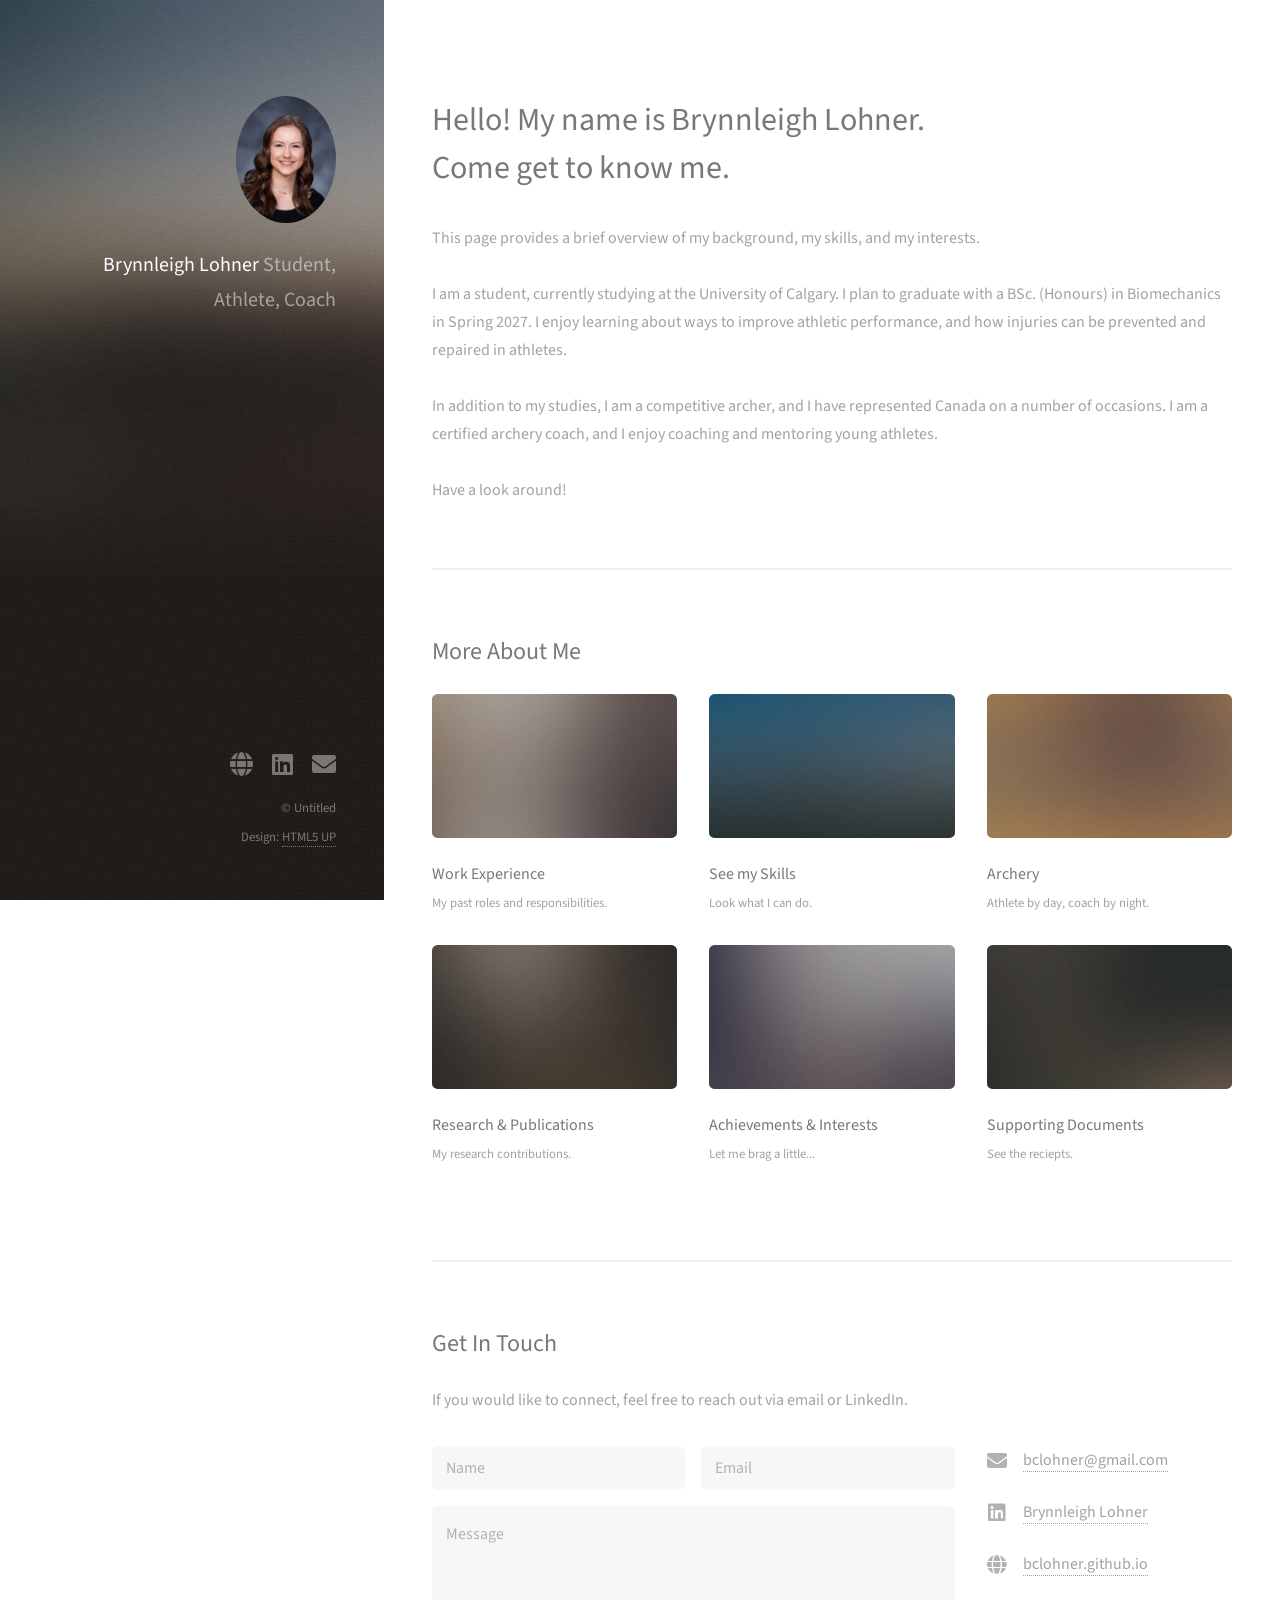
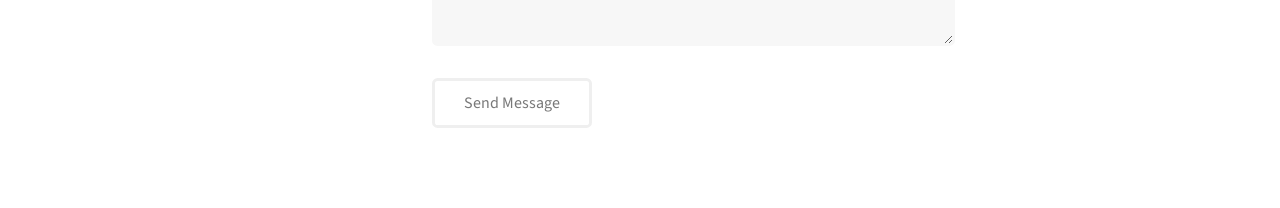
==== commit de25b089: "Undoing format changes to banner" ====
--- a/index.html
+++ b/index.html
@@ -19,12 +19,8 @@
 	<header id="header">
 		<div class="inner">
 			<a href="#" class="image avatar"><img src="images/Headshot.jpg" alt="" /></a>
-			<h1 class="header-title">
-				<span class="name">Brynnleigh Lohner</span>
-				<span class="subtitle">Student, Athlete, Coach</span>
-			</h1>
-
-
+			<h1><strong>Brynnleigh Lohner</strong><br />
+				Student, Athlete, Coach<br /></h1>
 		</div>
 	</header>
 
--- a/assets/css/main.css
+++ b/assets/css/main.css
@@ -6,11 +6,7 @@
 	html5up.net | @ajlkn
 	Free for personal and commercial use under the CCA 3.0 license (html5up.net/license)
 */
-#header .header-title .name,
-#header .header-title .subtitle {
-	display: block;
-	line-height: 1.2;
-}
+
 
 html,
 body,
